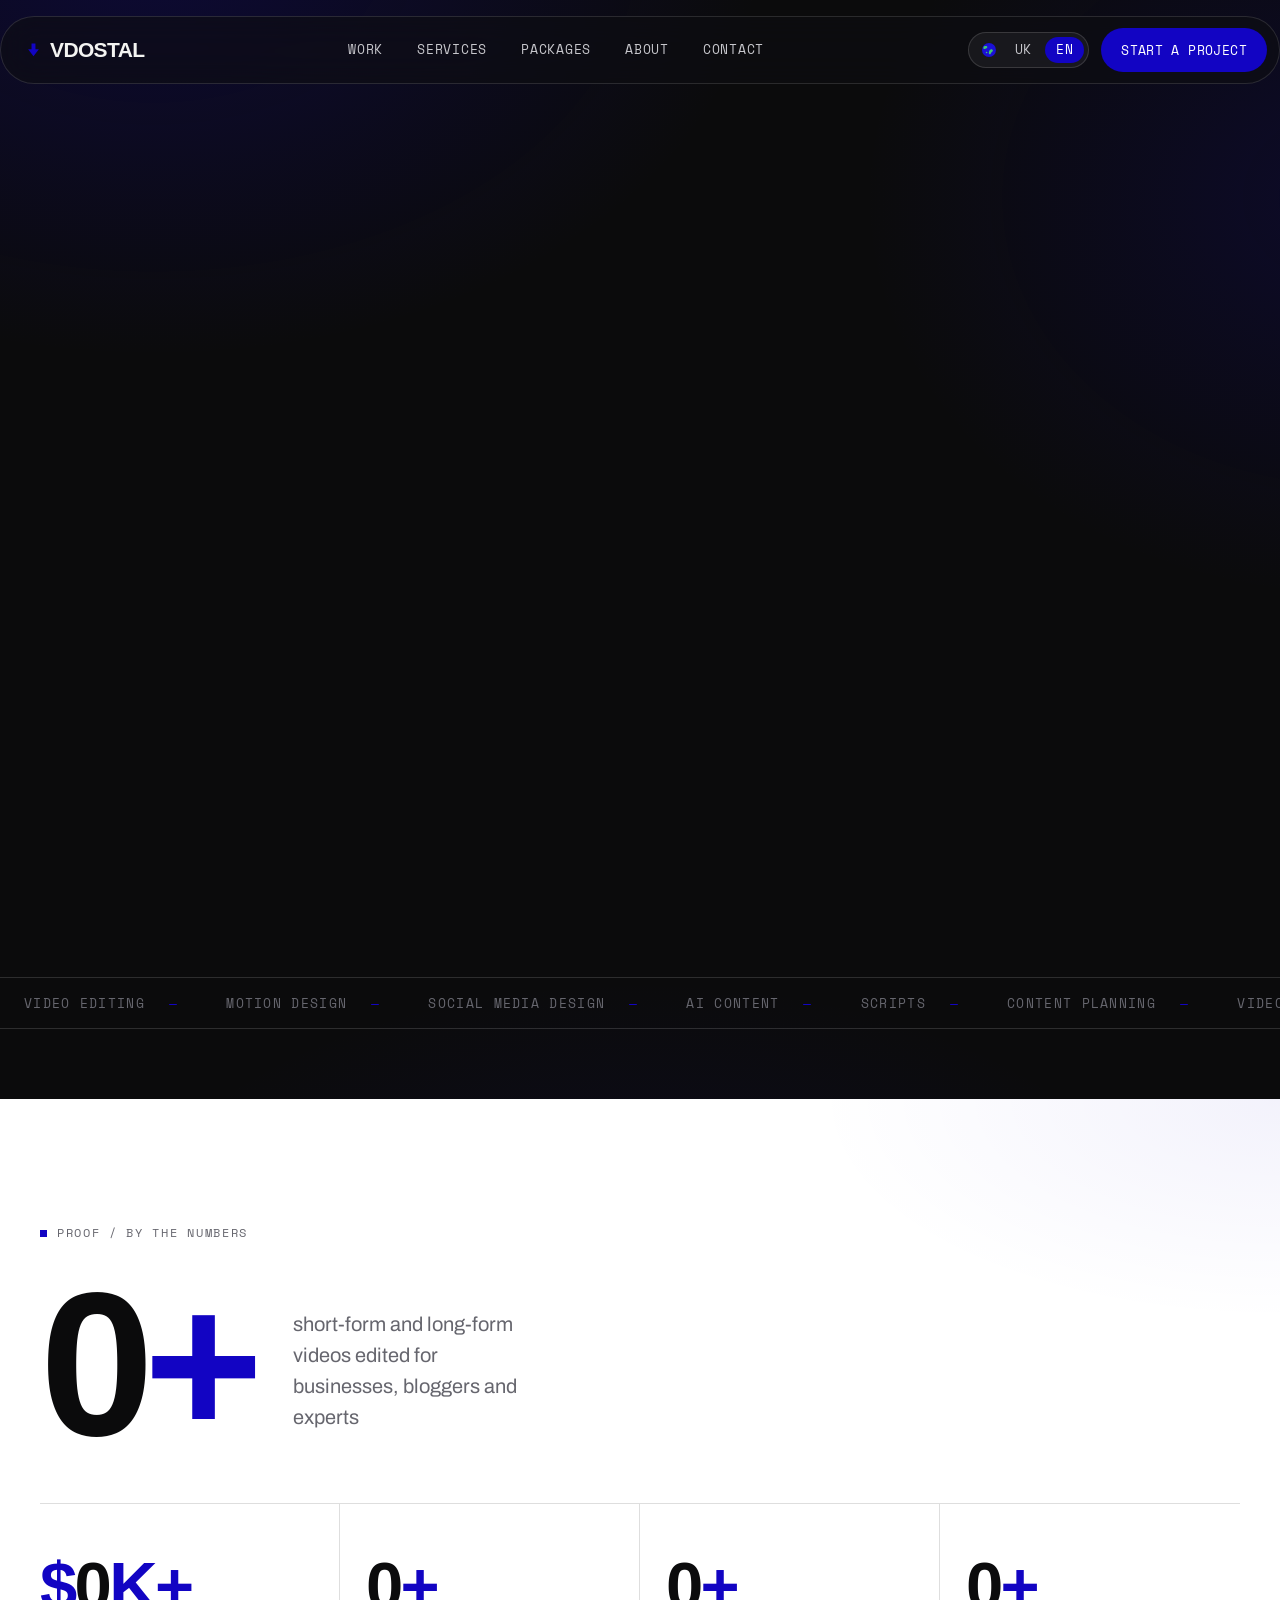
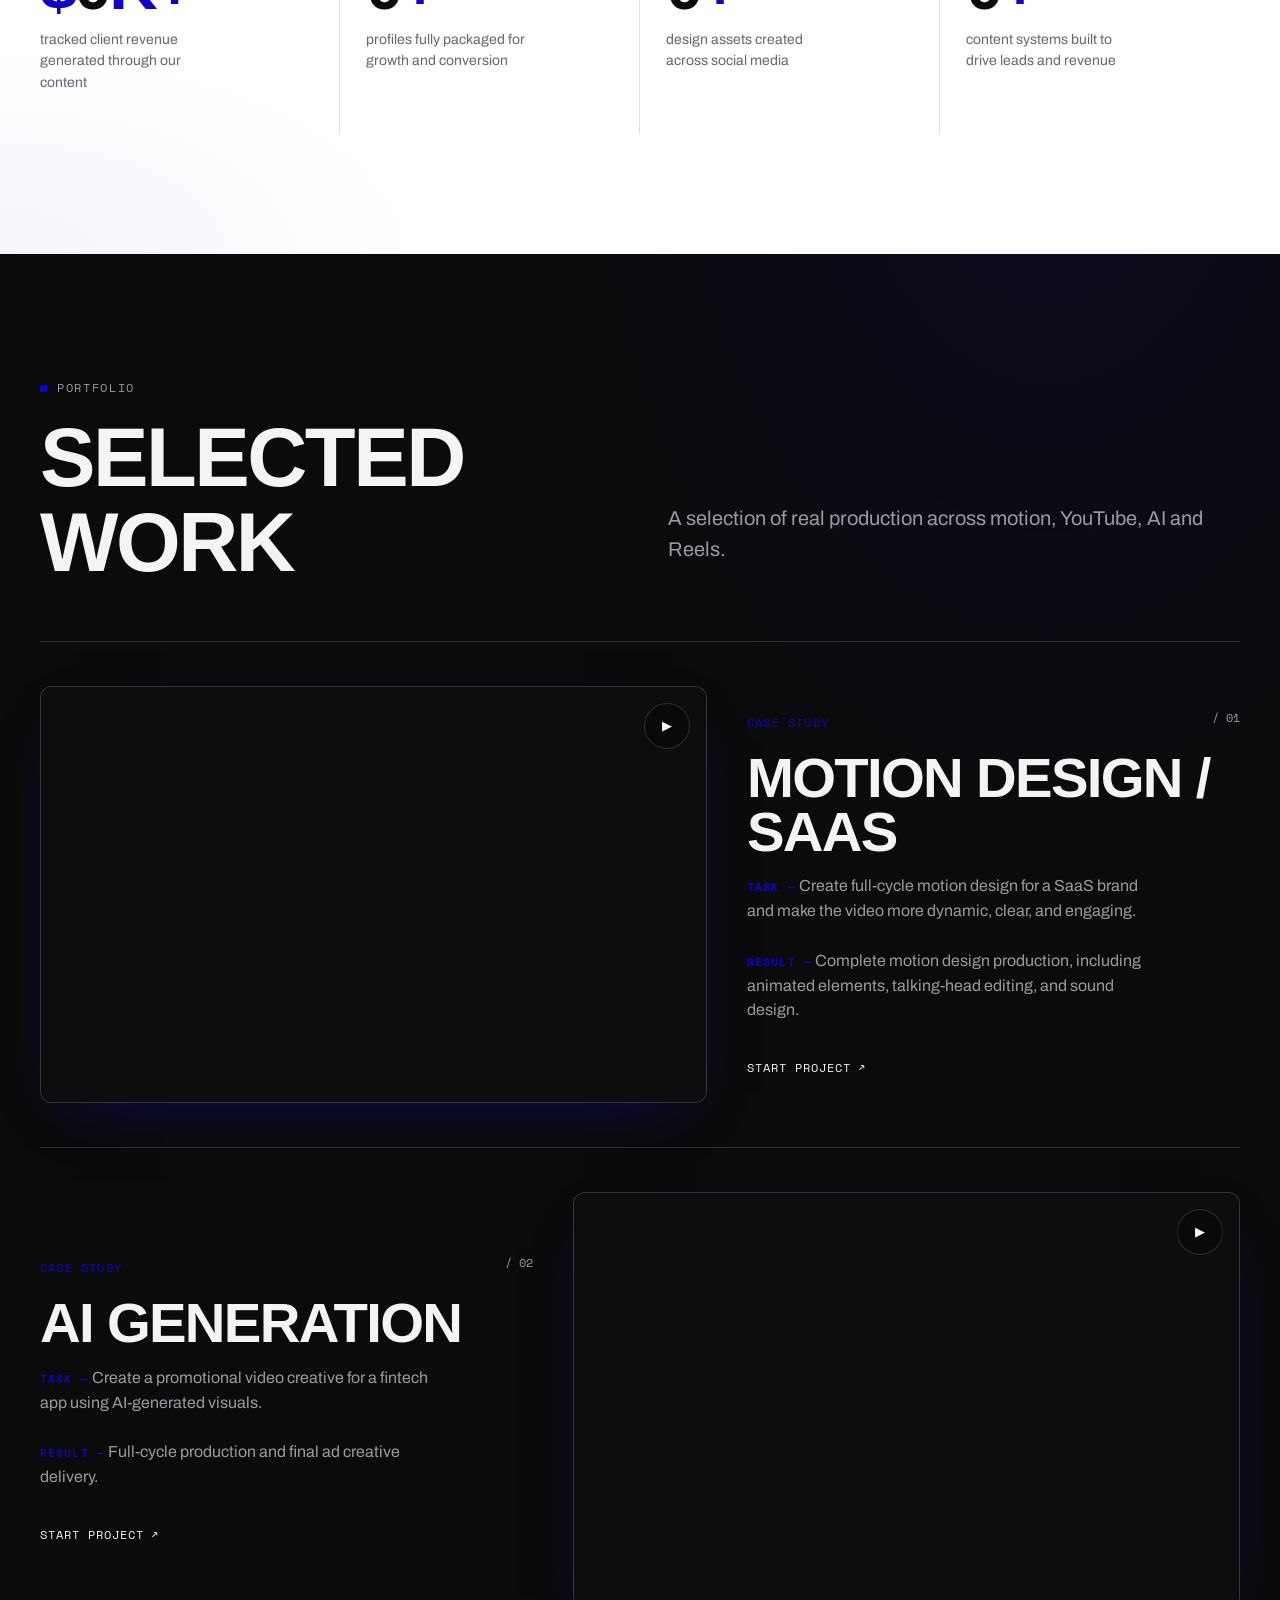
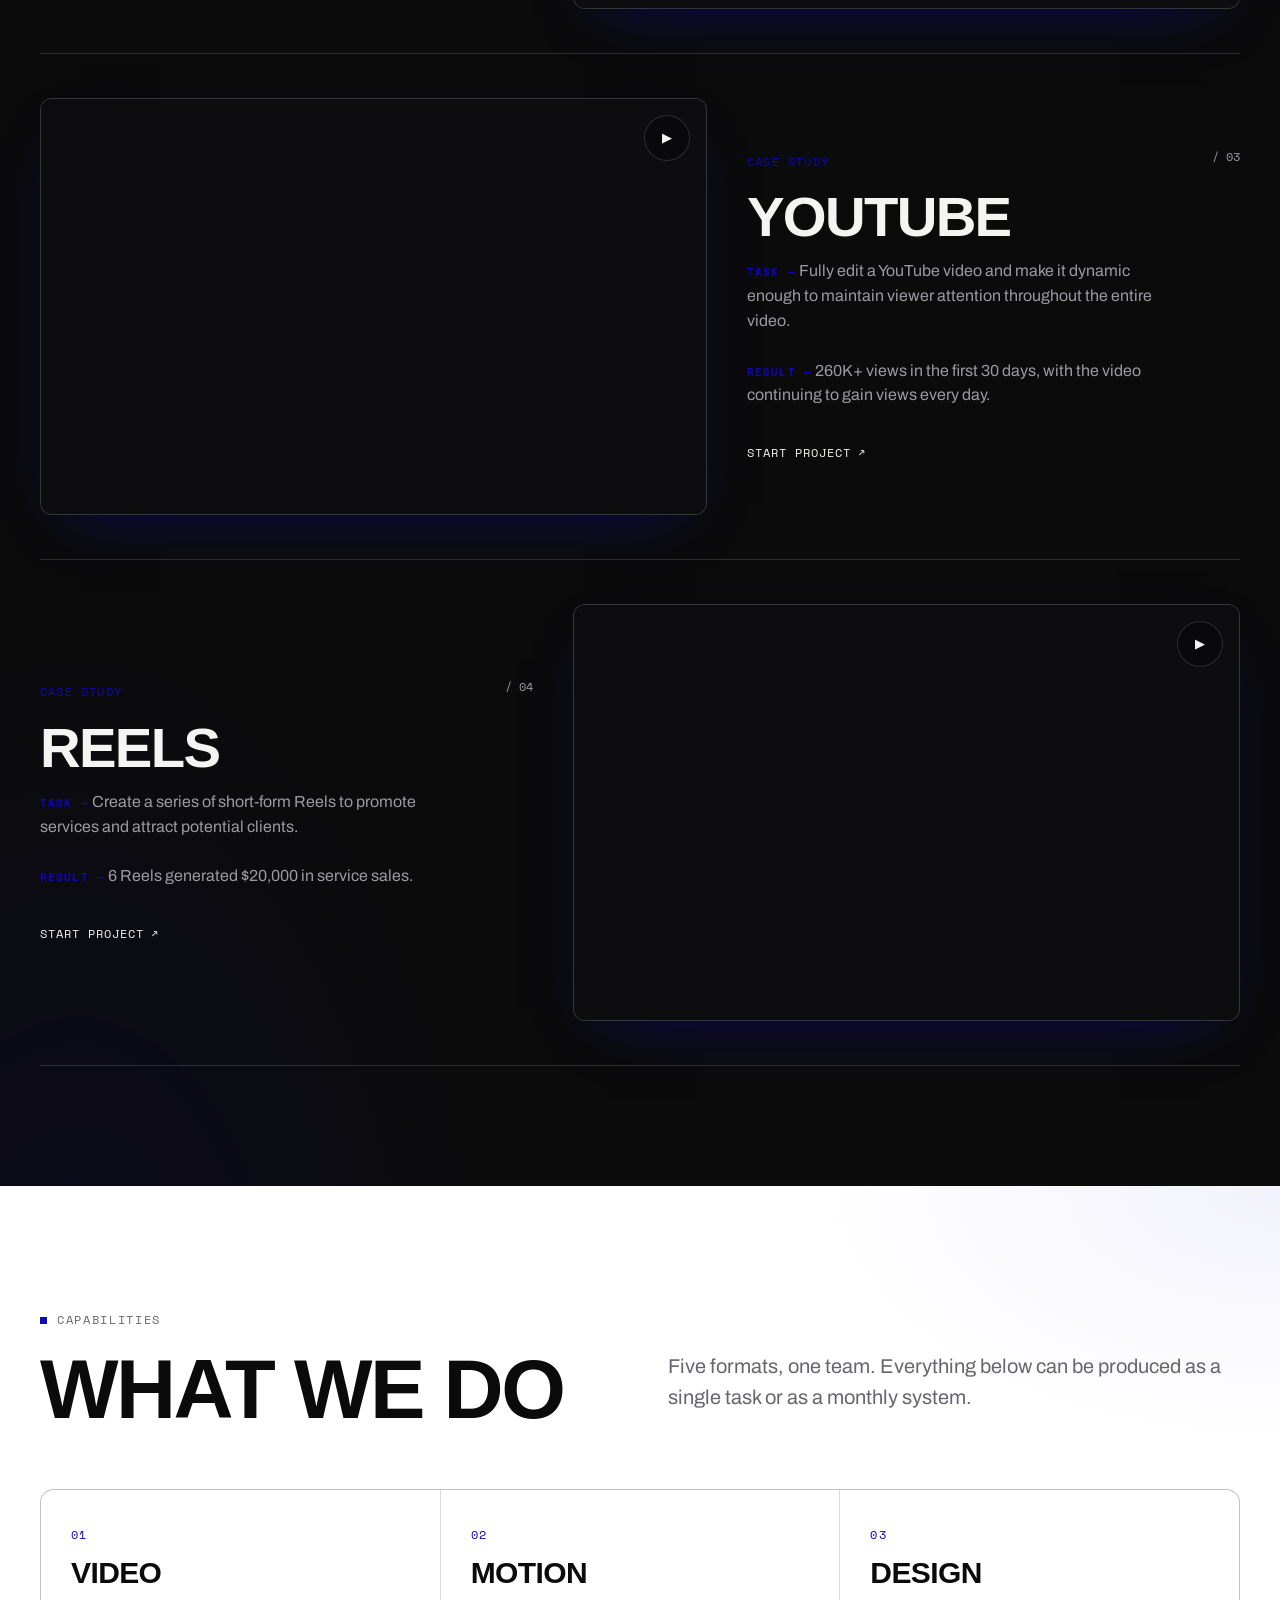
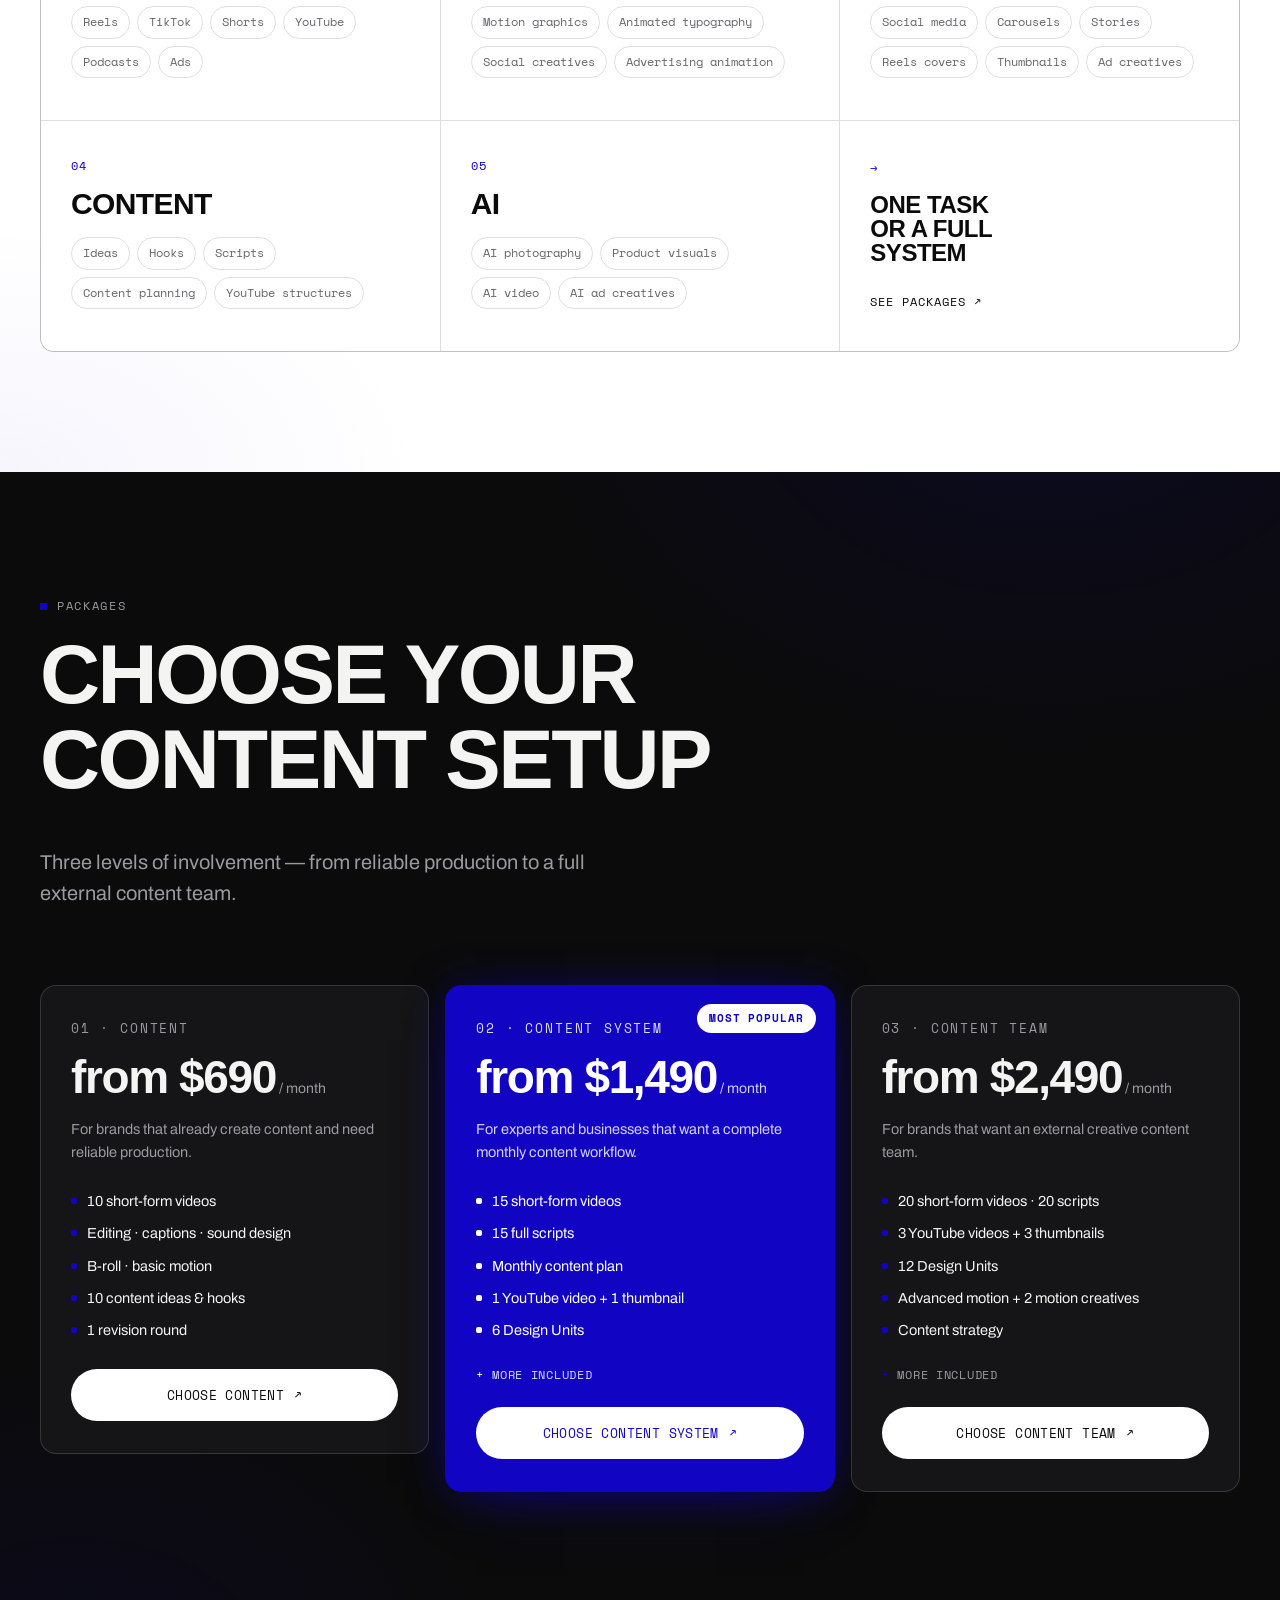
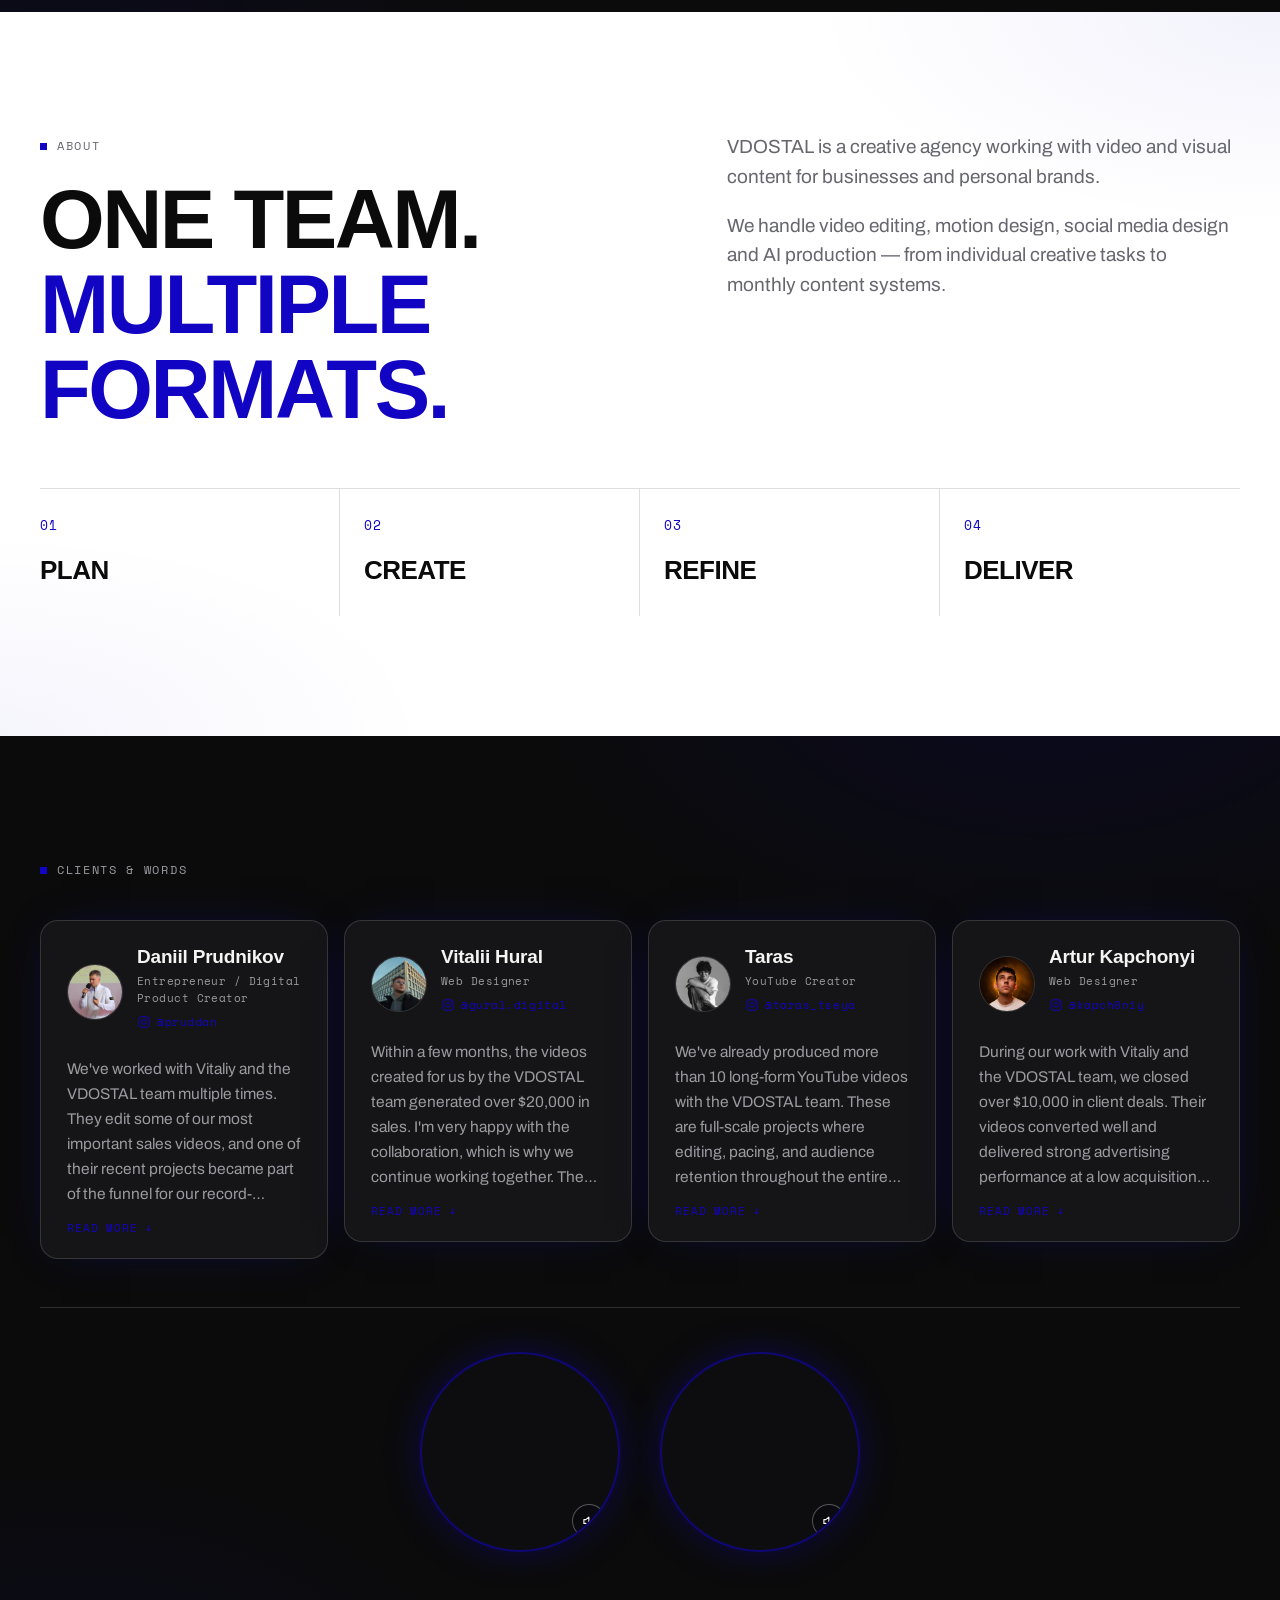
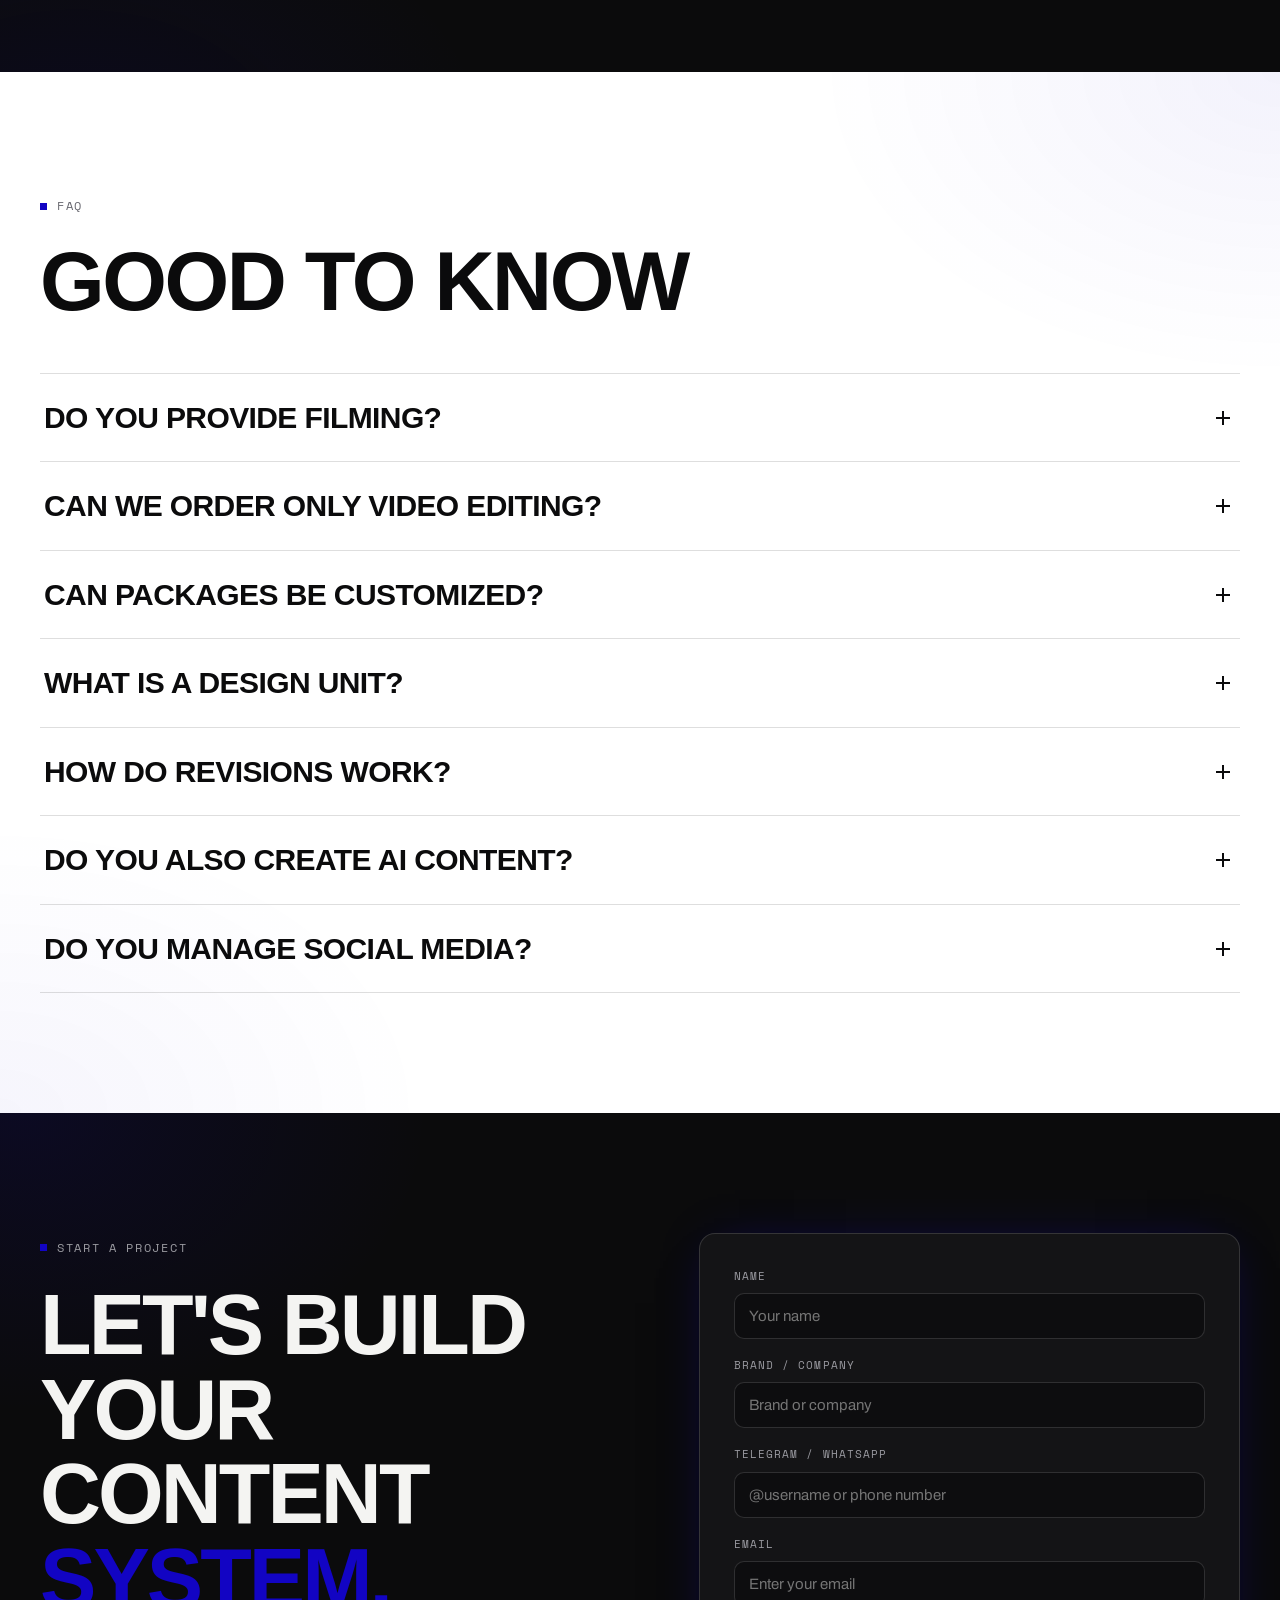
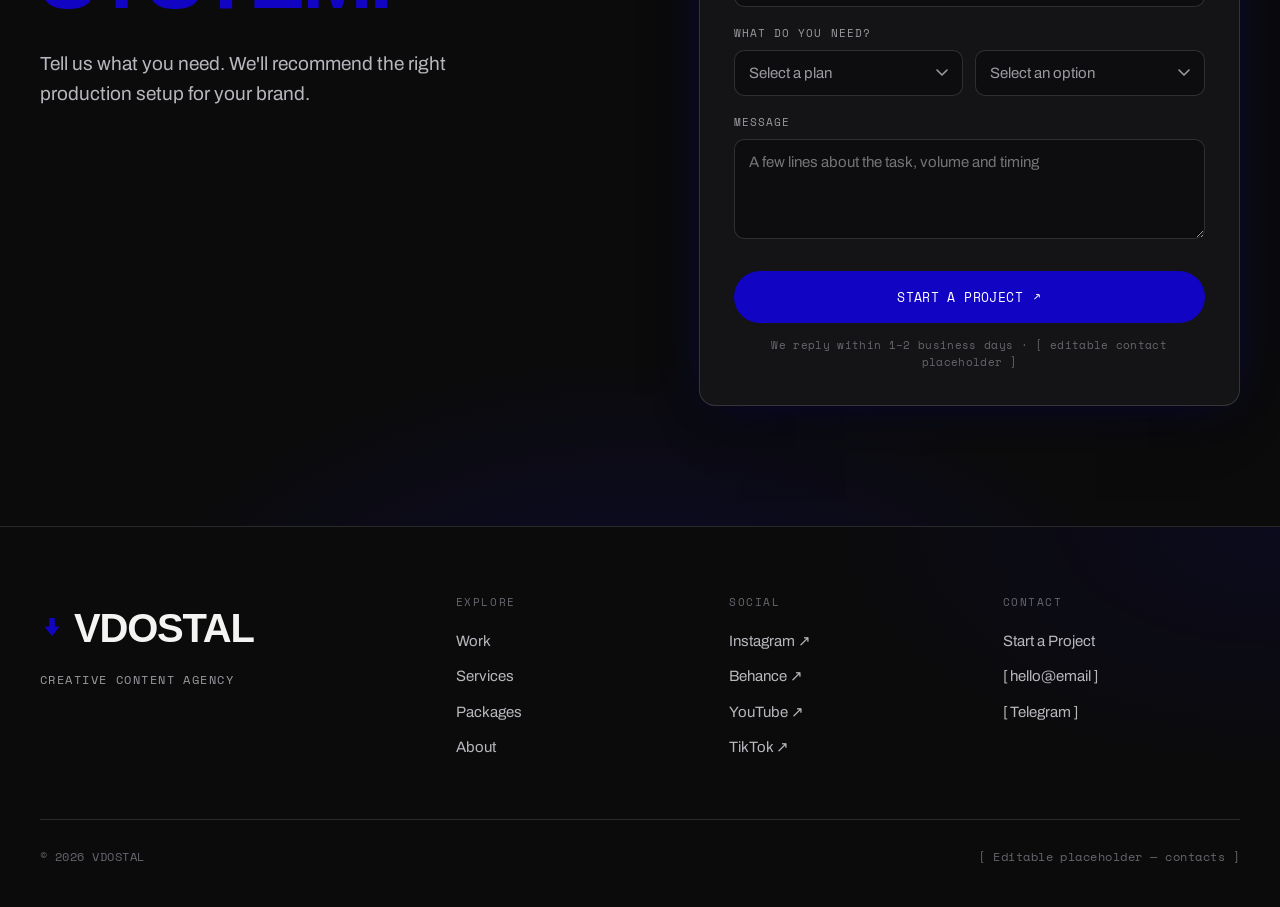
==== index.html @ 9c6abcd3 "VDOSTAL creative content agency — bilingual site (EN/UK) Static one-page site: hero video frames, se" ====
<!DOCTYPE html>
<html lang="en">
<head>
<meta charset="UTF-8">
<meta name="viewport" content="width=device-width, initial-scale=1.0">
<title>Creative Content Agency for Brands &amp; Experts — VDOSTAL</title>
<meta name="description" content="VDOSTAL is a creative content agency producing video editing, motion design, social media visuals and AI content for businesses, experts and personal brands.">
<link rel="canonical" href="https://vdostal.com/">
<link rel="icon" href="assets/img/favicon.svg" type="image/svg+xml">
<link rel="apple-touch-icon" href="assets/img/apple-touch-icon.png">
<link rel="manifest" href="site.webmanifest">
<meta name="robots" content="index,follow">
<meta name="theme-color" content="#0B0B0C">
<!-- Open Graph -->
<meta property="og:type" content="website">
<meta property="og:site_name" content="VDOSTAL">
<meta property="og:title" content="VDOSTAL — Creative Content Agency">
<meta property="og:description" content="Video editing, motion design, social media visuals and AI content for businesses, experts and personal brands.">
<meta property="og:url" content="https://vdostal.com/">
<meta property="og:image" content="https://vdostal.com/assets/img/og-image.jpg"><!-- editable: 1200×630 OG image -->
<!-- Twitter -->
<meta name="twitter:card" content="summary_large_image">
<meta name="twitter:title" content="VDOSTAL — Creative Content Agency">
<meta name="twitter:description" content="Video, motion design, social media visuals and AI content for brands, experts and personal brands.">
<meta name="twitter:image" content="https://vdostal.com/assets/img/og-image.jpg">
<link rel="preconnect" href="https://fonts.googleapis.com">
<link rel="preconnect" href="https://fonts.gstatic.com" crossorigin>
<link href="https://fonts.googleapis.com/css2?family=Archivo+Expanded:wght@600;700;800;900&family=Archivo:wght@400;500;600;700&family=Space+Mono:wght@400;700&display=swap" rel="stylesheet">
<!-- Structured data -->
<script type="application/ld+json">
{
  "@context":"https://schema.org",
  "@type":"Organization",
  "name":"VDOSTAL",
  "description":"Creative content agency producing video editing, motion design, social media visuals and AI content for businesses, experts and personal brands.",
  "url":"https://vdostal.com/",
  "logo":"https://vdostal.com/assets/img/favicon.svg",
  "sameAs":["https://instagram.com/","https://www.behance.net/","https://youtube.com/","https://tiktok.com/"]
}
</script>
<script type="application/ld+json">
{
  "@context":"https://schema.org",
  "@type":"FAQPage",
  "mainEntity":[
    {"@type":"Question","name":"Do you provide filming?","acceptedAnswer":{"@type":"Answer","text":"No. Filming and on-site production are quoted separately. For most packages you send footage; when filming isn't needed, tasks can be produced with AI."}},
    {"@type":"Question","name":"Can we order only video editing?","acceptedAnswer":{"@type":"Answer","text":"Yes. You can work within the Content package or request an individual production scope."}},
    {"@type":"Question","name":"Can packages be customized?","acceptedAnswer":{"@type":"Answer","text":"Yes. If a standard package doesn't fit, we build a custom scope around your task."}},
    {"@type":"Question","name":"What is a Design Unit?","acceptedAnswer":{"@type":"Answer","text":"A flexible design-task credit. Use each unit on a post, carousel, cover, thumbnail, banner or ad creative within the agreed scope."}},
    {"@type":"Question","name":"How do revisions work?","acceptedAnswer":{"@type":"Answer","text":"One revision round is one consolidated list of changes to the delivered material."}},
    {"@type":"Question","name":"Do you also create AI content?","acceptedAnswer":{"@type":"Answer","text":"Yes. We produce AI photo, product visuals, AI video and advertising creatives when you need a strong visual fast or without a production day."}},
    {"@type":"Question","name":"Do you manage social media?","acceptedAnswer":{"@type":"Answer","text":"Our focus is content production. Publishing, community management and paid ads aren't part of standard packages unless agreed separately."}}
  ]
}
</script>
<link rel="stylesheet" href="assets/css/styles.css?v=13">
</head>
<body>
<a class="skip" href="#main" data-en="Skip to content" data-uk="Перейти до вмісту">Skip to content</a>

<!-- ============ HEADER ============ -->
<header class="header" id="header">
  <div class="bar">
    <a href="#top" class="brand" aria-label="VDOSTAL home"><svg class="mk" viewBox="0 0 24 24" fill="currentColor" aria-hidden="true"><path d="M9.2 2h5.6v8.4h4.8L12 20 4.4 10.4h4.8z"/></svg>VDOSTAL</a>
    <nav class="nav" aria-label="Primary">
      <a href="#work" data-en="Work" data-uk="Роботи">Work</a>
      <a href="#services" data-en="Services" data-uk="Послуги">Services</a>
      <a href="#packages" data-en="Packages" data-uk="Пакети">Packages</a>
      <a href="#about" data-en="About" data-uk="Про нас">About</a>
      <a href="#contact" data-en="Contact" data-uk="Контакти">Contact</a>
    </nav>
    <div class="bar-cta">
      <div class="lang" role="group" aria-label="Language / Мова">
        <span class="lang-globe" aria-hidden="true"><svg class="lang-earth" viewBox="0 0 24 24" width="16" height="16"><circle cx="12" cy="12" r="9.3" fill="#1B10D6"/><path fill="#3FC873" d="M6.4 6.8c1.7-.7 3.5.1 3.4 1.4-.1 1.3-1.6 1.4-2.6 2.2-1 .8-2.5.4-2.6-.9-.1-1.4.4-2.2 1.8-2.7z"/><path fill="#3FC873" d="M14.2 11.2c1.7-.4 3.2.6 3 1.9-.2 1.3-1.5 1.4-2.2 2.5-.7 1-.7 2.4-2 2.2-1.3-.2-1.5-1.6-1.1-3 .4-1.5.7-3.2 2.3-3.6z"/><circle cx="8.8" cy="15.4" r="1.05" fill="#3FC873"/></svg></span>
        <button type="button" class="lang-btn" data-lang="uk">UK</button>
        <button type="button" class="lang-btn active" data-lang="en">EN</button>
      </div>
      <a href="#contact" class="btn btn-primary" data-en="Start a Project" data-uk="Почати проєкт">Start a Project</a>
    </div>
    <button class="burger" id="burger" aria-label="Open menu" aria-expanded="false"><span></span><span></span><span></span></button>
  </div>
</header>
<div class="mobile" id="mobile">
  <a href="#work" data-en="Work" data-uk="Роботи">Work</a>
  <a href="#services" data-en="Services" data-uk="Послуги">Services</a>
  <a href="#packages" data-en="Packages" data-uk="Пакети">Packages</a>
  <a href="#about" data-en="About" data-uk="Про нас">About</a>
  <a href="#contact" data-en="Contact" data-uk="Контакти">Contact</a>
  <a href="#contact" class="btn btn-primary" data-en="Start a Project" data-uk="Почати проєкт">Start a Project</a>
  <div class="lang" role="group" aria-label="Language / Мова">
    <span class="lang-globe" aria-hidden="true"><svg class="lang-earth" viewBox="0 0 24 24" width="16" height="16"><circle cx="12" cy="12" r="9.3" fill="#1B10D6"/><path fill="#3FC873" d="M6.4 6.8c1.7-.7 3.5.1 3.4 1.4-.1 1.3-1.6 1.4-2.6 2.2-1 .8-2.5.4-2.6-.9-.1-1.4.4-2.2 1.8-2.7z"/><path fill="#3FC873" d="M14.2 11.2c1.7-.4 3.2.6 3 1.9-.2 1.3-1.5 1.4-2.2 2.5-.7 1-.7 2.4-2 2.2-1.3-.2-1.5-1.6-1.1-3 .4-1.5.7-3.2 2.3-3.6z"/><circle cx="8.8" cy="15.4" r="1.05" fill="#3FC873"/></svg></span>
    <button type="button" class="lang-btn" data-lang="uk">UK</button>
    <button type="button" class="lang-btn active" data-lang="en">EN</button>
  </div>
</div>

<span id="top"></span>
<main id="main">

<!-- ============ HERO ============ -->
<section class="hero" id="hero">
  <div class="wrap">
    <div class="hero-grid">
      <div>
        <p class="eyebrow reveal" data-en="Creative Content Agency" data-uk="Креативна контент-агенція">Creative Content Agency</p>
        <h1 class="reveal d1" style="margin-top:24px;" data-en="Content<br>that makes<br>your brand<br><span class='blue'>visible.</span>" data-uk="Контент,<br>що робить<br>твій бренд<br><span class='blue'>помітним.</span>">Content<br>that makes<br>your brand<br><span class="blue">visible.</span></h1>
        <p class="hero-sub reveal d2" data-en="Video editing, motion design, social media design and AI content for businesses, experts and personal brands." data-uk="Відеомонтаж, моушн-дизайн, дизайн для соцмереж та AI-контент для бізнесів, експертів і персональних брендів.">Video editing, motion design, social media design and AI content for businesses, experts and personal brands.</p>
        <div class="hero-cta reveal d3">
          <a href="#work" class="btn btn-solid"><span data-en="View Our Work" data-uk="Наші роботи">View Our Work</span> <span class="arw">↗</span></a>
          <a href="#contact" class="btn btn-primary" data-en="Start a Project" data-uk="Почати проєкт">Start a Project</a>
        </div>
      </div>
      <div class="hero-frames reveal d2">
        <button type="button" class="hf blue" data-video="assets/video/1-iphone.mp4" aria-label="Play video">
          <video class="hf-vid" src="assets/video/1-iphone.mp4" muted loop autoplay playsinline preload="metadata"></video>
          <span class="rec"><i></i>REC</span><span class="lab" data-en="Reels · 00:14" data-uk="Reels · 00:14">Reels · 00:14</span><span class="hf-play" aria-hidden="true"></span>
        </button>
        <button type="button" class="hf" data-video="assets/video/2.mp4" aria-label="Play video">
          <video class="hf-vid" src="assets/video/2.mp4" muted loop autoplay playsinline preload="metadata"></video>
          <span class="lab" data-en="YouTube · thumbnail" data-uk="YouTube · обкладинка">YouTube · thumbnail</span><span class="hf-play" aria-hidden="true"></span>
        </button>
        <button type="button" class="hf" data-video="assets/video/3.mp4" aria-label="Play video">
          <video class="hf-vid" src="assets/video/3.mp4" muted loop autoplay playsinline preload="metadata"></video>
          <span class="lab" data-en="Motion · loop" data-uk="Motion · луп">Motion · loop</span><span class="hf-play" aria-hidden="true"></span>
        </button>
        <button type="button" class="hf blue" data-video="assets/video/4.mp4" aria-label="Play video">
          <video class="hf-vid" src="assets/video/4.mp4" muted loop autoplay playsinline preload="metadata"></video>
          <span class="rec"><i></i>AI</span><span class="lab" data-en="AI visual" data-uk="AI-візуал">AI visual</span><span class="hf-play" aria-hidden="true"></span>
        </button>
      </div>
    </div>
  </div>
  <div class="hero-marquee reveal" aria-hidden="true">
    <div class="tk">
      <span data-en="Video editing" data-uk="Відеомонтаж">Video editing</span><span data-en="Motion design" data-uk="Моушн-дизайн">Motion design</span><span data-en="Social media design" data-uk="Дизайн соцмереж">Social media design</span><span data-en="AI content" data-uk="AI-контент">AI content</span><span data-en="Scripts" data-uk="Сценарії">Scripts</span><span data-en="Content planning" data-uk="Контент-план">Content planning</span>
      <span data-en="Video editing" data-uk="Відеомонтаж">Video editing</span><span data-en="Motion design" data-uk="Моушн-дизайн">Motion design</span><span data-en="Social media design" data-uk="Дизайн соцмереж">Social media design</span><span data-en="AI content" data-uk="AI-контент">AI content</span><span data-en="Scripts" data-uk="Сценарії">Scripts</span><span data-en="Content planning" data-uk="Контент-план">Content planning</span>
    </div>
  </div>
</section>

<!-- ============ NUMBERS ============ -->
<section class="sec light" id="proof" aria-labelledby="proof-h">
  <div class="wrap">
    <div class="slate reveal" style="margin-bottom:40px;"><span class="dot"></span><span data-en="Proof / by the numbers" data-uk="Докази / у цифрах">Proof / by the numbers</span></div>
    <h2 id="proof-h" class="sr-only" style="position:absolute;left:-9999px;">Results by the numbers</h2>
    <div class="num-lead reveal">
      <div class="big"><span class="counter" data-target="2000" data-sep="1">0</span><span class="accent">+</span></div>
      <div class="lbl" data-en="short-form and long-form videos edited for businesses, bloggers and experts" data-uk="коротких і довгих відео змонтовано для бізнесів, блогерів та експертів">short-form and long-form videos edited for businesses, bloggers and experts</div>
    </div>
    <div class="num-row reveal">
      <div class="num-cell"><div class="n"><span class="accent">$</span><span class="counter" data-target="150">0</span><span class="accent">K</span><span class="accent">+</span></div><div class="c" data-en="tracked client revenue generated through our content" data-uk="відстеженого доходу клієнтів, згенерованого завдяки нашому контенту">tracked client revenue generated through our content</div></div>
      <div class="num-cell"><div class="n"><span class="counter" data-target="50">0</span><span class="accent">+</span></div><div class="c" data-en="profiles fully packaged for growth and conversion" data-uk="профілів повністю оформлено для росту та конверсії">profiles fully packaged for growth and conversion</div></div>
      <div class="num-cell"><div class="n"><span class="counter" data-target="1000" data-sep="1">0</span><span class="accent">+</span></div><div class="c" data-en="design assets created across social media" data-uk="дизайн-матеріалів створено для соцмереж">design assets created across social media</div></div>
      <div class="num-cell"><div class="n"><span class="counter" data-target="10">0</span><span class="accent">+</span></div><div class="c" data-en="content systems built to drive leads and revenue" data-uk="контент-систем побудовано для залучення лідів і доходу">content systems built to drive leads and revenue</div></div>
    </div>
  </div>
</section>

<!-- ============ SELECTED WORK ============ -->
<section class="sec dark" id="work" aria-labelledby="work-h">
  <div class="wrap">
    <div class="work-head reveal">
      <div>
        <div class="slate" style="margin-bottom:18px;"><span class="dot"></span><span data-en="Portfolio" data-uk="Портфоліо">Portfolio</span></div>
        <h2 id="work-h" class="h2" data-en="Selected<br>Work" data-uk="Вибрані<br>роботи">Selected<br>Work</h2>
      </div>
      <p class="lead" data-en="A selection of real production across motion, YouTube, AI and Reels." data-uk="Добірка реальних робіт у моушні, YouTube, AI та Reels.">A selection of real production across motion, YouTube, AI and Reels.</p>
    </div>

    <article class="work-item reveal">
      <a class="work-media" href="#" data-video="assets/video/case-motion.mp4" aria-label="Play project 01 video"><video class="work-vid" src="assets/video/case-motion.mp4" muted loop playsinline preload="metadata"></video><span class="play" aria-hidden="true">▶</span></a>
      <div class="work-meta">
        <span class="idx">/ 01</span><span class="cat" data-en="Case study" data-uk="Кейс">Case study</span>
        <h3 data-en="Motion Design / SaaS" data-uk="Motion Design / SaaS">Motion Design / SaaS</h3>
        <p data-en="<b>Task —</b> Create full-cycle motion design for a SaaS brand and make the video more dynamic, clear, and engaging.<br><br><b>Result —</b> Complete motion design production, including animated elements, talking-head editing, and sound design." data-uk="<b>Задача —</b> Створити повний motion-design для SaaS-бренду та зробити відео динамічнішим і зрозумілішим для аудиторії.<br><br><b>Результат —</b> Повністю розроблений motion-design: анімація елементів, монтаж розмовних частин і sound design."><b>Task —</b> Create full-cycle motion design for a SaaS brand and make the video more dynamic, clear, and engaging.<br><br><b>Result —</b> Complete motion design production, including animated elements, talking-head editing, and sound design.</p>
        <a href="#contact" class="open"><span data-en="Start Project" data-uk="Почати проєкт">Start Project</span> <span class="arw">↗</span></a>
      </div>
    </article>

    <article class="work-item rev reveal">
      <a class="work-media" href="#" data-video="assets/video/case-ai.mp4" aria-label="Play project 02 video"><video class="work-vid" src="assets/video/case-ai.mp4" muted loop playsinline preload="metadata"></video><span class="play" aria-hidden="true">▶</span></a>
      <div class="work-meta">
        <span class="idx">/ 02</span><span class="cat" data-en="Case study" data-uk="Кейс">Case study</span>
        <h3 data-en="AI Generation" data-uk="AI Generation">AI Generation</h3>
        <p data-en="<b>Task —</b> Create a promotional video creative for a fintech app using AI-generated visuals.<br><br><b>Result —</b> Full-cycle production and final ad creative delivery." data-uk="<b>Задача —</b> Створити рекламний відеокреатив для фінансового застосунку з використанням AI-генерації.<br><br><b>Результат —</b> Повний цикл виробництва і підготовка готового креативу для просування продукту."><b>Task —</b> Create a promotional video creative for a fintech app using AI-generated visuals.<br><br><b>Result —</b> Full-cycle production and final ad creative delivery.</p>
        <a href="#contact" class="open"><span data-en="Start Project" data-uk="Почати проєкт">Start Project</span> <span class="arw">↗</span></a>
      </div>
    </article>

    <article class="work-item reveal">
      <a class="work-media" href="#" data-video="assets/video/case-youtube.mp4" aria-label="Play project 03 video"><video class="work-vid" src="assets/video/case-youtube.mp4" muted loop playsinline preload="metadata"></video><span class="play" aria-hidden="true">▶</span></a>
      <div class="work-meta">
        <span class="idx">/ 03</span><span class="cat" data-en="Case study" data-uk="Кейс">Case study</span>
        <h3 data-en="YouTube" data-uk="YouTube">YouTube</h3>
        <p data-en="<b>Task —</b> Fully edit a YouTube video and make it dynamic enough to maintain viewer attention throughout the entire video.<br><br><b>Result —</b> 260K+ views in the first 30 days, with the video continuing to gain views every day." data-uk="<b>Задача —</b> Повністю змонтувати YouTube-відео та зробити його динамічним для утримання уваги протягом усього випуску.<br><br><b>Результат —</b> 260 000+ переглядів за перший місяць, при цьому відео продовжує щодня набирати нові перегляди."><b>Task —</b> Fully edit a YouTube video and make it dynamic enough to maintain viewer attention throughout the entire video.<br><br><b>Result —</b> 260K+ views in the first 30 days, with the video continuing to gain views every day.</p>
        <a href="#contact" class="open"><span data-en="Start Project" data-uk="Почати проєкт">Start Project</span> <span class="arw">↗</span></a>
      </div>
    </article>

    <article class="work-item rev reveal">
      <a class="work-media" href="#" data-video="assets/video/case-reels.mp4" aria-label="Play project 04 video"><video class="work-vid" src="assets/video/case-reels.mp4" muted loop playsinline preload="metadata"></video><span class="play" aria-hidden="true">▶</span></a>
      <div class="work-meta">
        <span class="idx">/ 04</span><span class="cat" data-en="Case study" data-uk="Кейс">Case study</span>
        <h3 data-en="Reels" data-uk="Reels">Reels</h3>
        <p data-en="<b>Task —</b> Create a series of short-form Reels to promote services and attract potential clients.<br><br><b>Result —</b> 6 Reels generated $20,000 in service sales." data-uk="<b>Задача —</b> Створити серію коротких Reels для просування послуг і залучення потенційних клієнтів.<br><br><b>Результат —</b> 6 Reels принесли $20 000 продажів послуг."><b>Task —</b> Create a series of short-form Reels to promote services and attract potential clients.<br><br><b>Result —</b> 6 Reels generated $20,000 in service sales.</p>
        <a href="#contact" class="open"><span data-en="Start Project" data-uk="Почати проєкт">Start Project</span> <span class="arw">↗</span></a>
      </div>
    </article>
  </div>
</section>

<!-- ============ SERVICES ============ -->
<section class="sec light" id="services" aria-labelledby="svc-h">
  <div class="wrap">
    <div class="work-head reveal">
      <div>
        <div class="slate" style="margin-bottom:18px;"><span class="dot"></span><span data-en="Capabilities" data-uk="Можливості">Capabilities</span></div>
        <h2 id="svc-h" class="h2" data-en="What We Do" data-uk="Що ми робимо">What We Do</h2>
      </div>
      <p class="lead" data-en="Five formats, one team. Everything below can be produced as a single task or as a monthly system." data-uk="П'ять форматів, одна команда. Усе нижче можна зробити як окреме завдання або як щомісячну систему.">Five formats, one team. Everything below can be produced as a single task or as a monthly system.</p>
    </div>
    <div class="svc-grid reveal">
      <div class="svc">
        <span class="svc-i">01</span><h3 class="svc-t" data-en="Video" data-uk="Відео">Video</h3>
        <ul class="svc-list"><li data-en="Reels" data-uk="Reels">Reels</li><li data-en="TikTok" data-uk="TikTok">TikTok</li><li data-en="Shorts" data-uk="Shorts">Shorts</li><li data-en="YouTube" data-uk="YouTube">YouTube</li><li data-en="Podcasts" data-uk="Подкасти">Podcasts</li><li data-en="Ads" data-uk="Реклама">Ads</li></ul>
      </div>
      <div class="svc">
        <span class="svc-i">02</span><h3 class="svc-t" data-en="Motion" data-uk="Motion">Motion</h3>
        <ul class="svc-list"><li data-en="Motion graphics" data-uk="Моушн-графіка">Motion graphics</li><li data-en="Animated typography" data-uk="Анімована типографіка">Animated typography</li><li data-en="Social creatives" data-uk="Креативи для соцмереж">Social creatives</li><li data-en="Advertising animation" data-uk="Рекламна анімація">Advertising animation</li></ul>
      </div>
      <div class="svc">
        <span class="svc-i">03</span><h3 class="svc-t" data-en="Design" data-uk="Дизайн">Design</h3>
        <ul class="svc-list"><li data-en="Social media" data-uk="Соцмережі">Social media</li><li data-en="Carousels" data-uk="Каруселі">Carousels</li><li data-en="Stories" data-uk="Сторіз">Stories</li><li data-en="Reels covers" data-uk="Обкладинки Reels">Reels covers</li><li data-en="Thumbnails" data-uk="Обкладинки">Thumbnails</li><li data-en="Ad creatives" data-uk="Рекламні креативи">Ad creatives</li></ul>
      </div>
      <div class="svc">
        <span class="svc-i">04</span><h3 class="svc-t" data-en="Content" data-uk="Контент">Content</h3>
        <ul class="svc-list"><li data-en="Ideas" data-uk="Ідеї">Ideas</li><li data-en="Hooks" data-uk="Хуки">Hooks</li><li data-en="Scripts" data-uk="Сценарії">Scripts</li><li data-en="Content planning" data-uk="Контент-план">Content planning</li><li data-en="YouTube structures" data-uk="Структури для YouTube">YouTube structures</li></ul>
      </div>
      <div class="svc">
        <span class="svc-i">05</span><h3 class="svc-t" data-en="AI" data-uk="AI">AI</h3>
        <ul class="svc-list"><li data-en="AI photography" data-uk="AI-фотографія">AI photography</li><li data-en="Product visuals" data-uk="Візуали товарів">Product visuals</li><li data-en="AI video" data-uk="AI-відео">AI video</li><li data-en="AI ad creatives" data-uk="AI рекламні креативи">AI ad creatives</li></ul>
      </div>
      <div class="svc" style="justify-content:center;">
        <span class="svc-i">→</span>
        <h3 class="svc-t" style="font-size:24px;" data-en="One task<br>or a full<br>system" data-uk="Одне завдання<br>або повна<br>система">One task<br>or a full<br>system</h3>
        <a href="#packages" class="open mono" style="margin-top:10px;display:inline-flex;gap:8px;font-size:12px;letter-spacing:.08em;text-transform:uppercase;"><span data-en="See packages" data-uk="Дивитись пакети">See packages</span> <span aria-hidden="true">↗</span></a>
      </div>
    </div>
  </div>
</section>

<!-- ============ PACKAGES ============ -->
<section class="sec dark" id="packages" aria-labelledby="pkg-h">
  <div class="wrap">
    <div class="work-head reveal">
      <div>
        <div class="slate" style="margin-bottom:18px;"><span class="dot"></span><span data-en="Packages" data-uk="Пакети">Packages</span></div>
        <h2 id="pkg-h" class="h2" data-en="Choose Your<br>Content Setup" data-uk="Обери свій<br>контент-сетап">Choose Your<br>Content Setup</h2>
      </div>
      <p class="lead" data-en="Three levels of involvement — from reliable production to a full external content team." data-uk="Три рівні залучення — від надійного продакшену до повноцінної зовнішньої контент-команди.">Three levels of involvement — from reliable production to a full external content team.</p>
    </div>

    <div class="pkgs reveal">
      <!-- CONTENT -->
      <div class="pkg">
        <div class="pkg-name">01 · Content</div>
        <div class="pkg-price" data-en="from $690<small> / month</small>" data-uk="від $690<small> / міс</small>">from $690<small> / month</small></div>
        <p class="pkg-desc" data-en="For brands that already create content and need reliable production." data-uk="Для брендів, що вже створюють контент і потребують надійного продакшену.">For brands that already create content and need reliable production.</p>
        <ul class="pkg-list">
          <li data-en="10 short-form videos" data-uk="10 коротких відео">10 short-form videos</li>
          <li data-en="Editing · captions · sound design" data-uk="Монтаж · субтитри · звук">Editing · captions · sound design</li>
          <li data-en="B-roll · basic motion" data-uk="B-roll · базовий моушн">B-roll · basic motion</li>
          <li data-en="10 content ideas &amp; hooks" data-uk="10 ідей і хуків">10 content ideas &amp; hooks</li>
          <li data-en="1 revision round" data-uk="1 раунд правок">1 revision round</li>
        </ul>
        <a href="#contact" class="btn btn-solid pkg-cta" data-pkg="Content"><span data-en="Choose Content" data-uk="Обрати Content">Choose Content</span> <span class="arw">↗</span></a>
      </div>

      <!-- CONTENT SYSTEM -->
      <div class="pkg pop">
        <div class="pkg-badge" data-en="Most popular" data-uk="Найпопулярніший">Most popular</div>
        <div class="pkg-name">02 · Content System</div>
        <div class="pkg-price" data-en="from $1,490<small> / month</small>" data-uk="від $1,490<small> / міс</small>">from $1,490<small> / month</small></div>
        <p class="pkg-desc" data-en="For experts and businesses that want a complete monthly content workflow." data-uk="Для експертів і бізнесів, яким потрібен повний щомісячний контент-процес.">For experts and businesses that want a complete monthly content workflow.</p>
        <ul class="pkg-list">
          <li data-en="15 short-form videos" data-uk="15 коротких відео">15 short-form videos</li>
          <li data-en="15 full scripts" data-uk="15 повних сценаріїв">15 full scripts</li>
          <li data-en="Monthly content plan" data-uk="Місячний контент-план">Monthly content plan</li>
          <li data-en="1 YouTube video + 1 thumbnail" data-uk="1 YouTube-відео + 1 обкладинка">1 YouTube video + 1 thumbnail</li>
          <li data-en="6 Design Units" data-uk="6 дизайн-юнітів">6 Design Units</li>
        </ul>
        <details>
          <summary><span class="pl">+</span> <span data-en="More included" data-uk="Більше в пакеті">More included</span></summary>
          <ul class="pkg-list" style="margin-top:14px;margin-bottom:0;">
            <li data-en="Content session" data-uk="Контент-сесія">Content session</li>
            <li data-en="Basic performance review" data-uk="Базовий аналіз результатів">Basic performance review</li>
            <li data-en="2 revision rounds" data-uk="2 раунди правок">2 revision rounds</li>
          </ul>
        </details>
        <a href="#contact" class="btn btn-primary pkg-cta" data-pkg="Content System"><span data-en="Choose Content System" data-uk="Обрати Content System">Choose Content System</span> <span class="arw">↗</span></a>
      </div>

      <!-- CONTENT TEAM -->
      <div class="pkg">
        <div class="pkg-name">03 · Content Team</div>
        <div class="pkg-price" data-en="from $2,490<small> / month</small>" data-uk="від $2,490<small> / міс</small>">from $2,490<small> / month</small></div>
        <p class="pkg-desc" data-en="For brands that want an external creative content team." data-uk="Для брендів, яким потрібна зовнішня креативна контент-команда.">For brands that want an external creative content team.</p>
        <ul class="pkg-list">
          <li data-en="20 short-form videos · 20 scripts" data-uk="20 коротких відео · 20 сценаріїв">20 short-form videos · 20 scripts</li>
          <li data-en="3 YouTube videos + 3 thumbnails" data-uk="3 YouTube-відео + 3 обкладинки">3 YouTube videos + 3 thumbnails</li>
          <li data-en="12 Design Units" data-uk="12 дизайн-юнітів">12 Design Units</li>
          <li data-en="Advanced motion + 2 motion creatives" data-uk="Просунутий моушн + 2 моушн-креативи">Advanced motion + 2 motion creatives</li>
          <li data-en="Content strategy" data-uk="Контент-стратегія">Content strategy</li>
        </ul>
        <details>
          <summary><span class="pl">+</span> <span data-en="More included" data-uk="Більше в пакеті">More included</span></summary>
          <ul class="pkg-list" style="margin-top:14px;margin-bottom:0;">
            <li data-en="Performance review" data-uk="Аналіз результатів">Performance review</li>
            <li data-en="Dedicated project manager" data-uk="Окремий проєкт-менеджер">Dedicated project manager</li>
            <li data-en="Priority production" data-uk="Пріоритетний продакшн">Priority production</li>
            <li data-en="Social Media Visual Setup — first month" data-uk="Візуальне оформлення соцмереж — перший місяць">Social Media Visual Setup — first month</li>
            <li data-en="2 revision rounds" data-uk="2 раунди правок">2 revision rounds</li>
          </ul>
        </details>
        <a href="#contact" class="btn btn-solid pkg-cta" data-pkg="Content Team"><span data-en="Choose Content Team" data-uk="Обрати Content Team">Choose Content Team</span> <span class="arw">↗</span></a>
      </div>
    </div>
  </div>
</section>

<!-- ============ ABOUT ============ -->
<section class="sec light about" id="about" aria-labelledby="about-h">
  <div class="wrap">
    <div class="about-grid">
      <div class="reveal">
        <div class="slate" style="margin-bottom:22px;"><span class="dot"></span><span data-en="About" data-uk="Про нас">About</span></div>
        <h2 id="about-h" class="h2" data-en="One team.<br><span class='blue'>Multiple formats.</span>" data-uk="Одна команда.<br><span class='blue'>Багато форматів.</span>">One team.<br><span class="blue">Multiple formats.</span></h2>
      </div>
      <div class="reveal d1">
        <p data-en="VDOSTAL is a creative agency working with video and visual content for businesses and personal brands." data-uk="VDOSTAL — креативна агенція, що працює з відео та візуальним контентом для бізнесів і персональних брендів.">VDOSTAL is a creative agency working with video and visual content for businesses and personal brands.</p>
        <p data-en="We handle video editing, motion design, social media design and AI production — from individual creative tasks to monthly content systems." data-uk="Ми робимо відеомонтаж, моушн-дизайн, дизайн для соцмереж та AI-продакшн — від окремих креативних завдань до щомісячних контент-систем.">We handle video editing, motion design, social media design and AI production — from individual creative tasks to monthly content systems.</p>
      </div>
    </div>
    <div class="steps reveal">
      <div class="step"><div class="sn">01</div><div class="st" data-en="Plan" data-uk="План">Plan</div></div>
      <div class="step"><div class="sn">02</div><div class="st" data-en="Create" data-uk="Створення">Create</div></div>
      <div class="step"><div class="sn">03</div><div class="st" data-en="Refine" data-uk="Доопрацювання">Refine</div></div>
      <div class="step"><div class="sn">04</div><div class="st" data-en="Deliver" data-uk="Здача">Deliver</div></div>
    </div>
  </div>
</section>

<!-- ============ TESTIMONIALS / CLIENTS ============ -->
<section class="sec dark" id="clients" aria-labelledby="cl-h">
  <div class="wrap">
    <div class="slate reveal" style="margin-bottom:40px;"><span class="dot"></span><span data-en="Clients &amp; words" data-uk="Клієнти та відгуки">Clients &amp; words</span></div>
    <h2 id="cl-h" class="sr-only" style="position:absolute;left:-9999px;">Testimonials and clients</h2>
    <div class="tst-grid reveal">
      <article class="tst">
        <div class="tst-head">
          <img class="tst-av" src="assets/img/testimonials/1.jpg" alt="Daniil Prudnikov" width="56" height="56" loading="lazy">
          <div class="tst-id">
            <div class="tst-nm" data-en="Daniil Prudnikov" data-uk="Даніїл Прудніков">Daniil Prudnikov</div>
            <div class="tst-rl" data-en="Entrepreneur / Digital Product Creator" data-uk="Підприємець / творець цифрових продуктів">Entrepreneur / Digital Product Creator</div>
            <a class="tst-ig" href="https://www.instagram.com/pruddan/" target="_blank" rel="noopener noreferrer" aria-label="Instagram @pruddan"><svg viewBox="0 0 24 24" width="14" height="14" fill="none" stroke="currentColor" stroke-width="1.6" aria-hidden="true"><rect x="3" y="3" width="18" height="18" rx="5"/><circle cx="12" cy="12" r="4"/><circle cx="17.3" cy="6.7" r="1.1" fill="currentColor" stroke="none"/></svg><span>@pruddan</span></a>
          </div>
        </div>
        <div class="tst-q">
          <p data-en="We've worked with Vitaliy and the VDOSTAL team multiple times. They edit some of our most important sales videos, and one of their recent projects became part of the funnel for our record-breaking launch, which generated over $80,000 in sales. These are not the kind of projects I would trust to just anyone, so I can confidently recommend Vitaliy and his team." data-uk="Ми вже не вперше працюємо з Віталієм та командою VDOSTAL. Вони монтують для нас важливі продаючі відео, а одне з останніх стало частиною воронки нашого рекордного запуску, який приніс понад $80 000 продажів. Такі проєкти я не готовий довіряти будь-кому, тому можу впевнено рекомендувати Віталія та його команду.">We've worked with Vitaliy and the VDOSTAL team multiple times. They edit some of our most important sales videos, and one of their recent projects became part of the funnel for our record-breaking launch, which generated over $80,000 in sales. These are not the kind of projects I would trust to just anyone, so I can confidently recommend Vitaliy and his team.</p>
        </div>
        <button class="tst-more" type="button" aria-expanded="false"><span class="tm-more" data-en="Read more" data-uk="Читати більше">Read more</span><span class="tm-less" data-en="Show less" data-uk="Згорнути">Show less</span><span class="tm-arw" aria-hidden="true">↓</span></button>
      </article>

      <article class="tst" style="order:4">
        <div class="tst-head">
          <img class="tst-av" src="assets/img/testimonials/2.jpg" alt="Artur Kapchonyi" width="56" height="56" loading="lazy">
          <div class="tst-id">
            <div class="tst-nm" data-en="Artur Kapchonyi" data-uk="Артур Капчоний">Artur Kapchonyi</div>
            <div class="tst-rl" data-en="Web Designer" data-uk="Вебдизайнер">Web Designer</div>
            <a class="tst-ig" href="https://www.instagram.com/kapch0niy/" target="_blank" rel="noopener noreferrer" aria-label="Instagram @kapch0niy"><svg viewBox="0 0 24 24" width="14" height="14" fill="none" stroke="currentColor" stroke-width="1.6" aria-hidden="true"><rect x="3" y="3" width="18" height="18" rx="5"/><circle cx="12" cy="12" r="4"/><circle cx="17.3" cy="6.7" r="1.1" fill="currentColor" stroke="none"/></svg><span>@kapch0niy</span></a>
          </div>
        </div>
        <div class="tst-q">
          <p data-en="During our work with Vitaliy and the VDOSTAL team, we closed over $10,000 in client deals. Their videos converted well and delivered strong advertising performance at a low acquisition cost. I can confidently recommend the team for content production." data-uk="За час роботи з Віталієм та командою VDOSTAL ми закрили клієнтів на понад $10 000. Відео добре конвертували та давали сильні результати в рекламі при низькій вартості залучення. Можу впевнено рекомендувати команду для роботи з контентом.">During our work with Vitaliy and the VDOSTAL team, we closed over $10,000 in client deals. Their videos converted well and delivered strong advertising performance at a low acquisition cost. I can confidently recommend the team for content production.</p>
        </div>
        <button class="tst-more" type="button" aria-expanded="false"><span class="tm-more" data-en="Read more" data-uk="Читати більше">Read more</span><span class="tm-less" data-en="Show less" data-uk="Згорнути">Show less</span><span class="tm-arw" aria-hidden="true">↓</span></button>
      </article>

      <article class="tst" style="order:2">
        <div class="tst-head">
          <img class="tst-av" src="assets/img/testimonials/3.jpg" alt="Vitalii Hural" width="56" height="56" loading="lazy">
          <div class="tst-id">
            <div class="tst-nm" data-en="Vitalii Hural" data-uk="Віталій Гурал">Vitalii Hural</div>
            <div class="tst-rl" data-en="Web Designer" data-uk="Вебдизайнер">Web Designer</div>
            <a class="tst-ig" href="https://www.instagram.com/gural.digital/" target="_blank" rel="noopener noreferrer" aria-label="Instagram @gural.digital"><svg viewBox="0 0 24 24" width="14" height="14" fill="none" stroke="currentColor" stroke-width="1.6" aria-hidden="true"><rect x="3" y="3" width="18" height="18" rx="5"/><circle cx="12" cy="12" r="4"/><circle cx="17.3" cy="6.7" r="1.1" fill="currentColor" stroke="none"/></svg><span>@gural.digital</span></a>
          </div>
        </div>
        <div class="tst-q">
          <p data-en="Within a few months, the videos created for us by the VDOSTAL team generated over $20,000 in sales. I'm very happy with the collaboration, which is why we continue working together. The team is fully involved in every project, maintains a high production standard, and genuinely focuses on content performance." data-uk="За кілька місяців відео, які для нас робила команда VDOSTAL, принесли понад $20 000 продажів. Я задоволений співпрацею, тому ми продовжуємо працювати разом. Команда максимально включена в кожен проєкт, тримає високий рівень якості й реально думає про результат контенту.">Within a few months, the videos created for us by the VDOSTAL team generated over $20,000 in sales. I'm very happy with the collaboration, which is why we continue working together. The team is fully involved in every project, maintains a high production standard, and genuinely focuses on content performance.</p>
        </div>
        <button class="tst-more" type="button" aria-expanded="false"><span class="tm-more" data-en="Read more" data-uk="Читати більше">Read more</span><span class="tm-less" data-en="Show less" data-uk="Згорнути">Show less</span><span class="tm-arw" aria-hidden="true">↓</span></button>
      </article>

      <article class="tst" style="order:3">
        <div class="tst-head">
          <img class="tst-av" src="assets/img/testimonials/4.jpg" alt="Taras" width="56" height="56" loading="lazy">
          <div class="tst-id">
            <div class="tst-nm" data-en="Taras" data-uk="Тарас">Taras</div>
            <div class="tst-rl" data-en="YouTube Creator" data-uk="YouTube-креатор">YouTube Creator</div>
            <a class="tst-ig" href="https://www.instagram.com/taras_tseya/" target="_blank" rel="noopener noreferrer" aria-label="Instagram @taras_tseya"><svg viewBox="0 0 24 24" width="14" height="14" fill="none" stroke="currentColor" stroke-width="1.6" aria-hidden="true"><rect x="3" y="3" width="18" height="18" rx="5"/><circle cx="12" cy="12" r="4"/><circle cx="17.3" cy="6.7" r="1.1" fill="currentColor" stroke="none"/></svg><span>@taras_tseya</span></a>
          </div>
        </div>
        <div class="tst-q">
          <p data-en="We've already produced more than 10 long-form YouTube videos with the VDOSTAL team. These are full-scale projects where editing, pacing, and audience retention throughout the entire video really matter. I've been consistently satisfied with the quality, deadlines, and how involved the team is in every project. Our latest video reached over 260,000 views in the first 30 days and continues to gain around 5–10K views per day. We're continuing to work together, and I can confidently recommend VDOSTAL." data-uk="Ми вже зробили з командою VDOSTAL більше 10 великих YouTube-відео. Це повноцінні long-form проєкти, де важливі і монтаж, і темп, і утримання уваги протягом усього випуску. За весь час співпраці я задоволений якістю, дотриманням термінів і тим, наскільки команда включена в кожен проєкт. Останнє відео набрало понад 260 000 переглядів за перші 30 днів і продовжує щодня набирати ще приблизно 5–10 тисяч переглядів. Тому продовжуємо працювати разом і можу впевнено рекомендувати VDOSTAL.">We've already produced more than 10 long-form YouTube videos with the VDOSTAL team. These are full-scale projects where editing, pacing, and audience retention throughout the entire video really matter. I've been consistently satisfied with the quality, deadlines, and how involved the team is in every project. Our latest video reached over 260,000 views in the first 30 days and continues to gain around 5–10K views per day. We're continuing to work together, and I can confidently recommend VDOSTAL.</p>
        </div>
        <button class="tst-more" type="button" aria-expanded="false"><span class="tm-more" data-en="Read more" data-uk="Читати більше">Read more</span><span class="tm-less" data-en="Show less" data-uk="Згорнути">Show less</span><span class="tm-arw" aria-hidden="true">↓</span></button>
      </article>
    </div>
    <div class="tg-notes reveal">
      <button type="button" class="tg-note" aria-label="Play video review">
        <video class="tg-vid" src="assets/video/tg-1.mp4" muted loop playsinline preload="metadata"></video>
        <span class="tg-badge" aria-hidden="true">
          <svg class="ic-mute" viewBox="0 0 24 24" width="15" height="15" fill="none" stroke="currentColor" stroke-width="1.7" stroke-linecap="round" stroke-linejoin="round"><path d="M11 5 6 9H3v6h3l5 4V5z"/><path d="M17 9l4 6M21 9l-4 6"/></svg>
          <svg class="ic-sound" viewBox="0 0 24 24" width="15" height="15" fill="none" stroke="currentColor" stroke-width="1.7" stroke-linecap="round" stroke-linejoin="round"><path d="M11 5 6 9H3v6h3l5 4V5z"/><path d="M16 9a4 4 0 0 1 0 6"/><path d="M19 7a7 7 0 0 1 0 10"/></svg>
        </span>
      </button>
      <button type="button" class="tg-note" aria-label="Play video review">
        <video class="tg-vid" src="assets/video/tg-2.mp4" muted loop playsinline preload="metadata"></video>
        <span class="tg-badge" aria-hidden="true">
          <svg class="ic-mute" viewBox="0 0 24 24" width="15" height="15" fill="none" stroke="currentColor" stroke-width="1.7" stroke-linecap="round" stroke-linejoin="round"><path d="M11 5 6 9H3v6h3l5 4V5z"/><path d="M17 9l4 6M21 9l-4 6"/></svg>
          <svg class="ic-sound" viewBox="0 0 24 24" width="15" height="15" fill="none" stroke="currentColor" stroke-width="1.7" stroke-linecap="round" stroke-linejoin="round"><path d="M11 5 6 9H3v6h3l5 4V5z"/><path d="M16 9a4 4 0 0 1 0 6"/><path d="M19 7a7 7 0 0 1 0 10"/></svg>
        </span>
      </button>
    </div>
  </div>
</section>

<!-- ============ FAQ ============ -->
<section class="sec light" id="faq" aria-labelledby="faq-h">
  <div class="wrap">
    <div class="slate reveal" style="margin-bottom:24px;"><span class="dot"></span><span data-en="FAQ" data-uk="Часті питання">FAQ</span></div>
    <h2 id="faq-h" class="h2 reveal" style="margin-bottom:48px;" data-en="Good to know" data-uk="Варто знати">Good to know</h2>
    <div class="faq-list reveal">
      <div class="faq-item"><button class="faq-q" aria-expanded="false"><span data-en="Do you provide filming?" data-uk="Чи робите ви зйомку?">Do you provide filming?</span><span class="faq-ic"></span></button><div class="faq-a"><p data-en="No. Filming and on-site production are quoted separately. For most packages you send footage; when filming isn't needed, tasks can be produced with AI." data-uk="Ні. Зйомка й продакшн на локації прораховуються окремо. Для більшості пакетів ти надсилаєш відзнятий матеріал; коли зйомка не потрібна — завдання можна зробити за допомогою AI.">No. Filming and on-site production are quoted separately. For most packages you send footage; when filming isn't needed, tasks can be produced with AI.</p></div></div>
      <div class="faq-item"><button class="faq-q" aria-expanded="false"><span data-en="Can we order only video editing?" data-uk="Чи можна замовити лише відеомонтаж?">Can we order only video editing?</span><span class="faq-ic"></span></button><div class="faq-a"><p data-en="Yes. You can work within the Content package or request an individual production scope." data-uk="Так. Можна працювати в межах пакета Content або замовити окремий обсяг продакшену.">Yes. You can work within the Content package or request an individual production scope.</p></div></div>
      <div class="faq-item"><button class="faq-q" aria-expanded="false"><span data-en="Can packages be customized?" data-uk="Чи можна кастомізувати пакети?">Can packages be customized?</span><span class="faq-ic"></span></button><div class="faq-a"><p data-en="Yes. If a standard package doesn't fit, we build a custom scope around your task." data-uk="Так. Якщо стандартний пакет не підходить, ми зберемо індивідуальний обсяг під твоє завдання.">Yes. If a standard package doesn't fit, we build a custom scope around your task.</p></div></div>
      <div class="faq-item"><button class="faq-q" aria-expanded="false"><span data-en="What is a Design Unit?" data-uk="Що таке дизайн-юніт?">What is a Design Unit?</span><span class="faq-ic"></span></button><div class="faq-a"><p data-en="A flexible design-task credit. Use each unit on a post, carousel, cover, thumbnail, banner or ad creative within the agreed scope." data-uk="Це гнучкий кредит на дизайн-завдання. Кожен юніт можна використати на пост, карусель, обкладинку, банер чи рекламний креатив у межах узгодженого обсягу.">A flexible design-task credit. Use each unit on a post, carousel, cover, thumbnail, banner or ad creative within the agreed scope.</p></div></div>
      <div class="faq-item"><button class="faq-q" aria-expanded="false"><span data-en="How do revisions work?" data-uk="Як працюють правки?">How do revisions work?</span><span class="faq-ic"></span></button><div class="faq-a"><p data-en="One revision round is one consolidated list of changes to the delivered material." data-uk="Один раунд правок — це один зведений список змін до зданого матеріалу.">One revision round is one consolidated list of changes to the delivered material.</p></div></div>
      <div class="faq-item"><button class="faq-q" aria-expanded="false"><span data-en="Do you also create AI content?" data-uk="Чи створюєте ви AI-контент?">Do you also create AI content?</span><span class="faq-ic"></span></button><div class="faq-a"><p data-en="Yes. We produce AI photo, product visuals, AI video and advertising creatives when you need a strong visual fast or without a production day." data-uk="Так. Ми робимо AI-фото, візуали товарів, AI-відео та рекламні креативи, коли потрібен сильний візуал швидко або без знімального дня.">Yes. We produce AI photo, product visuals, AI video and advertising creatives when you need a strong visual fast or without a production day.</p></div></div>
      <div class="faq-item"><button class="faq-q" aria-expanded="false"><span data-en="Do you manage social media?" data-uk="Чи ведете ви соцмережі?">Do you manage social media?</span><span class="faq-ic"></span></button><div class="faq-a"><p data-en="Our focus is content production. Publishing, community management and paid ads aren't part of standard packages unless agreed separately." data-uk="Наш фокус — продакшн контенту. Публікації, ведення спільноти та платна реклама не входять у стандартні пакети, якщо не домовитись окремо.">Our focus is content production. Publishing, community management and paid ads aren't part of standard packages unless agreed separately.</p></div></div>
    </div>
  </div>
</section>

<!-- ============ FINAL CTA ============ -->
<section class="sec final" id="contact" aria-labelledby="cta-h">
  <div class="wrap final-grid">
    <div class="reveal">
      <div class="slate" style="margin-bottom:26px;"><span class="dot"></span><span data-en="Start a project" data-uk="Почати проєкт">Start a project</span></div>
      <h2 id="cta-h" data-en="Let's build<br>your content<br><span class='blue'>system.</span>" data-uk="Побудуймо<br>твою контент-<br><span class='blue'>систему.</span>">Let's build<br>your content<br><span class="blue">system.</span></h2>
      <p class="final-sub" data-en="Tell us what you need. We'll recommend the right production setup for your brand." data-uk="Розкажи, що потрібно. Ми порадимо правильний формат продакшену для твого бренду.">Tell us what you need. We'll recommend the right production setup for your brand.</p>
    </div>
    <div class="reveal d1">
      <!-- Connected to Google Form (VDOSTAL Forms / ліди). Submissions POST into the
           hidden iframe below, so the page shows the thank-you screen without reloading. -->
      <form class="form" id="leadForm" method="POST"
            action="https://docs.google.com/forms/d/e/1FAIpQLSfURm3kpeAMX9seFrHPw04Do2N-7MXNsCKJ71yicJwXW4hruQ/formResponse"
            target="gform_sink" novalidate>
        <div class="field"><label for="f-name" data-en="Name" data-uk="Ім'я">Name</label><input id="f-name" name="entry.330870919" type="text" autocomplete="name" placeholder="Your name" data-en-ph="Your name" data-uk-ph="Твоє ім'я"></div>
        <div class="field"><label for="f-brand" data-en="Brand / Company" data-uk="Бренд / Компанія">Brand / Company</label><input id="f-brand" name="entry.196503151" type="text" autocomplete="organization" placeholder="Brand or company" data-en-ph="Brand or company" data-uk-ph="Бренд або компанія"></div>
        <div class="field"><label for="f-link" data-en="Telegram / WhatsApp" data-uk="Telegram / WhatsApp">Telegram / WhatsApp</label><input id="f-link" name="entry.744176505" type="text" placeholder="@username or phone number" data-en-ph="@username or phone number" data-uk-ph="@юзернейм або номер телефону"></div>
        <div class="field"><label for="f-email" data-en="Email" data-uk="Email">Email</label><input id="f-email" name="entry.9742261" type="email" autocomplete="email" placeholder="Enter your email" data-en-ph="Enter your email" data-uk-ph="Введи свій email"></div>
        <div class="field"><label for="f-plan-btn" data-en="What do you need?" data-uk="Що тобі потрібно?">What do you need?</label>
          <div class="cselect-row">
            <div class="cselect" id="planSelect">
              <button type="button" class="cselect-trigger is-placeholder" id="f-plan-btn" aria-haspopup="listbox" aria-expanded="false">
                <span class="cselect-value" data-en="Select a plan" data-uk="Обери план">Select a plan</span>
                <span class="cselect-arrow" aria-hidden="true"><svg width="12" height="8" viewBox="0 0 12 8" fill="none"><path d="M1 1l5 5 5-5" stroke="currentColor" stroke-width="1.6" stroke-linecap="round" stroke-linejoin="round"/></svg></span>
              </button>
              <ul class="cselect-menu" role="listbox" aria-label="Plan">
                <li class="cselect-option" role="option" aria-selected="false" data-value="Content">Content</li>
                <li class="cselect-option" role="option" aria-selected="false" data-value="Content System">Content System</li>
                <li class="cselect-option" role="option" aria-selected="false" data-value="Content Team">Content Team</li>
              </ul>
              <input type="hidden" id="f-plan" name="entry.1074155053">
            </div>
            <div class="cselect" id="needSelect">
              <button type="button" class="cselect-trigger is-placeholder" id="f-need-btn" aria-haspopup="listbox" aria-expanded="false">
                <span class="cselect-value" data-en="Select an option" data-uk="Обери варіант">Select an option</span>
                <span class="cselect-arrow" aria-hidden="true"><svg width="12" height="8" viewBox="0 0 12 8" fill="none"><path d="M1 1l5 5 5-5" stroke="currentColor" stroke-width="1.6" stroke-linecap="round" stroke-linejoin="round"/></svg></span>
              </button>
              <ul class="cselect-menu" role="listbox" aria-label="What do you need?">
                <li class="cselect-option" role="option" aria-selected="false" data-value="Video editing" data-en="Video editing" data-uk="Відеомонтаж">Video editing</li>
                <li class="cselect-option" role="option" aria-selected="false" data-value="Design" data-en="Design" data-uk="Дизайн">Design</li>
                <li class="cselect-option" role="option" aria-selected="false" data-value="AI generation" data-en="AI generation" data-uk="AI-генерація">AI generation</li>
              </ul>
              <input type="hidden" id="f-need" name="entry.454909791">
            </div>
          </div>
        </div>
        <div class="field"><label for="f-msg" data-en="Message" data-uk="Повідомлення">Message</label><textarea id="f-msg" name="entry.1258630033" placeholder="A few lines about the task, volume and timing" data-en-ph="A few lines about the task, volume and timing" data-uk-ph="Кілька рядків про завдання, обсяг і терміни"></textarea></div>
        <button class="btn btn-primary" id="submitBtn" type="submit"><span data-en="Start a Project" data-uk="Почати проєкт">Start a Project</span> <span class="arw">↗</span></button>
        <div class="form-note" data-en="We reply within 1–2 business days · [ editable contact placeholder ]" data-uk="Відповідаємо протягом 1–2 робочих днів · [ редаговане поле контактів ]">We reply within 1–2 business days · [ editable contact placeholder ]</div>
      </form>
      <iframe name="gform_sink" title="Form submission target" style="display:none" aria-hidden="true"></iframe>
      <div class="form-success" id="formSuccess" role="status">
        <div class="fs" aria-hidden="true">✓</div>
        <h3 data-en="Thank you — request received." data-uk="Дякуємо — заявку отримано.">Thank you — request received.</h3>
        <p data-en="We'll come back with the right production setup for your brand." data-uk="Повернемось із правильним форматом продакшену для твого бренду.">We'll come back with the right production setup for your brand.</p>
      </div>
    </div>
  </div>
</section>

</main>

<!-- ============ FOOTER ============ -->
<footer>
  <div class="wrap">
    <div class="foot-top">
      <div>
        <div class="foot-brand"><svg class="mk" viewBox="0 0 24 24" fill="currentColor" aria-hidden="true"><path d="M9.2 2h5.6v8.4h4.8L12 20 4.4 10.4h4.8z"/></svg>VDOSTAL</div>
        <div class="foot-pos" data-en="Creative Content Agency" data-uk="Креативна контент-агенція">Creative Content Agency</div>
      </div>
      <div class="foot-col">
        <h4 data-en="Explore" data-uk="Розділи">Explore</h4>
        <a href="#work" data-en="Work" data-uk="Роботи">Work</a><a href="#services" data-en="Services" data-uk="Послуги">Services</a><a href="#packages" data-en="Packages" data-uk="Пакети">Packages</a><a href="#about" data-en="About" data-uk="Про нас">About</a>
      </div>
      <div class="foot-col">
        <h4 data-en="Social" data-uk="Соцмережі">Social</h4>
        <a href="#">Instagram ↗</a><a href="#">Behance ↗</a><a href="#">YouTube ↗</a><a href="#">TikTok ↗</a>
      </div>
      <div class="foot-col">
        <h4 data-en="Contact" data-uk="Контакти">Contact</h4>
        <a href="#contact" data-en="Start a Project" data-uk="Почати проєкт">Start a Project</a>
        <a href="mailto:hello@vdostal.com">[ hello@email ]</a>
        <a href="#">[ Telegram ]</a>
      </div>
    </div>
    <div class="foot-bottom">
      <span>© <span id="year">2026</span> VDOSTAL</span>
      <span data-en="[ Editable placeholder — contacts ]" data-uk="[ Редаговане поле — контакти ]">[ Editable placeholder — contacts ]</span>
    </div>
  </div>
</footer>

<!-- ============ VIDEO LIGHTBOX ============ -->
<div class="vbox" id="vbox" role="dialog" aria-modal="true" aria-hidden="true" aria-label="Video">
  <button type="button" class="vbox-close" id="vboxClose" aria-label="Close video">✕</button>
  <div class="vbox-stage">
    <video id="vboxVideo" class="vbox-video" controls playsinline preload="auto"></video>
  </div>
</div>

<script src="assets/js/main.js?v=11" defer></script>
</body>
</html>
---- assets/css/styles.css ----
/* VDOSTAL — Creative Content Agency | styles.css */
:root{
  --black:#0B0B0C;
  --white:#FFFFFF;
  --blue:#1204C3;          /* brand blue — fill/buttons */
  --blue-2:#0A0099;        /* deeper — hover */
  --blue-text:#1204C3;     /* accent text */
  --radius:14px;
  --maxw:1300px;
  --pad:40px;
  --ease:cubic-bezier(.22,.61,.36,1);
  --display:'Archivo Expanded',sans-serif;
  --sans:'Archivo',sans-serif;
  --mono:'Space Mono',monospace;
}
*{box-sizing:border-box;}
html{scroll-behavior:smooth;}
body{margin:0;background:var(--black);color:var(--white);font-family:var(--sans);font-size:17px;line-height:1.55;-webkit-font-smoothing:antialiased;text-rendering:optimizeLegibility;overflow-x:hidden;}
@media(max-width:720px){:root{--pad:20px;}}
a{color:inherit;text-decoration:none;}
button{font-family:inherit;cursor:pointer;border:none;background:none;color:inherit;}
img{max-width:100%;display:block;}
h1,h2,h3,h4{margin:0;font-weight:800;line-height:1;letter-spacing:-.02em;}
::selection{background:var(--blue);color:#fff;}
.wrap{max-width:var(--maxw);margin:0 auto;padding:0 var(--pad);}

/* skip link */
.skip{position:absolute;left:-999px;top:0;z-index:999;background:var(--blue);color:#fff;padding:12px 18px;font-family:var(--mono);font-size:13px;}
.skip:focus{left:12px;top:12px;}

/* theming per section */
.sec{padding:120px 0;--muted:#9A9AA0;--line:rgba(255,255,255,.14);--card:#151517;--acc:var(--blue-text);position:relative;}
.sec.light{background:radial-gradient(52% 42% at 100% 0%,rgba(18,4,195,.05),transparent 70%),radial-gradient(48% 40% at 0% 100%,rgba(18,4,195,.04),transparent 70%),var(--white);color:var(--black);--muted:#66666E;--line:rgba(0,0,0,.13);--card:#F4F4F2;--acc:var(--blue);}
.sec.dark{background:radial-gradient(58% 46% at 82% -8%,rgba(18,4,195,.11),transparent 70%),radial-gradient(46% 42% at 6% 108%,rgba(18,4,195,.09),transparent 70%),var(--black);color:#F4F4F2;--muted:#9A9AA0;--line:rgba(255,255,255,.14);--card:#151517;--acc:var(--blue-text);}
@media(max-width:720px){.sec{padding:78px 0;}}

/* type */
.mono{font-family:var(--mono);}
.slate{font-family:var(--mono);font-size:12px;letter-spacing:.14em;text-transform:uppercase;color:var(--muted);display:inline-flex;align-items:center;gap:10px;}
.slate .dot{width:7px;height:7px;background:var(--acc);flex:none;}
.eyebrow{font-family:var(--mono);font-size:12px;letter-spacing:.18em;text-transform:uppercase;color:var(--muted);}
.h2{font-family:var(--display);font-weight:800;text-transform:uppercase;letter-spacing:-.03em;line-height:.92;font-size:clamp(38px,6.5vw,92px);}
.lead{color:var(--muted);font-size:clamp(16px,1.9vw,20px);max-width:52ch;}

/* buttons */
.btn{display:inline-flex;align-items:center;justify-content:center;gap:10px;font-family:var(--mono);font-size:13px;letter-spacing:.03em;text-transform:uppercase;padding:16px 26px;min-height:52px;border-radius:100px;transition:transform .25s var(--ease),background .25s var(--ease),color .25s var(--ease),border-color .25s var(--ease);}
.btn .arw{transition:transform .25s var(--ease);}
.btn:hover .arw{transform:translate(3px,-3px);}
.btn:focus-visible{outline:2px solid var(--blue);outline-offset:3px;}
.btn-primary{background:var(--blue);color:#fff;}
.btn-primary:hover{background:var(--blue-2);transform:translateY(-2px);}
.btn-solid{background:currentColor;}
.btn-solid span{color:var(--black);}
.sec.dark .btn-solid{background:#fff;color:var(--black);}
.sec.light .btn-solid{background:var(--black);color:#fff;}

/* reveal */
.reveal{opacity:0;transform:translateY(28px);transition:opacity .8s var(--ease),transform .8s var(--ease);}
.reveal.in{opacity:1;transform:none;}
.d1{transition-delay:.08s;}.d2{transition-delay:.16s;}.d3{transition-delay:.24s;}

/* ============ HEADER ============ */
.header{position:fixed;top:16px;left:0;right:0;z-index:100;transition:top .35s var(--ease);}
.header .bar{
  max-width:var(--maxw);margin:0 auto;
  display:flex;align-items:center;justify-content:space-between;gap:20px;
  background:rgba(15,15,17,.66);backdrop-filter:blur(16px) saturate(1.3);
  border:1px solid rgba(255,255,255,.12);border-radius:100px;
  padding:11px 12px 11px 24px;color:#F4F4F2;
  transition:padding .3s var(--ease),background .3s var(--ease);
}
.header.scrolled{top:8px;}
.header.scrolled .bar{background:rgba(12,12,14,.86);}
.brand{font-family:var(--display);font-weight:900;font-size:21px;letter-spacing:-.03em;text-transform:uppercase;display:flex;align-items:center;gap:8px;}
.brand .mk{width:17px;height:17px;flex:none;color:var(--blue-text);}
.nav{display:flex;gap:6px;align-items:center;}
.nav a{font-family:var(--mono);font-size:12.5px;letter-spacing:.06em;text-transform:uppercase;color:#C7C7CC;padding:10px 14px;border-radius:100px;transition:.2s var(--ease);}
.nav a:hover{color:#fff;background:rgba(255,255,255,.08);}
.header .btn{min-height:44px;padding:12px 20px;}
.bar-cta{display:flex;align-items:center;gap:12px;}
/* language switch */
.lang{display:inline-flex;align-items:center;gap:2px;border:1px solid rgba(255,255,255,.14);border-radius:100px;padding:4px;background:rgba(255,255,255,.05);}
.lang-globe{display:flex;align-items:center;color:var(--blue-text);padding:0 4px 0 7px;}
.lang-globe svg{display:block;}
.lang-earth{width:18px;height:18px;}
.lang-btn{font-family:var(--mono);font-size:12.5px;letter-spacing:.05em;text-transform:uppercase;color:#C7C7CC;padding:7px 11px;border-radius:100px;line-height:1;transition:.2s var(--ease);}
.lang-btn:hover:not(.active){color:#fff;background:rgba(255,255,255,.08);}
.lang-btn.active{background:var(--blue);color:#fff;}
.lang-btn:focus-visible{outline:2px solid var(--blue);outline-offset:2px;}
.mobile .lang{margin-top:34px;align-self:flex-start;}
.burger{display:none;width:46px;height:46px;border-radius:100px;border:1px solid rgba(255,255,255,.16);align-items:center;justify-content:center;flex-direction:column;gap:5px;background:transparent;}
.burger span{width:18px;height:1.6px;background:#fff;transition:.3s var(--ease);}
.burger.open span:nth-child(1){transform:translateY(6.6px) rotate(45deg);}
.burger.open span:nth-child(2){opacity:0;}
.burger.open span:nth-child(3){transform:translateY(-6.6px) rotate(-45deg);}
@media(max-width:980px){.nav,.header .bar>.btn{display:none;}.burger{display:flex;}}

.mobile{position:fixed;inset:0;z-index:99;background:var(--black);transform:translateY(-100%);visibility:hidden;transition:transform .5s var(--ease),visibility 0s .5s;display:flex;flex-direction:column;justify-content:center;padding:0 var(--pad);min-height:100vh;overflow-y:auto;}
.mobile.open{transform:none;visibility:visible;transition:transform .5s var(--ease),visibility 0s 0s;}
.mobile a{font-family:var(--display);text-transform:uppercase;font-weight:800;font-size:clamp(34px,10vw,58px);letter-spacing:-.03em;padding:12px 0;border-bottom:1px solid rgba(255,255,255,.12);color:#F4F4F2;}
.mobile a:hover{color:var(--blue);}
.mobile .btn{margin-top:30px;}

/* ============ HERO ============ */
.hero{background:radial-gradient(70% 55% at 12% -5%,rgba(18,4,195,.22),transparent 68%),radial-gradient(55% 52% at 106% 18%,rgba(18,4,195,.16),transparent 70%),radial-gradient(60% 40% at 50% 118%,rgba(18,4,195,.10),transparent 72%),var(--black);color:#F4F4F2;padding:160px 0 70px;position:relative;overflow:hidden;--acc:var(--blue-text);}
.hero .wrap{position:relative;z-index:1;}
.hero-grid{display:grid;grid-template-columns:minmax(0,1.25fr) minmax(0,.75fr);gap:48px;align-items:center;}
@media(max-width:980px){.hero-grid{grid-template-columns:1fr;gap:40px;}}
.hero h1{font-family:var(--display);font-weight:800;text-transform:uppercase;letter-spacing:-.035em;line-height:.86;font-size:clamp(52px,10.5vw,150px);}
.hero h1 .blue{color:var(--acc);}
.hero-sub{margin-top:30px;max-width:44ch;color:#B7B7BD;font-size:clamp(16px,1.9vw,20px);}
.hero-cta{display:flex;gap:14px;margin-top:38px;flex-wrap:wrap;}
.hero-frames{display:grid;grid-template-columns:1fr 1fr;gap:14px;}
.hf{position:relative;overflow:hidden;border-radius:10px;background:#141416;border:1px solid rgba(255,255,255,.1);aspect-ratio:9/16;display:flex;align-items:flex-end;will-change:transform;box-shadow:0 14px 40px -22px rgba(0,0,0,.8);}
.hf:nth-child(1){transform:translateY(-14px);}
.hf:nth-child(4){transform:translateY(-14px);}
.hf::before{content:"";position:absolute;inset:0;opacity:.55;background:repeating-linear-gradient(122deg,#1c1c1f 0 1px,transparent 1px 15px),linear-gradient(160deg,#1c1c20,#131315);}
.hf .lab{position:relative;z-index:2;font-family:var(--mono);font-size:10px;letter-spacing:.08em;text-transform:uppercase;color:#9A9AA0;padding:10px;}
.hf .rec{position:absolute;top:9px;left:10px;z-index:2;font-family:var(--mono);font-size:9px;color:#B7B7BD;display:flex;align-items:center;gap:5px;}
.hf .rec i{width:6px;height:6px;border-radius:50%;background:var(--acc);display:inline-block;animation:blink 2s steps(1) infinite;}
@keyframes blink{50%{opacity:.25;}}
.hf.blue{border-color:var(--blue);box-shadow:0 0 34px rgba(18,4,195,.30),0 0 72px rgba(18,4,195,.20),0 14px 40px -22px rgba(0,0,0,.8);animation:hfGlow 4.5s ease-in-out infinite;}
.hf.blue:nth-child(4){animation-delay:2.25s;}
.hf.blue::before{background:linear-gradient(160deg,rgba(18,4,195,.30),#131315);opacity:1;}
@keyframes hfGlow{
  0%,100%{box-shadow:0 0 28px rgba(18,4,195,.24),0 0 60px rgba(18,4,195,.15),0 14px 40px -22px rgba(0,0,0,.8);}
  50%{box-shadow:0 0 50px rgba(18,4,195,.46),0 0 96px rgba(18,4,195,.30),0 14px 40px -22px rgba(0,0,0,.8);}
}
.hero-marquee{margin-top:60px;border-top:1px solid rgba(255,255,255,.14);border-bottom:1px solid rgba(255,255,255,.14);overflow:hidden;white-space:nowrap;}
.hero-marquee .tk{display:inline-flex;animation:marq 30s linear infinite;}
.hero-marquee .tk span{font-family:var(--mono);font-size:13px;letter-spacing:.1em;text-transform:uppercase;color:#66666E;padding:15px 24px;display:inline-flex;gap:24px;align-items:center;}
.hero-marquee .tk span::after{content:"—";color:var(--acc);}
@keyframes marq{to{transform:translateX(-50%);}}

/* ===== hero frame videos ===== */
.hf{padding:0;cursor:pointer;}
.hf-vid{position:absolute;inset:0;width:100%;height:100%;object-fit:cover;z-index:1;background:#0d0d0f;border:0;}
.hf::after{content:"";position:absolute;inset:0;z-index:2;pointer-events:none;background:linear-gradient(to top,rgba(0,0,0,.5),transparent 30%),linear-gradient(to bottom,rgba(0,0,0,.35),transparent 20%);}
.hf .rec,.hf .lab{z-index:3;}
.hf-play{position:absolute;top:50%;left:50%;transform:translate(-50%,-50%) scale(.9);z-index:4;width:52px;height:52px;border-radius:100px;background:rgba(10,10,14,.5);backdrop-filter:blur(4px);border:1px solid rgba(255,255,255,.55);display:flex;align-items:center;justify-content:center;opacity:0;transition:opacity .25s var(--ease),transform .25s var(--ease);}
.hf-play::before{content:"";width:0;height:0;border-left:14px solid #fff;border-top:8px solid transparent;border-bottom:8px solid transparent;margin-left:3px;}
.hf:hover .hf-play,.hf:focus-visible .hf-play{opacity:1;transform:translate(-50%,-50%) scale(1);}
.hf:focus-visible{outline:2px solid var(--blue-text);outline-offset:3px;}

/* ===== video lightbox ===== */
.vbox{position:fixed;inset:0;z-index:200;display:none;align-items:center;justify-content:center;background:rgba(6,6,8,.88);backdrop-filter:blur(8px);padding:24px;}
.vbox.open{display:flex;}
.vbox-stage{position:relative;border-radius:16px;overflow:hidden;box-shadow:0 30px 90px -20px rgba(0,0,0,.85),0 0 70px -12px rgba(18,4,195,.5);}
.vbox-video{display:block;max-width:92vw;max-height:86vh;background:#000;}
.vbox-close{position:fixed;top:20px;right:24px;z-index:2;width:48px;height:48px;border-radius:100px;border:1px solid rgba(255,255,255,.25);background:rgba(255,255,255,.08);color:#fff;font-size:16px;font-family:var(--mono);display:flex;align-items:center;justify-content:center;transition:.2s var(--ease);}
.vbox-close:hover{background:rgba(255,255,255,.16);}

/* ============ NUMBERS ============ */
.num-lead{display:grid;grid-template-columns:auto 1fr;gap:40px;align-items:end;padding-bottom:56px;border-bottom:1px solid var(--line);}
@media(max-width:760px){.num-lead{grid-template-columns:1fr;gap:16px;}}
.num-lead .big{font-family:var(--display);font-weight:900;letter-spacing:-.05em;line-height:.8;font-size:clamp(77px,16vw,208px);}
.num-lead .big .accent{color:var(--acc);}
.num-lead .lbl{font-size:20px;color:var(--muted);max-width:22ch;padding-bottom:14px;}
.num-row{display:grid;grid-template-columns:repeat(4,1fr);}
@media(max-width:760px){.num-row{grid-template-columns:1fr 1fr;}}
.num-cell{padding:54px 26px 40px;border-right:1px solid var(--line);}
.num-cell:first-child{padding-left:0;}
.num-cell:last-child{border-right:none;}
@media(max-width:760px){.num-cell{border-right:none;border-bottom:1px solid var(--line);padding:34px 0 28px;}}
.num-cell .n{font-family:var(--display);font-weight:800;letter-spacing:-.04em;line-height:.85;font-size:clamp(38px,5.6vw,67px);}
/* rolling-digit odometer for counters */
.counter.odo{display:inline-flex;vertical-align:bottom;}
.counter.odo .odo-d{display:inline-block;height:1em;line-height:1;overflow:hidden;}
.counter.odo .odo-reel{display:flex;flex-direction:column;transition:transform 1.7s cubic-bezier(.2,.62,.28,1);}
.counter.odo .odo-reel>span{display:block;height:1em;line-height:1;}
.counter.odo .odo-sep{display:inline-block;}
.num-cell .n .accent{color:var(--acc);}
.num-cell .c{margin-top:14px;font-size:14px;color:var(--muted);max-width:22ch;}

/* ============ WORK ============ */
.work-head{display:flex;justify-content:space-between;align-items:flex-end;gap:24px;flex-wrap:wrap;margin-bottom:56px;}
.work-item{display:grid;grid-template-columns:1.15fr .85fr;gap:40px;align-items:center;padding:44px 0;border-top:1px solid var(--line);}
.work-item:last-child{border-bottom:1px solid var(--line);}
.work-item.rev{grid-template-columns:.85fr 1.15fr;}
.work-item.rev .work-media{order:2;}
@media(max-width:860px){.work-item,.work-item.rev{grid-template-columns:1fr;gap:22px;}.work-item.rev .work-media{order:0;}}
.work-media{position:relative;overflow:hidden;border-radius:12px;aspect-ratio:16/10;background:var(--card);border:1px solid var(--line);box-shadow:0 22px 60px -34px rgba(18,4,195,.55);transition:box-shadow .5s var(--ease),border-color .4s var(--ease);}
.work-media::before{content:"";position:absolute;inset:0;opacity:.5;background:repeating-linear-gradient(125deg,rgba(128,128,140,.16) 0 1px,transparent 1px 20px);transition:opacity .4s var(--ease);}
.work-media .ph{position:absolute;inset:0;display:flex;align-items:center;justify-content:center;font-family:var(--mono);font-size:12px;letter-spacing:.1em;color:var(--muted);transition:transform .5s var(--ease);}
.work-item:hover .work-media .ph{transform:scale(1.06);}
.work-item:hover .work-media::before{opacity:.8;}
.work-item:hover .work-media{box-shadow:0 0 34px -12px rgba(18,4,195,.22),0 26px 72px -34px rgba(18,4,195,.36);border-color:rgba(18,4,195,.28);}
.work-media .play{position:absolute;top:16px;right:16px;width:46px;height:46px;border-radius:100px;border:1px solid var(--line);display:flex;align-items:center;justify-content:center;background:rgba(0,0,0,.25);color:currentColor;font-size:13px;z-index:2;}
.work-vid{position:absolute;inset:0;width:100%;height:100%;object-fit:cover;z-index:1;background:#0d0d0f;transition:transform .5s var(--ease);}
.work-item:hover .work-vid{transform:scale(1.04);}
.work-meta .cat{font-family:var(--mono);font-size:12px;letter-spacing:.1em;text-transform:uppercase;color:var(--acc);}
.work-meta .idx{font-family:var(--mono);font-size:12px;color:var(--muted);float:right;}
.work-meta h3{font-family:var(--display);font-weight:800;text-transform:uppercase;letter-spacing:-.03em;font-size:clamp(30px,4.4vw,58px);margin:16px 0 14px;line-height:.95;}
.work-item:hover .work-meta h3{color:var(--acc);}
.work-meta p{color:var(--muted);font-size:16px;max-width:46ch;}
.work-meta p b{font-family:var(--mono);font-size:11px;font-weight:700;letter-spacing:.1em;text-transform:uppercase;color:var(--acc);}
.work-meta .open{display:inline-flex;align-items:center;gap:8px;margin-top:20px;font-family:var(--mono);font-size:12px;letter-spacing:.08em;text-transform:uppercase;}
.work-meta .open .arw{transition:transform .25s var(--ease);}
.work-item:hover .work-meta .open .arw{transform:translate(3px,-3px);}

/* ============ SERVICES ============ */
.svc-grid{display:grid;grid-template-columns:repeat(3,1fr);gap:1px;background:var(--line);border:1px solid var(--line);border-radius:14px;overflow:hidden;}
@media(max-width:860px){.svc-grid{grid-template-columns:1fr 1fr;}}
@media(max-width:560px){.svc-grid{grid-template-columns:1fr;}}
.svc{background:var(--white);padding:36px 30px;min-height:230px;display:flex;flex-direction:column;transition:background .3s var(--ease);}
.sec.dark .svc{background:var(--black);}
.svc:hover{background:var(--blue);color:#fff;}
.svc:hover .svc-i,.svc:hover .svc-t{color:#fff;}
.svc:hover .svc-list li{color:rgba(255,255,255,.85);}
.svc-i{font-family:var(--mono);font-size:12px;color:var(--acc);letter-spacing:.1em;}
.svc-t{font-family:var(--display);font-weight:800;text-transform:uppercase;letter-spacing:-.02em;font-size:30px;margin:14px 0 18px;}
.svc-list{list-style:none;margin:0;padding:0;display:flex;flex-wrap:wrap;gap:7px;}
.svc-list li{font-family:var(--mono);font-size:12px;color:var(--muted);border:1px solid var(--line);padding:6px 11px;border-radius:100px;}
.svc:hover .svc-list li{border-color:rgba(255,255,255,.35);}

/* ============ PACKAGES ============ */
.pkgs{display:grid;grid-template-columns:repeat(3,1fr);gap:16px;align-items:start;}
@media(max-width:1000px){.pkgs{grid-template-columns:1fr;max-width:520px;margin:0 auto;}}
.pkg{border:1px solid var(--line);border-radius:16px;background:var(--card);padding:32px 30px;display:flex;flex-direction:column;position:relative;transition:transform .3s var(--ease),border-color .3s var(--ease);}
.pkg:hover{transform:translateY(-5px);}
.pkg.pop{background:var(--blue);color:#fff;border-color:var(--blue);box-shadow:0 0 46px -10px rgba(18,4,195,.6),0 24px 60px -30px rgba(18,4,195,.5);}
.pkg.pop:hover{box-shadow:0 0 60px -8px rgba(18,4,195,.6),0 30px 70px -28px rgba(18,4,195,.7);}
.pkg.pop .pkg-desc,.pkg.pop .pkg-price small{color:rgba(255,255,255,.82);}
.pkg-badge{position:absolute;top:18px;right:18px;background:#fff;color:var(--blue);font-family:var(--mono);font-size:11px;font-weight:700;letter-spacing:.08em;padding:6px 12px;border-radius:100px;text-transform:uppercase;}
.pkg-name{font-family:var(--mono);font-size:13px;letter-spacing:.14em;text-transform:uppercase;color:var(--muted);}
.pkg.pop .pkg-name{color:rgba(255,255,255,.85);}
.pkg-price{font-family:var(--display);font-weight:800;letter-spacing:-.03em;font-size:clamp(34px,4vw,46px);margin:16px 0 4px;line-height:1;}
.pkg-price small{font-family:var(--sans);font-size:14px;font-weight:400;color:var(--muted);letter-spacing:0;}
.pkg-desc{color:var(--muted);font-size:14.5px;margin:14px 0 22px;}
.pkg-list{list-style:none;margin:0 0 22px;padding:0;}
.pkg-list li{display:flex;gap:10px;font-size:14.5px;padding:6px 0;line-height:1.4;}
.pkg-list li::before{content:"";width:6px;height:6px;background:var(--acc);border-radius:2px;margin-top:7px;flex:none;}
.pkg.pop .pkg-list li::before{background:#fff;}
.pkg details{margin:-8px 0 20px;}
.pkg details summary{list-style:none;cursor:pointer;font-family:var(--mono);font-size:12px;letter-spacing:.06em;text-transform:uppercase;color:var(--muted);display:inline-flex;gap:8px;align-items:center;}
.pkg.pop details summary{color:rgba(255,255,255,.85);}
.pkg details summary::-webkit-details-marker{display:none;}
.pkg details summary .pl{color:var(--acc);}
.pkg.pop details summary .pl{color:#fff;}
.pkg details[open] summary .pl{transform:rotate(45deg);display:inline-block;}
.pkg .btn{width:100%;margin-top:auto;}
.pkg.pop .btn-primary{background:#fff;color:var(--blue);}
.pkg.pop .btn-primary:hover{background:#eaeaea;}

/* ============ ABOUT ============ */
.about-grid{display:grid;grid-template-columns:1.1fr .9fr;gap:60px;align-items:start;}
@media(max-width:900px){.about-grid{grid-template-columns:1fr;gap:34px;}}
.about h2 .blue{color:var(--acc);}
.about p{color:var(--muted);font-size:19px;margin:0 0 20px;max-width:46ch;}
.steps{margin-top:56px;display:grid;grid-template-columns:repeat(4,1fr);border-top:1px solid var(--line);}
@media(max-width:720px){.steps{grid-template-columns:1fr 1fr;}}
.step{padding:26px 24px;border-right:1px solid var(--line);}
.step:first-child{padding-left:0;}
.step:last-child{border-right:none;}
@media(max-width:720px){.step{border-right:none;border-bottom:1px solid var(--line);padding:22px 0;}}
.step .sn{font-family:var(--mono);font-size:13px;color:var(--acc);letter-spacing:.1em;}
.step .st{font-family:var(--display);font-weight:800;text-transform:uppercase;letter-spacing:-.02em;font-size:26px;margin-top:14px;}

/* ============ TESTIMONIALS ============ */
.tst-grid{display:grid;grid-template-columns:repeat(4,1fr);gap:16px;align-items:start;}
@media(max-width:1100px){.tst-grid{grid-template-columns:repeat(2,1fr);}}
@media(max-width:600px){.tst-grid{grid-template-columns:1fr;}}
.tst{border:1px solid var(--line);border-radius:18px;padding:26px 26px 22px;background:var(--card);display:flex;flex-direction:column;box-shadow:0 0 44px -22px rgba(18,4,195,.5);transition:border-color .3s var(--ease),box-shadow .3s var(--ease);}
.tst:hover{border-color:rgba(18,4,195,.4);box-shadow:0 0 54px -16px rgba(18,4,195,.6);}
.tst-head{display:flex;align-items:center;gap:14px;margin-bottom:18px;}
.tst-av{width:56px;height:56px;border-radius:100px;object-fit:cover;flex:none;border:1px solid var(--line);}
.tst-id{min-width:0;}
.tst-nm{font-family:var(--display);font-weight:800;font-size:19px;letter-spacing:-.01em;line-height:1.1;}
.tst-rl{font-family:var(--mono);font-size:11px;letter-spacing:.04em;color:var(--muted);margin-top:5px;}
.tst-ig{display:inline-flex;align-items:center;gap:6px;margin-top:7px;font-family:var(--mono);font-size:11px;letter-spacing:.05em;color:var(--acc);transition:opacity .2s;}
.tst-ig:hover{opacity:.7;}
.tst-ig svg{flex:none;}
.tst-q p{margin:0;color:var(--muted);font-size:15.5px;line-height:1.62;display:-webkit-box;-webkit-box-orient:vertical;-webkit-line-clamp:6;line-clamp:6;overflow:hidden;}
.tst.expanded .tst-q p{-webkit-line-clamp:unset;line-clamp:unset;overflow:visible;}
.tst-more{align-self:flex-start;margin-top:14px;display:none;align-items:center;gap:7px;font-family:var(--mono);font-size:11px;letter-spacing:.08em;text-transform:uppercase;color:var(--acc);padding:0;}
.tst.has-more .tst-more{display:inline-flex;}
.tst-more:hover{opacity:.75;}
.tst-more .tm-less{display:none;}
.tst.expanded .tst-more .tm-more{display:none;}
.tst.expanded .tst-more .tm-less{display:inline;}
.tst-more .tm-arw{transition:transform .25s var(--ease);}
.tst.expanded .tst-more .tm-arw{transform:rotate(180deg);}
/* Telegram round video reviews */
.tg-notes{margin-top:48px;padding-top:44px;border-top:1px solid var(--line);display:flex;flex-wrap:wrap;gap:40px;justify-content:center;}
.tg-note{position:relative;width:200px;height:200px;border-radius:50%;overflow:hidden;cursor:pointer;padding:0;background:#0d0d0f;border:2px solid rgba(18,4,195,.55);box-shadow:0 0 40px -10px rgba(18,4,195,.55);transition:box-shadow .3s var(--ease),transform .3s var(--ease),border-color .3s var(--ease);}
.tg-note:hover{transform:translateY(-4px);box-shadow:0 0 56px -8px rgba(18,4,195,.78);}
.tg-note:focus-visible{outline:2px solid var(--blue-text);outline-offset:3px;}
.tg-note.sound{border-color:var(--blue);box-shadow:0 0 62px -6px rgba(18,4,195,.9);transform:scale(1.28);z-index:2;}
.tg-vid{position:absolute;inset:0;width:100%;height:100%;object-fit:cover;transform:scale(1.06);}
.tg-badge{position:absolute;bottom:12px;right:12px;z-index:2;width:34px;height:34px;border-radius:100px;background:rgba(10,10,14,.72);backdrop-filter:blur(4px);border:1px solid rgba(255,255,255,.3);display:flex;align-items:center;justify-content:center;color:#fff;transition:background .25s var(--ease),border-color .25s var(--ease);}
.tg-note.sound .tg-badge{background:var(--blue);border-color:var(--blue);}
.tg-badge .ic-sound{display:none;}
.tg-note.sound .tg-badge .ic-mute{display:none;}
.tg-note.sound .tg-badge .ic-sound{display:block;}
@media(max-width:600px){.tg-note{width:158px;height:158px;}}

/* ============ FAQ ============ */
.faq-item{border-top:1px solid var(--line);}
.faq-item:last-child{border-bottom:1px solid var(--line);}
.faq-q{width:100%;text-align:left;display:flex;justify-content:space-between;gap:24px;align-items:center;padding:28px 4px;font-family:var(--display);font-weight:700;text-transform:uppercase;letter-spacing:-.02em;font-size:clamp(19px,2.6vw,30px);transition:color .2s;}
.faq-item.open .faq-q,.faq-q:hover{color:var(--acc);}
.faq-ic{width:26px;height:26px;position:relative;flex:none;}
.faq-ic::before,.faq-ic::after{content:"";position:absolute;top:50%;left:50%;background:currentColor;transition:.3s var(--ease);}
.faq-ic::before{width:14px;height:2px;transform:translate(-50%,-50%);}
.faq-ic::after{width:2px;height:14px;transform:translate(-50%,-50%);}
.faq-item.open .faq-ic::after{transform:translate(-50%,-50%) rotate(90deg);opacity:0;}
.faq-a{overflow:hidden;max-height:0;transition:max-height .45s var(--ease);}
.faq-a p{color:var(--muted);font-size:17px;padding:0 4px 28px;max-width:80ch;margin:0;}

/* ============ FINAL CTA ============ */
.final{background:radial-gradient(62% 55% at 50% 122%,rgba(18,4,195,.22),transparent 70%),radial-gradient(45% 42% at 2% 0%,rgba(18,4,195,.12),transparent 70%),var(--black);color:#F4F4F2;position:relative;overflow:hidden;}
.final-grid{display:grid;grid-template-columns:1.05fr .95fr;gap:60px;align-items:start;position:relative;z-index:1;}
@media(max-width:900px){.final-grid{grid-template-columns:1fr;gap:40px;}}
.final h2{font-family:var(--display);font-weight:800;text-transform:uppercase;letter-spacing:-.035em;line-height:.86;font-size:clamp(48px,8vw,120px);}
.final h2 .blue{color:var(--acc);}
.final-sub{color:#B7B7BD;font-size:19px;margin:28px 0 34px;max-width:38ch;}
.form{border:1px solid rgba(255,255,255,.14);border-radius:16px;background:#141416;padding:34px;box-shadow:0 0 50px -18px rgba(18,4,195,.45),0 30px 70px -40px rgba(0,0,0,.8);position:relative;z-index:1;}
.field{margin-bottom:18px;}
.field label{display:block;font-family:var(--mono);font-size:11px;letter-spacing:.1em;text-transform:uppercase;color:#9A9AA0;margin-bottom:8px;}
.field input,.field textarea{width:100%;background:#0d0d0f;border:1px solid rgba(255,255,255,.14);border-radius:10px;color:#F4F4F2;font-family:var(--sans);font-size:15px;padding:14px;transition:border-color .2s;}
.field input:focus,.field textarea:focus{outline:none;border-color:var(--blue);}
.field textarea{resize:vertical;min-height:100px;}
.field input.invalid,.field textarea.invalid,.cselect.invalid .cselect-trigger{border-color:#ff6b6b;}
/* custom on-brand dropdown — trigger matches the text inputs, menu is fully themed */
.cselect-row{display:grid;grid-template-columns:1fr 1fr;gap:12px;}
@media(max-width:520px){.cselect-row{grid-template-columns:1fr;}}
.cselect{position:relative;}
.cselect-trigger{width:100%;display:flex;align-items:center;justify-content:space-between;gap:12px;background:#0d0d0f;border:1px solid rgba(255,255,255,.14);border-radius:10px;color:#F4F4F2;font-family:var(--sans);font-size:15px;text-align:left;padding:14px;transition:border-color .2s var(--ease);cursor:pointer;}
.cselect-trigger.is-placeholder .cselect-value{color:#9A9AA0;}
.cselect-trigger:focus-visible{outline:none;border-color:var(--blue);}
.cselect.open .cselect-trigger{border-color:var(--blue);}
.cselect-arrow{display:flex;color:#9A9AA0;flex:none;transition:transform .3s var(--ease),color .3s var(--ease);}
.cselect.open .cselect-arrow{transform:rotate(180deg);color:var(--blue-text);}
.cselect-menu{position:absolute;top:calc(100% + 8px);left:0;right:0;z-index:20;margin:0;padding:6px;list-style:none;background:#141416;border:1px solid rgba(255,255,255,.14);border-radius:12px;box-shadow:0 22px 55px -22px rgba(0,0,0,.85),0 0 32px -12px rgba(18,4,195,.45);opacity:0;transform:translateY(-8px);pointer-events:none;transition:opacity .22s var(--ease),transform .22s var(--ease);}
.cselect.open .cselect-menu{opacity:1;transform:none;pointer-events:auto;}
.cselect-option{display:flex;align-items:center;justify-content:space-between;gap:10px;padding:12px 14px;border-radius:8px;font-family:var(--sans);font-size:15px;color:#F4F4F2;cursor:pointer;transition:background .15s var(--ease),color .15s var(--ease);}
.cselect-option:hover,.cselect-option.active{background:rgba(18,4,195,.16);}
.cselect-option[aria-selected="true"]{color:var(--blue-text);}
.cselect-option[aria-selected="true"]::after{content:"✓";font-size:13px;color:var(--blue-text);}
.form .btn{width:100%;margin-top:6px;}
.form-note{font-family:var(--mono);font-size:11px;color:#66666E;margin-top:14px;text-align:center;letter-spacing:.03em;}
.form-success{display:none;text-align:center;padding:36px 8px;}
.form-success.show{display:block;}
.form-success .fs{width:56px;height:56px;border-radius:100px;border:1px solid var(--acc);color:var(--acc);display:flex;align-items:center;justify-content:center;font-size:24px;margin:0 auto 20px;}
.form-success h3{font-family:var(--display);font-weight:800;text-transform:uppercase;font-size:24px;margin-bottom:10px;}
.form-success p{color:#9A9AA0;}

/* ============ FOOTER ============ */
footer{background:radial-gradient(50% 90% at 100% 0%,rgba(18,4,195,.09),transparent 70%),var(--black);color:#F4F4F2;border-top:1px solid rgba(255,255,255,.12);padding:70px 0 40px;--acc:var(--blue-text);}
.foot-top{display:grid;grid-template-columns:1.6fr 1fr 1fr 1fr;gap:36px;margin-bottom:54px;}
@media(max-width:820px){.foot-top{grid-template-columns:1fr 1fr;gap:32px;}}
.foot-brand{font-family:var(--display);font-weight:900;text-transform:uppercase;font-size:40px;letter-spacing:-.03em;display:flex;align-items:center;gap:10px;}
.foot-brand .mk{width:24px;height:24px;color:var(--blue-text);}
.foot-pos{font-family:var(--mono);font-size:12px;letter-spacing:.12em;text-transform:uppercase;color:#9A9AA0;margin-top:12px;}
.foot-col h4{font-family:var(--mono);font-size:11px;letter-spacing:.14em;text-transform:uppercase;color:#66666E;margin:0 0 16px;font-weight:400;}
.foot-col a{display:block;color:#B7B7BD;padding:6px 0;font-size:15px;transition:color .2s;}
.foot-col a:hover{color:var(--acc);}
.foot-bottom{display:flex;justify-content:space-between;gap:20px;flex-wrap:wrap;padding-top:28px;border-top:1px solid rgba(255,255,255,.12);font-family:var(--mono);font-size:12px;color:#66666E;letter-spacing:.04em;}

/* Unified heading sizing for BOTH languages so switching EN/UK shows no size/font jump
   (values chosen so taller Cyrillic caps never overlap or push the layout) */
.hero h1{font-size:clamp(40px,8vw,118px);line-height:1;}
.final h2{font-size:clamp(40px,6.6vw,100px);line-height:1;}
.h2{line-height:1.02;}
.faq-q{line-height:1.05;}

@media(prefers-reduced-motion:reduce){
  *{animation:none!important;transition:none!important;scroll-behavior:auto!important;}
  .reveal{opacity:1;transform:none;}
  .hf{transform:none!important;}
}
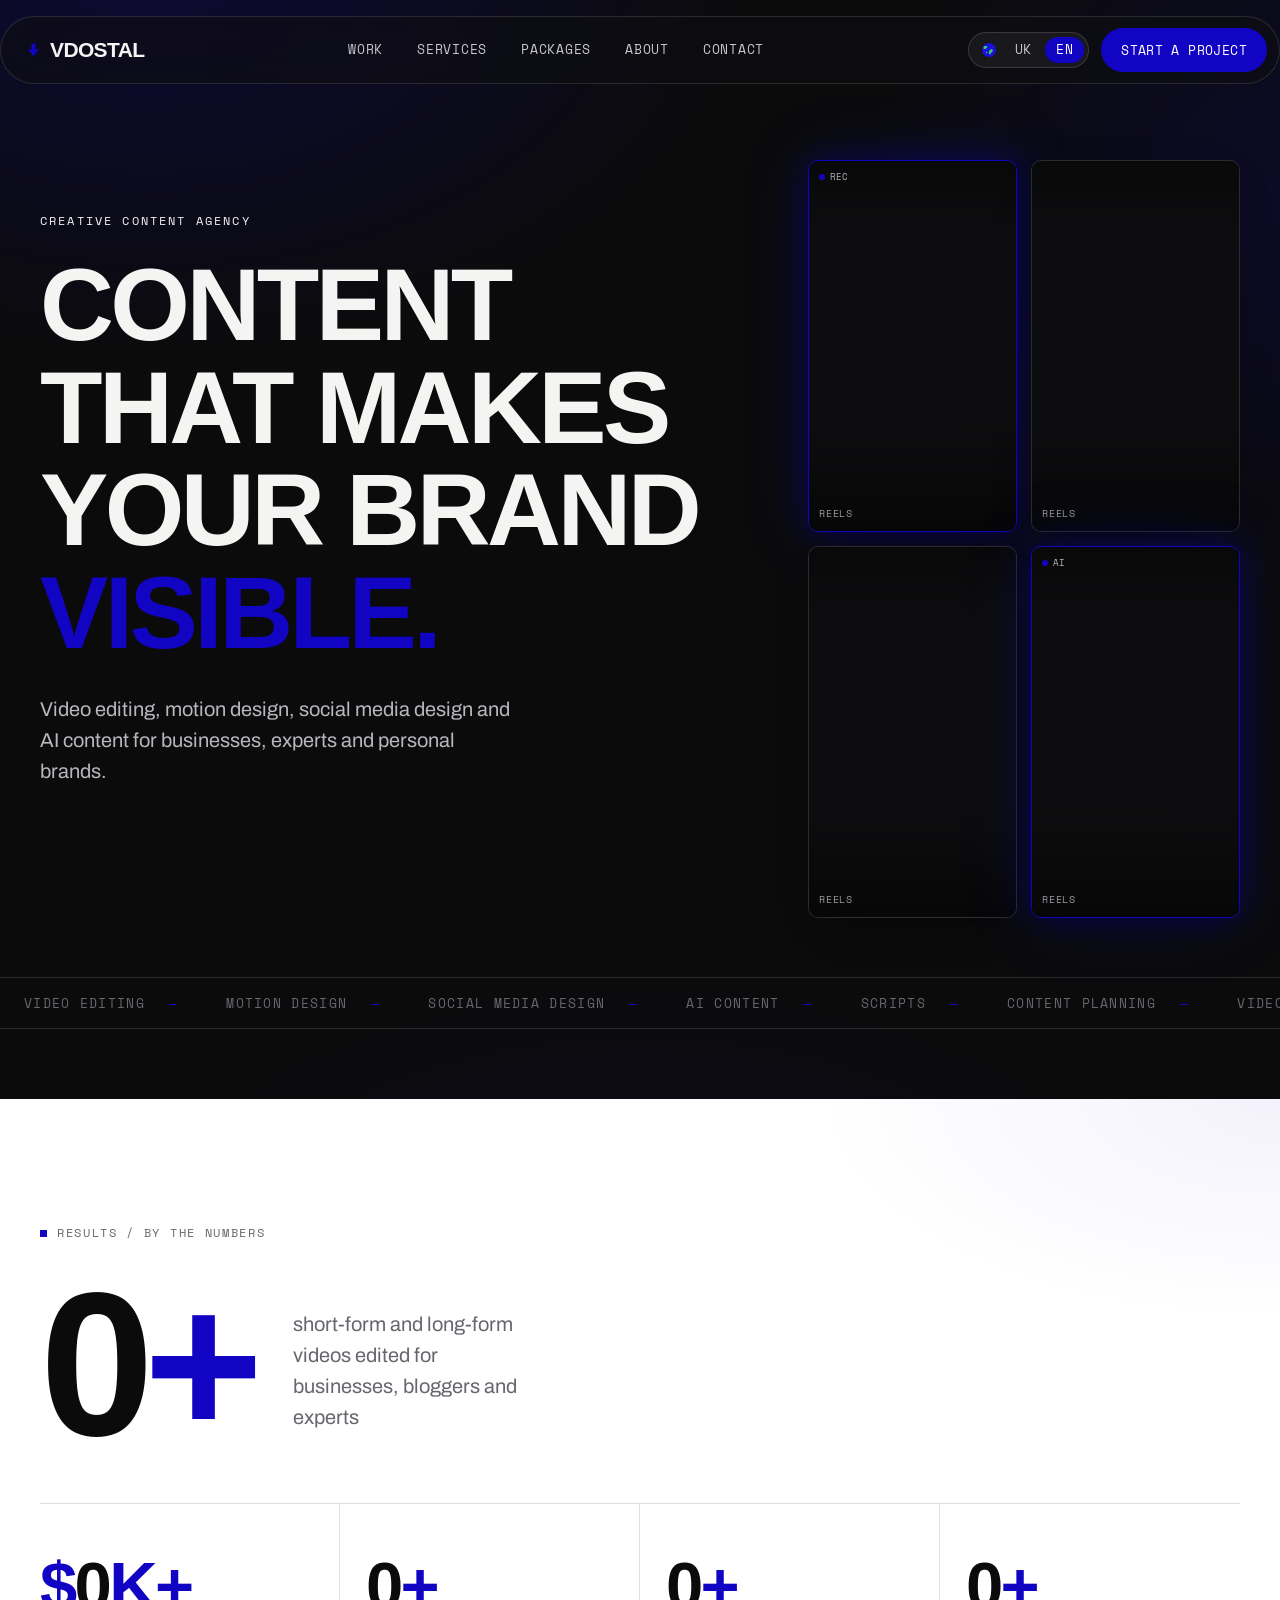
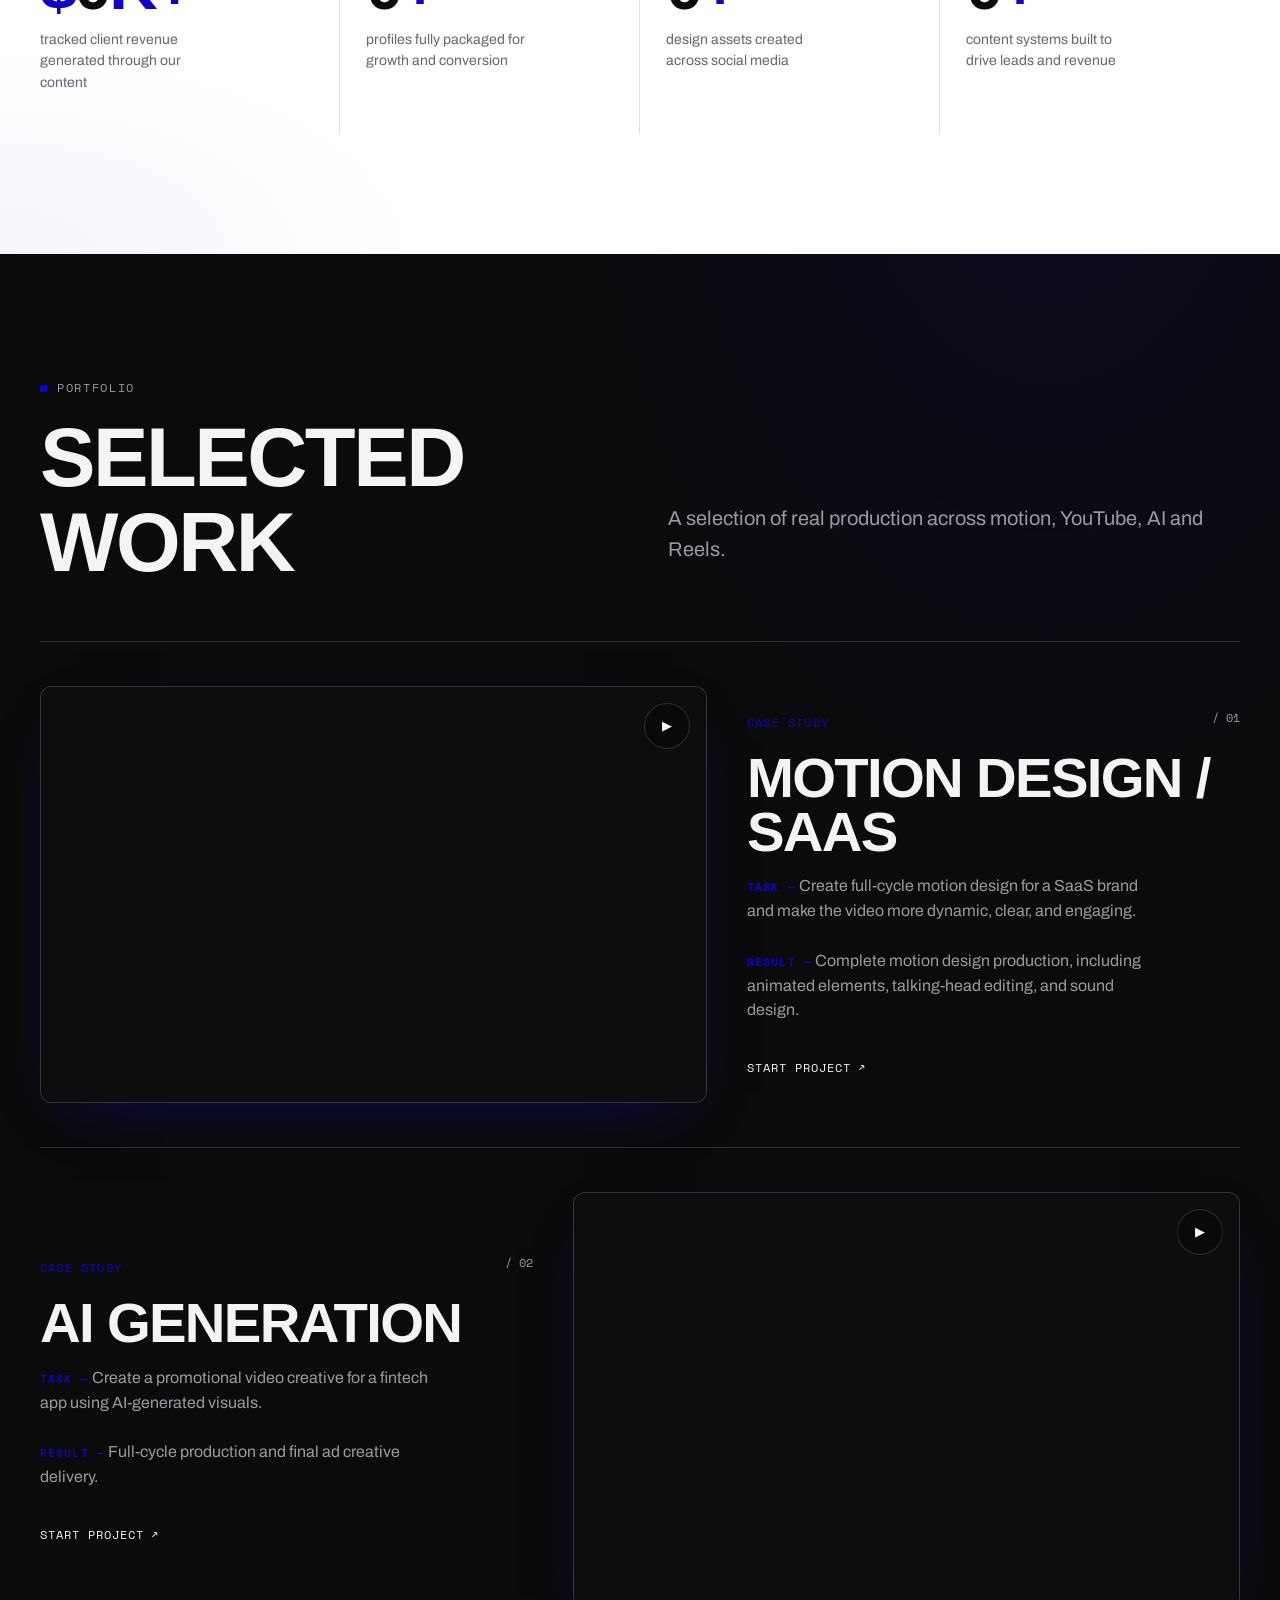
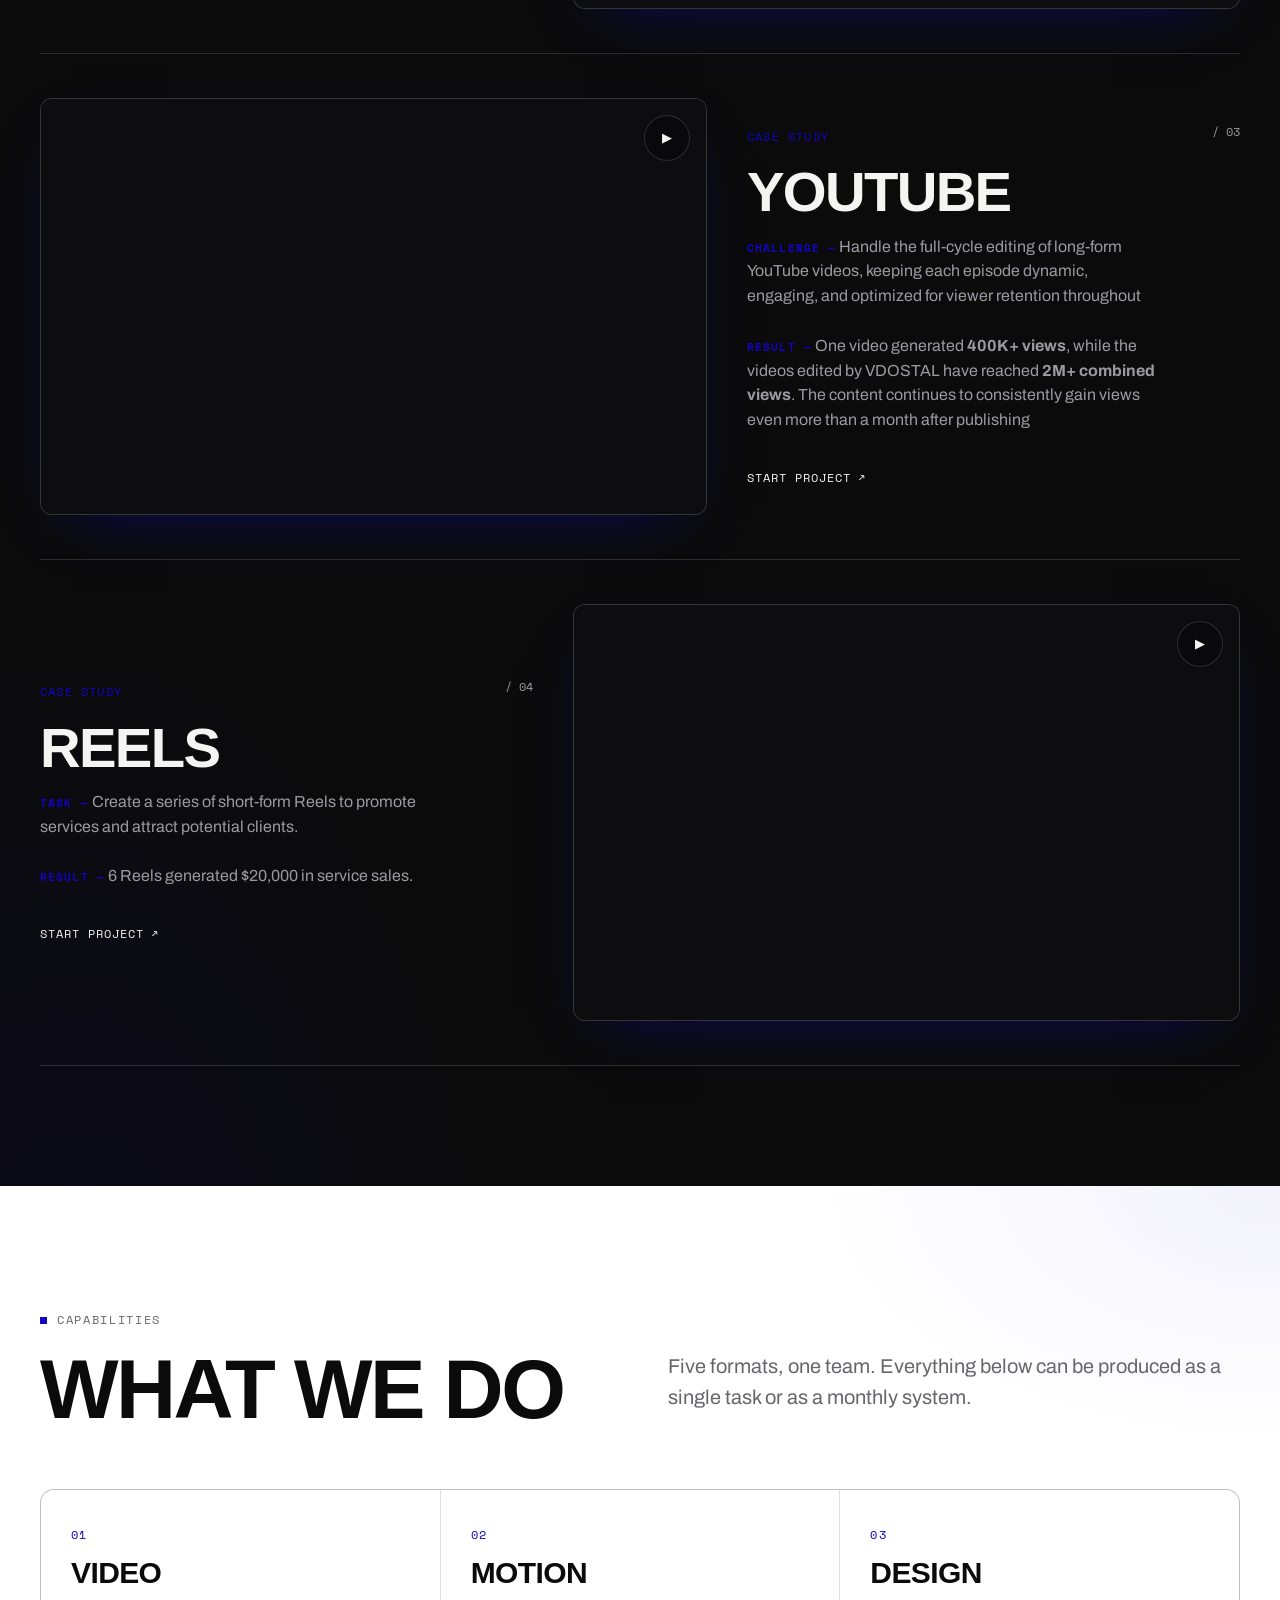
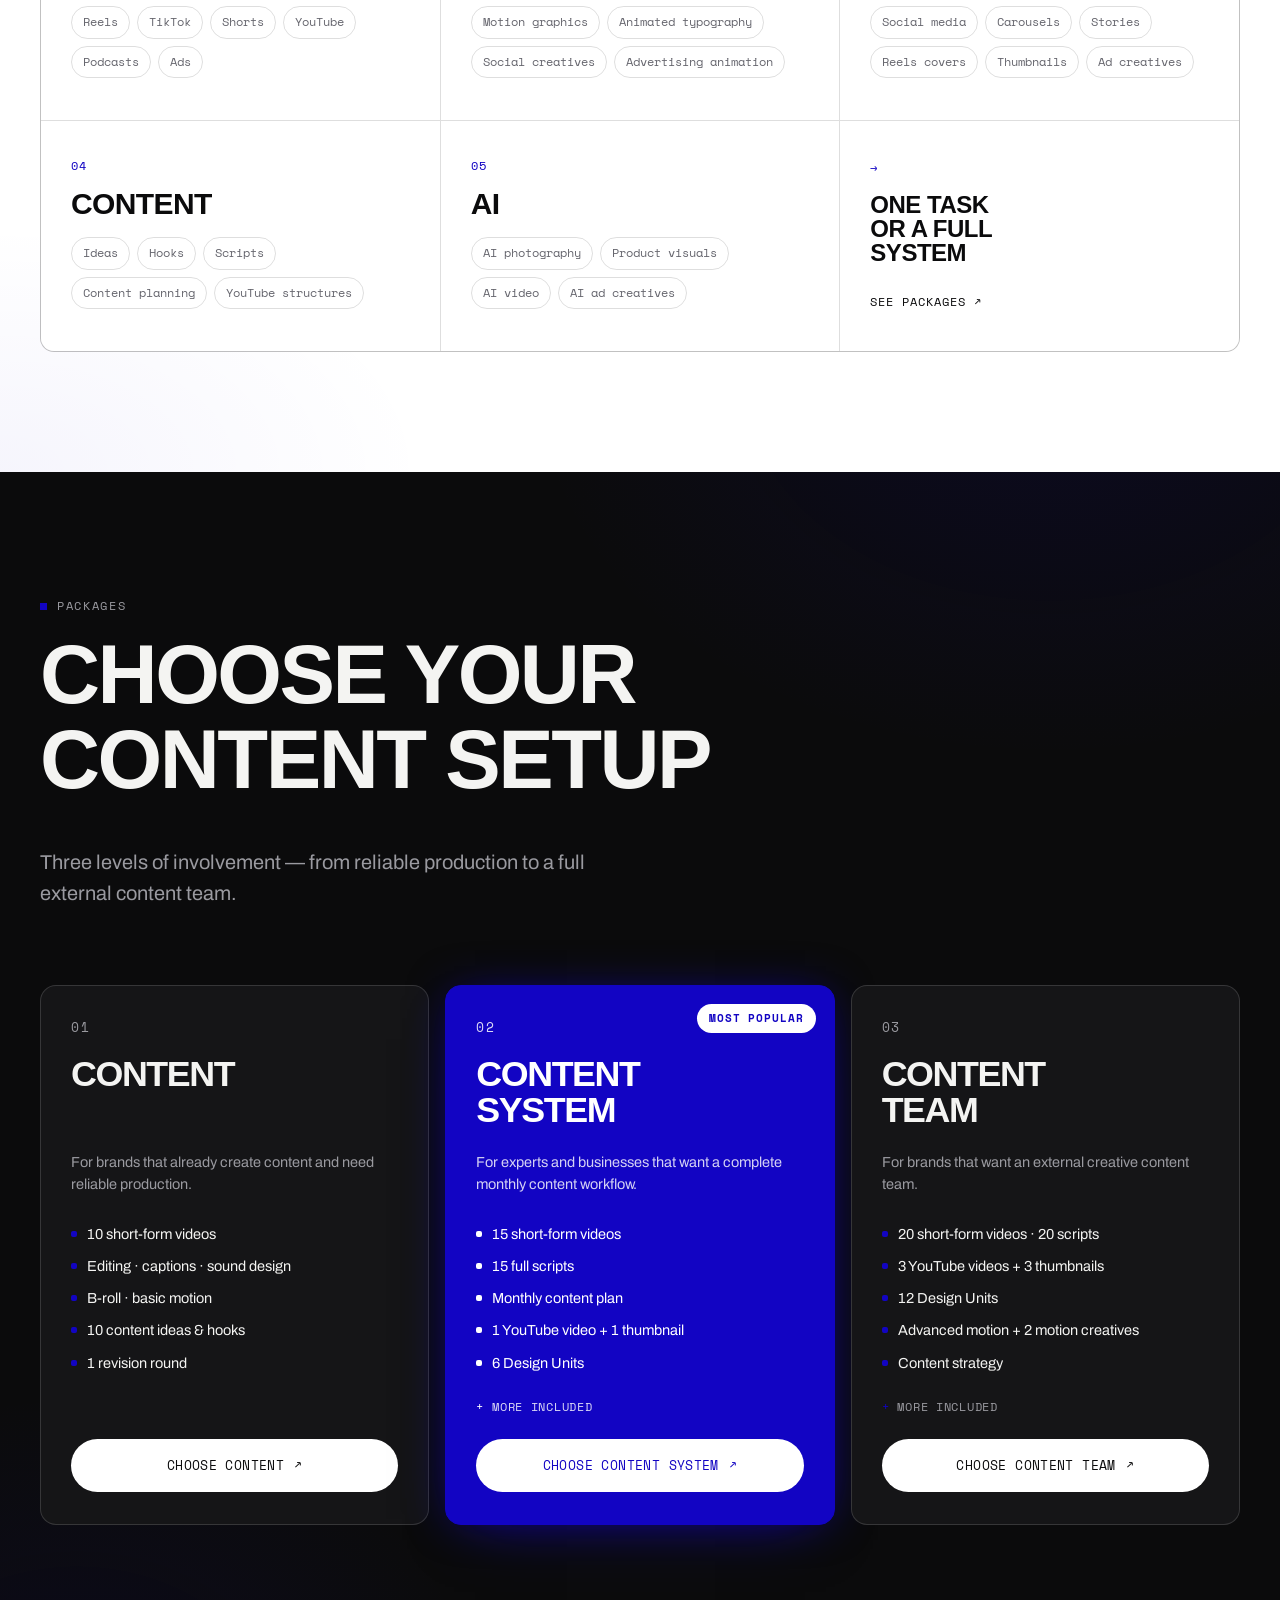
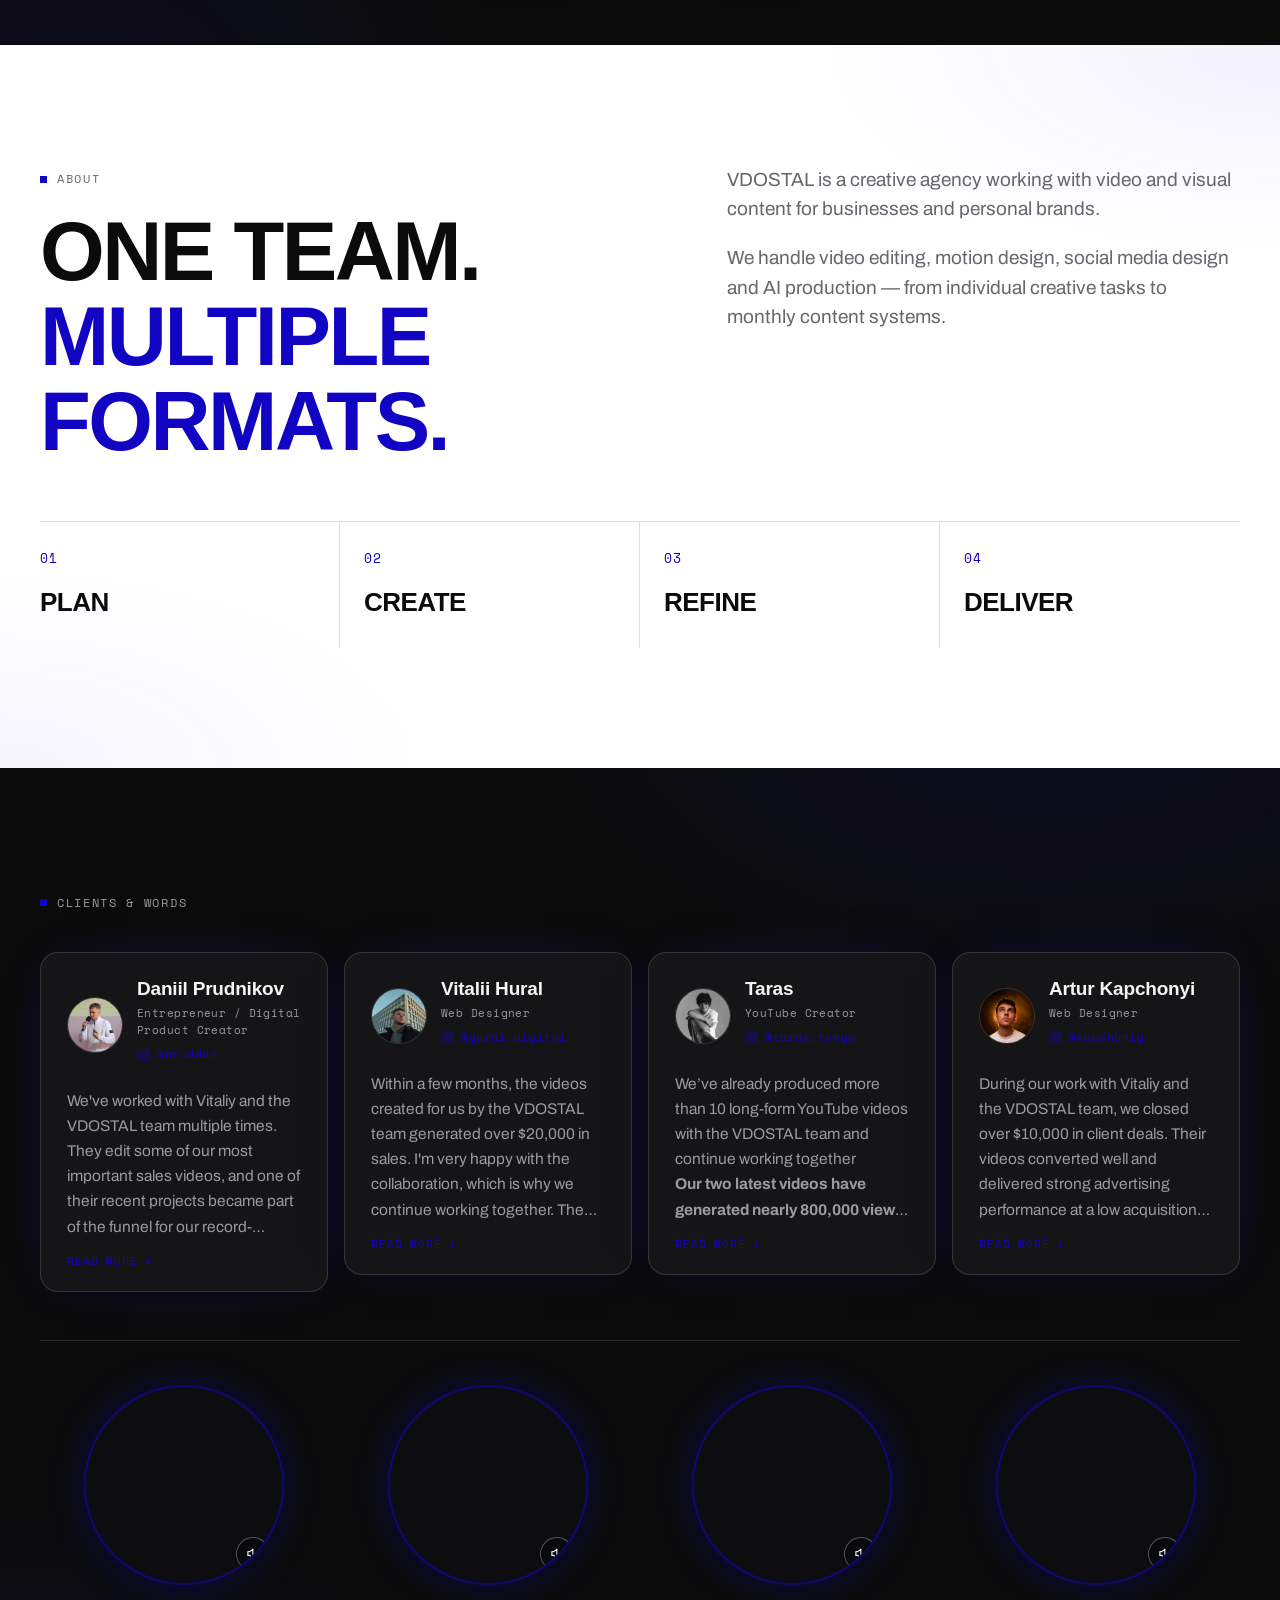
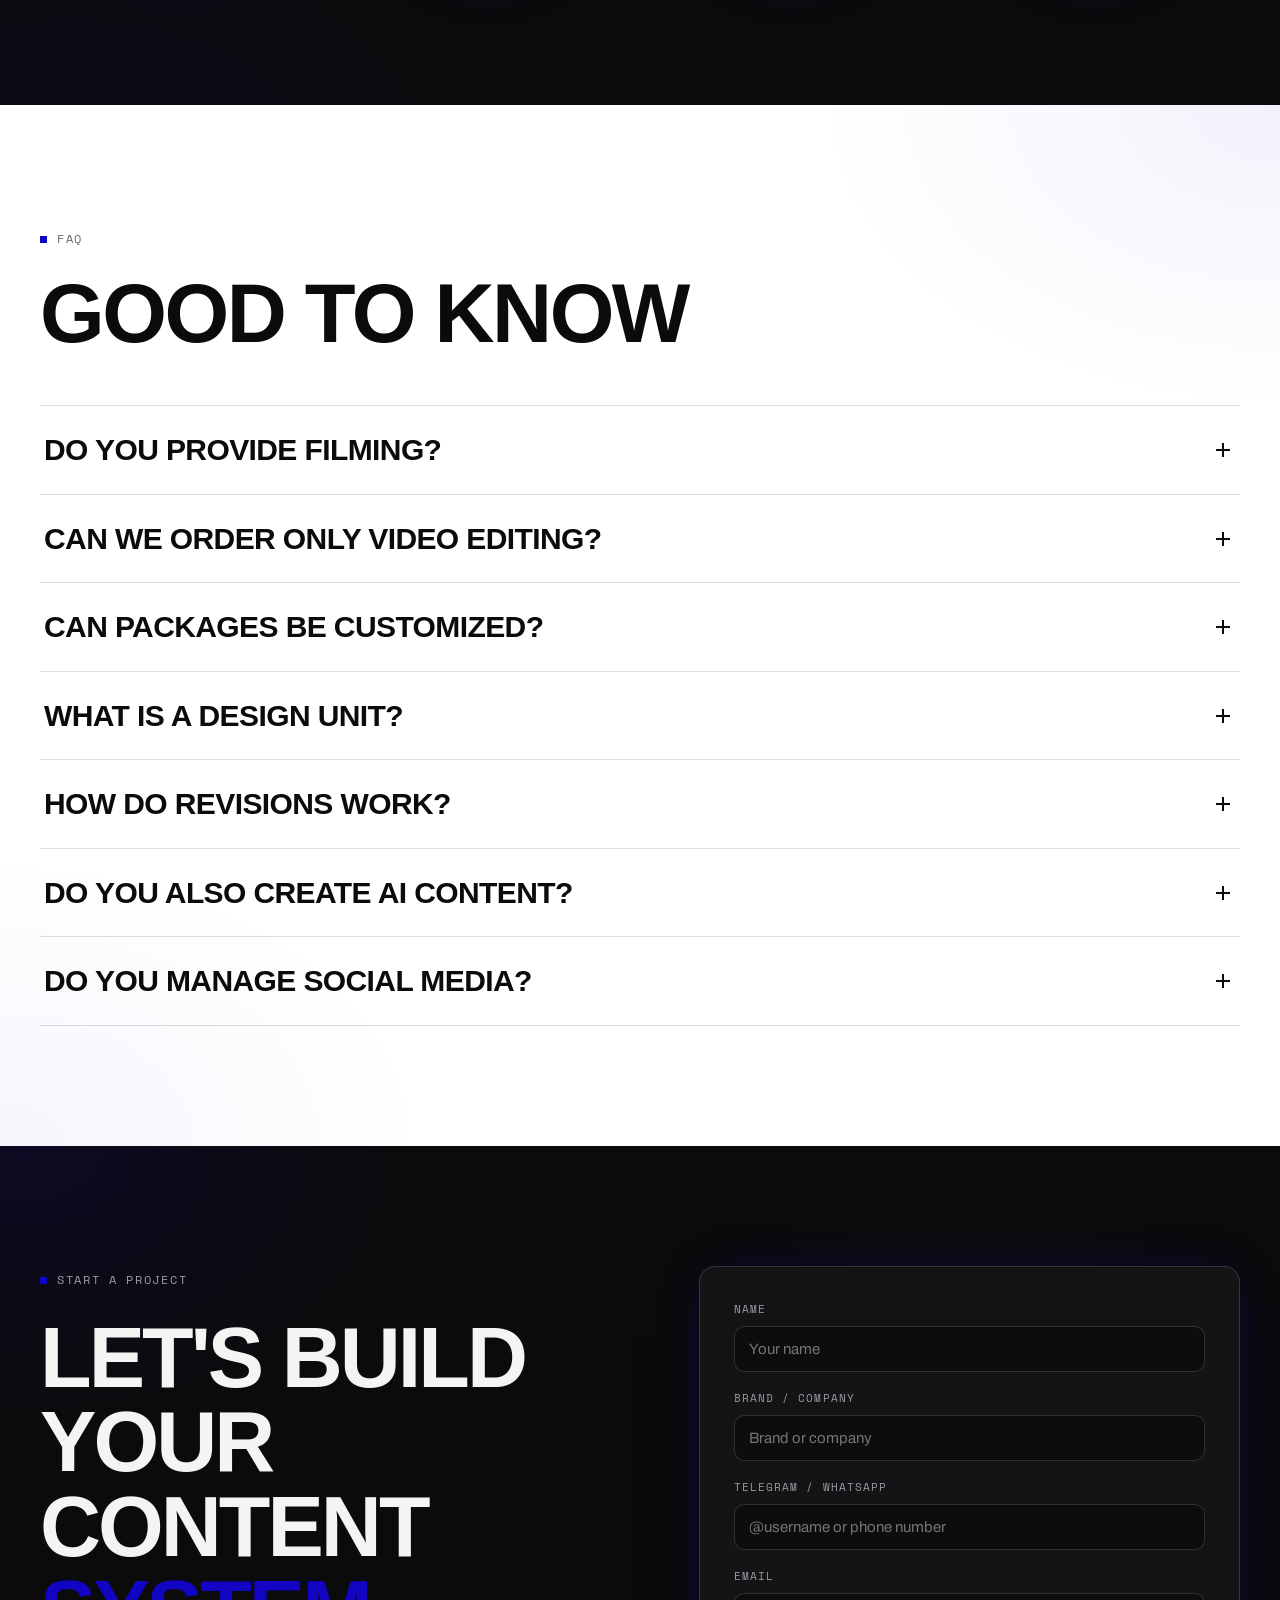
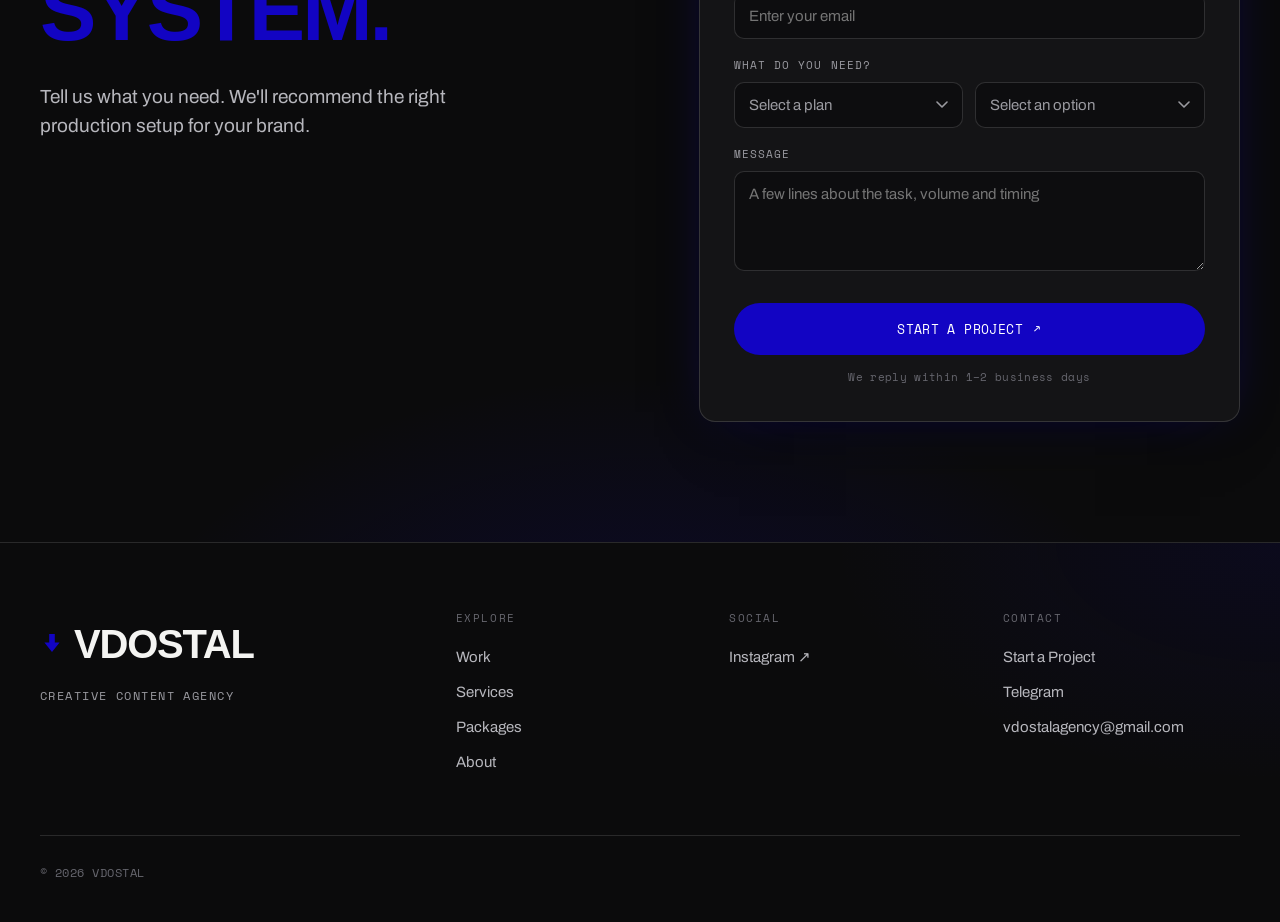
==== commit addaea28: "Update site content, contact links, packages, and video testimonials" ====
--- a/index.html
+++ b/index.html
@@ -53,7 +53,7 @@
   ]
 }
 </script>
-<link rel="stylesheet" href="assets/css/styles.css?v=13">
+<link rel="stylesheet" href="assets/css/styles.css?v=15">
 </head>
 <body>
 <a class="skip" href="#main" data-en="Skip to content" data-uk="Перейти до вмісту">Skip to content</a>
@@ -113,19 +113,19 @@
       <div class="hero-frames reveal d2">
         <button type="button" class="hf blue" data-video="assets/video/1-iphone.mp4" aria-label="Play video">
           <video class="hf-vid" src="assets/video/1-iphone.mp4" muted loop autoplay playsinline preload="metadata"></video>
-          <span class="rec"><i></i>REC</span><span class="lab" data-en="Reels · 00:14" data-uk="Reels · 00:14">Reels · 00:14</span><span class="hf-play" aria-hidden="true"></span>
+          <span class="rec"><i></i>REC</span><span class="lab" data-en="REELS" data-uk="REELS">REELS</span><span class="hf-play" aria-hidden="true"></span>
         </button>
         <button type="button" class="hf" data-video="assets/video/2.mp4" aria-label="Play video">
           <video class="hf-vid" src="assets/video/2.mp4" muted loop autoplay playsinline preload="metadata"></video>
-          <span class="lab" data-en="YouTube · thumbnail" data-uk="YouTube · обкладинка">YouTube · thumbnail</span><span class="hf-play" aria-hidden="true"></span>
+          <span class="lab" data-en="REELS" data-uk="REELS">REELS</span><span class="hf-play" aria-hidden="true"></span>
         </button>
         <button type="button" class="hf" data-video="assets/video/3.mp4" aria-label="Play video">
           <video class="hf-vid" src="assets/video/3.mp4" muted loop autoplay playsinline preload="metadata"></video>
-          <span class="lab" data-en="Motion · loop" data-uk="Motion · луп">Motion · loop</span><span class="hf-play" aria-hidden="true"></span>
+          <span class="lab" data-en="REELS" data-uk="REELS">REELS</span><span class="hf-play" aria-hidden="true"></span>
         </button>
         <button type="button" class="hf blue" data-video="assets/video/4.mp4" aria-label="Play video">
           <video class="hf-vid" src="assets/video/4.mp4" muted loop autoplay playsinline preload="metadata"></video>
-          <span class="rec"><i></i>AI</span><span class="lab" data-en="AI visual" data-uk="AI-візуал">AI visual</span><span class="hf-play" aria-hidden="true"></span>
+          <span class="rec"><i></i>AI</span><span class="lab" data-en="REELS" data-uk="REELS">REELS</span><span class="hf-play" aria-hidden="true"></span>
         </button>
       </div>
     </div>
@@ -141,7 +141,7 @@
 <!-- ============ NUMBERS ============ -->
 <section class="sec light" id="proof" aria-labelledby="proof-h">
   <div class="wrap">
-    <div class="slate reveal" style="margin-bottom:40px;"><span class="dot"></span><span data-en="Proof / by the numbers" data-uk="Докази / у цифрах">Proof / by the numbers</span></div>
+    <div class="slate reveal" style="margin-bottom:40px;"><span class="dot"></span><span data-en="Results / by the numbers" data-uk="Результати / у цифрах">Results / by the numbers</span></div>
     <h2 id="proof-h" class="sr-only" style="position:absolute;left:-9999px;">Results by the numbers</h2>
     <div class="num-lead reveal">
       <div class="big"><span class="counter" data-target="2000" data-sep="1">0</span><span class="accent">+</span></div>
@@ -188,11 +188,11 @@
     </article>
 
     <article class="work-item reveal">
-      <a class="work-media" href="#" data-video="assets/video/case-youtube.mp4" aria-label="Play project 03 video"><video class="work-vid" src="assets/video/case-youtube.mp4" muted loop playsinline preload="metadata"></video><span class="play" aria-hidden="true">▶</span></a>
+      <a class="work-media" href="#" data-video="assets/video/кейс ютуб (1).mp4" aria-label="Play project 03 video"><video class="work-vid" src="assets/video/кейс ютуб (1).mp4" muted loop playsinline preload="metadata"></video><span class="play" aria-hidden="true">▶</span></a>
       <div class="work-meta">
         <span class="idx">/ 03</span><span class="cat" data-en="Case study" data-uk="Кейс">Case study</span>
         <h3 data-en="YouTube" data-uk="YouTube">YouTube</h3>
-        <p data-en="<b>Task —</b> Fully edit a YouTube video and make it dynamic enough to maintain viewer attention throughout the entire video.<br><br><b>Result —</b> 260K+ views in the first 30 days, with the video continuing to gain views every day." data-uk="<b>Задача —</b> Повністю змонтувати YouTube-відео та зробити його динамічним для утримання уваги протягом усього випуску.<br><br><b>Результат —</b> 260 000+ переглядів за перший місяць, при цьому відео продовжує щодня набирати нові перегляди."><b>Task —</b> Fully edit a YouTube video and make it dynamic enough to maintain viewer attention throughout the entire video.<br><br><b>Result —</b> 260K+ views in the first 30 days, with the video continuing to gain views every day.</p>
+        <p data-en="<b>CHALLENGE —</b> Handle the full-cycle editing of long-form YouTube videos, keeping each episode dynamic, engaging, and optimized for viewer retention throughout<br><br><b>RESULT —</b> One video generated <strong>400K+ views</strong>, while the videos edited by VDOSTAL have reached <strong>2M+ combined views</strong>. The content continues to consistently gain views even more than a month after publishing" data-uk="<b>ЗАДАЧА —</b> Повністю закривати монтаж long-form YouTube-відео: зробити випуски динамічними, утримувати увагу глядача та підтримувати високий темп протягом усього відео<br><br><b>РЕЗУЛЬТАТ —</b> Одне з відео набрало <strong>400 000+ переглядів</strong>, а сумарно відео, змонтовані командою VDOSTAL, зібрали вже <strong>2 000 000+ переглядів</strong>. При цьому випуски продовжують стабільно набирати перегляди навіть через місяць після публікації"><b>CHALLENGE —</b> Handle the full-cycle editing of long-form YouTube videos, keeping each episode dynamic, engaging, and optimized for viewer retention throughout<br><br><b>RESULT —</b> One video generated <strong>400K+ views</strong>, while the videos edited by VDOSTAL have reached <strong>2M+ combined views</strong>. The content continues to consistently gain views even more than a month after publishing</p>
         <a href="#contact" class="open"><span data-en="Start Project" data-uk="Почати проєкт">Start Project</span> <span class="arw">↗</span></a>
       </div>
     </article>
@@ -263,8 +263,7 @@
     <div class="pkgs reveal">
       <!-- CONTENT -->
       <div class="pkg">
-        <div class="pkg-name">01 · Content</div>
-        <div class="pkg-price" data-en="from $690<small> / month</small>" data-uk="від $690<small> / міс</small>">from $690<small> / month</small></div>
+        <h3 class="pkg-name"><span class="pkg-number">01</span><span class="pkg-title">Content</span></h3>
         <p class="pkg-desc" data-en="For brands that already create content and need reliable production." data-uk="Для брендів, що вже створюють контент і потребують надійного продакшену.">For brands that already create content and need reliable production.</p>
         <ul class="pkg-list">
           <li data-en="10 short-form videos" data-uk="10 коротких відео">10 short-form videos</li>
@@ -279,8 +278,7 @@
       <!-- CONTENT SYSTEM -->
       <div class="pkg pop">
         <div class="pkg-badge" data-en="Most popular" data-uk="Найпопулярніший">Most popular</div>
-        <div class="pkg-name">02 · Content System</div>
-        <div class="pkg-price" data-en="from $1,490<small> / month</small>" data-uk="від $1,490<small> / міс</small>">from $1,490<small> / month</small></div>
+        <h3 class="pkg-name"><span class="pkg-number">02</span><span class="pkg-title">Content<br>System</span></h3>
         <p class="pkg-desc" data-en="For experts and businesses that want a complete monthly content workflow." data-uk="Для експертів і бізнесів, яким потрібен повний щомісячний контент-процес.">For experts and businesses that want a complete monthly content workflow.</p>
         <ul class="pkg-list">
           <li data-en="15 short-form videos" data-uk="15 коротких відео">15 short-form videos</li>
@@ -302,8 +300,7 @@
 
       <!-- CONTENT TEAM -->
       <div class="pkg">
-        <div class="pkg-name">03 · Content Team</div>
-        <div class="pkg-price" data-en="from $2,490<small> / month</small>" data-uk="від $2,490<small> / міс</small>">from $2,490<small> / month</small></div>
+        <h3 class="pkg-name"><span class="pkg-number">03</span><span class="pkg-title">Content<br>Team</span></h3>
         <p class="pkg-desc" data-en="For brands that want an external creative content team." data-uk="Для брендів, яким потрібна зовнішня креативна контент-команда.">For brands that want an external creative content team.</p>
         <ul class="pkg-list">
           <li data-en="20 short-form videos · 20 scripts" data-uk="20 коротких відео · 20 сценаріїв">20 short-form videos · 20 scripts</li>
@@ -411,7 +408,7 @@
           </div>
         </div>
         <div class="tst-q">
-          <p data-en="We've already produced more than 10 long-form YouTube videos with the VDOSTAL team. These are full-scale projects where editing, pacing, and audience retention throughout the entire video really matter. I've been consistently satisfied with the quality, deadlines, and how involved the team is in every project. Our latest video reached over 260,000 views in the first 30 days and continues to gain around 5–10K views per day. We're continuing to work together, and I can confidently recommend VDOSTAL." data-uk="Ми вже зробили з командою VDOSTAL більше 10 великих YouTube-відео. Це повноцінні long-form проєкти, де важливі і монтаж, і темп, і утримання уваги протягом усього випуску. За весь час співпраці я задоволений якістю, дотриманням термінів і тим, наскільки команда включена в кожен проєкт. Останнє відео набрало понад 260 000 переглядів за перші 30 днів і продовжує щодня набирати ще приблизно 5–10 тисяч переглядів. Тому продовжуємо працювати разом і можу впевнено рекомендувати VDOSTAL.">We've already produced more than 10 long-form YouTube videos with the VDOSTAL team. These are full-scale projects where editing, pacing, and audience retention throughout the entire video really matter. I've been consistently satisfied with the quality, deadlines, and how involved the team is in every project. Our latest video reached over 260,000 views in the first 30 days and continues to gain around 5–10K views per day. We're continuing to work together, and I can confidently recommend VDOSTAL.</p>
+          <p data-en="We’ve already produced more than 10 long-form YouTube videos with the VDOSTAL team and continue working together<br><strong>Our two latest videos have generated nearly 800,000 views combined</strong>, making them some of the strongest-performing videos on my channel<br>Even a month after publishing, the videos continue to consistently gain views, and overall, the content we produce together performs really well<br>I really like the team’s approach to editing — the videos are dynamic, high-quality, and designed to keep viewers engaged throughout the entire episode<br>Throughout our collaboration, I’ve been very satisfied with the quality, deadlines, and how involved the team is in every project. That’s why we continue working together and I can confidently recommend VDOSTAL" data-uk="Ми вже зробили з командою VDOSTAL більше 10 великих YouTube-відео і продовжуємо працювати разом<br><strong>Два останніх відео сумарно набрали вже близько 800 000 переглядів</strong>, і це один із найсильніших результатів на моєму каналі<br>При цьому навіть через місяць після публікації відео продовжують стабільно набирати перегляди, а загалом ролики, які ми робимо разом, показують дуже хороші результати<br>Мені подобається підхід команди до монтажу: відео виходять динамічними, якісними та добре утримують увагу протягом усього випуску<br>За весь час співпраці я задоволений якістю, дотриманням термінів і тим, наскільки команда включена в кожен проєкт. Тому продовжуємо працювати разом і можу впевнено рекомендувати VDOSTAL">We’ve already produced more than 10 long-form YouTube videos with the VDOSTAL team and continue working together<br><strong>Our two latest videos have generated nearly 800,000 views combined</strong>, making them some of the strongest-performing videos on my channel<br>Even a month after publishing, the videos continue to consistently gain views, and overall, the content we produce together performs really well<br>I really like the team’s approach to editing — the videos are dynamic, high-quality, and designed to keep viewers engaged throughout the entire episode<br>Throughout our collaboration, I’ve been very satisfied with the quality, deadlines, and how involved the team is in every project. That’s why we continue working together and I can confidently recommend VDOSTAL</p>
         </div>
         <button class="tst-more" type="button" aria-expanded="false"><span class="tm-more" data-en="Read more" data-uk="Читати більше">Read more</span><span class="tm-less" data-en="Show less" data-uk="Згорнути">Show less</span><span class="tm-arw" aria-hidden="true">↓</span></button>
       </article>
@@ -419,6 +416,20 @@
     <div class="tg-notes reveal">
       <button type="button" class="tg-note" aria-label="Play video review">
         <video class="tg-vid" src="assets/video/tg-1.mp4" muted loop playsinline preload="metadata"></video>
+        <span class="tg-badge" aria-hidden="true">
+          <svg class="ic-mute" viewBox="0 0 24 24" width="15" height="15" fill="none" stroke="currentColor" stroke-width="1.7" stroke-linecap="round" stroke-linejoin="round"><path d="M11 5 6 9H3v6h3l5 4V5z"/><path d="M17 9l4 6M21 9l-4 6"/></svg>
+          <svg class="ic-sound" viewBox="0 0 24 24" width="15" height="15" fill="none" stroke="currentColor" stroke-width="1.7" stroke-linecap="round" stroke-linejoin="round"><path d="M11 5 6 9H3v6h3l5 4V5z"/><path d="M16 9a4 4 0 0 1 0 6"/><path d="M19 7a7 7 0 0 1 0 10"/></svg>
+        </span>
+      </button>
+      <button type="button" class="tg-note" aria-label="Play video review">
+        <video class="tg-vid" src="assets/video/відгук віталія (1).mp4" muted loop playsinline preload="metadata"></video>
+        <span class="tg-badge" aria-hidden="true">
+          <svg class="ic-mute" viewBox="0 0 24 24" width="15" height="15" fill="none" stroke="currentColor" stroke-width="1.7" stroke-linecap="round" stroke-linejoin="round"><path d="M11 5 6 9H3v6h3l5 4V5z"/><path d="M17 9l4 6M21 9l-4 6"/></svg>
+          <svg class="ic-sound" viewBox="0 0 24 24" width="15" height="15" fill="none" stroke="currentColor" stroke-width="1.7" stroke-linecap="round" stroke-linejoin="round"><path d="M11 5 6 9H3v6h3l5 4V5z"/><path d="M16 9a4 4 0 0 1 0 6"/><path d="M19 7a7 7 0 0 1 0 10"/></svg>
+        </span>
+      </button>
+      <button type="button" class="tg-note" aria-label="Play video review">
+        <video class="tg-vid" src="assets/video/round_18-10-2026_17-35-28.mp4" muted loop playsinline preload="metadata"></video>
         <span class="tg-badge" aria-hidden="true">
           <svg class="ic-mute" viewBox="0 0 24 24" width="15" height="15" fill="none" stroke="currentColor" stroke-width="1.7" stroke-linecap="round" stroke-linejoin="round"><path d="M11 5 6 9H3v6h3l5 4V5z"/><path d="M17 9l4 6M21 9l-4 6"/></svg>
           <svg class="ic-sound" viewBox="0 0 24 24" width="15" height="15" fill="none" stroke="currentColor" stroke-width="1.7" stroke-linecap="round" stroke-linejoin="round"><path d="M11 5 6 9H3v6h3l5 4V5z"/><path d="M16 9a4 4 0 0 1 0 6"/><path d="M19 7a7 7 0 0 1 0 10"/></svg>
@@ -500,7 +511,7 @@
         </div>
         <div class="field"><label for="f-msg" data-en="Message" data-uk="Повідомлення">Message</label><textarea id="f-msg" name="entry.1258630033" placeholder="A few lines about the task, volume and timing" data-en-ph="A few lines about the task, volume and timing" data-uk-ph="Кілька рядків про завдання, обсяг і терміни"></textarea></div>
         <button class="btn btn-primary" id="submitBtn" type="submit"><span data-en="Start a Project" data-uk="Почати проєкт">Start a Project</span> <span class="arw">↗</span></button>
-        <div class="form-note" data-en="We reply within 1–2 business days · [ editable contact placeholder ]" data-uk="Відповідаємо протягом 1–2 робочих днів · [ редаговане поле контактів ]">We reply within 1–2 business days · [ editable contact placeholder ]</div>
+        <div class="form-note" data-en="We reply within 1–2 business days" data-uk="Відповідаємо протягом 1–2 робочих днів">We reply within 1–2 business days</div>
       </form>
       <iframe name="gform_sink" title="Form submission target" style="display:none" aria-hidden="true"></iframe>
       <div class="form-success" id="formSuccess" role="status">
@@ -528,18 +539,17 @@
       </div>
       <div class="foot-col">
         <h4 data-en="Social" data-uk="Соцмережі">Social</h4>
-        <a href="#">Instagram ↗</a><a href="#">Behance ↗</a><a href="#">YouTube ↗</a><a href="#">TikTok ↗</a>
+        <a href="https://www.instagram.com/vdostal.agency/" target="_blank" rel="noopener noreferrer">Instagram ↗</a>
       </div>
       <div class="foot-col">
         <h4 data-en="Contact" data-uk="Контакти">Contact</h4>
         <a href="#contact" data-en="Start a Project" data-uk="Почати проєкт">Start a Project</a>
-        <a href="mailto:hello@vdostal.com">[ hello@email ]</a>
-        <a href="#">[ Telegram ]</a>
+        <a href="https://t.me/vdostal_manager" target="_blank" rel="noopener noreferrer">Telegram</a>
+        <a href="mailto:vdostalagency@gmail.com">vdostalagency@gmail.com</a>
       </div>
     </div>
     <div class="foot-bottom">
       <span>© <span id="year">2026</span> VDOSTAL</span>
-      <span data-en="[ Editable placeholder — contacts ]" data-uk="[ Редаговане поле — контакти ]">[ Editable placeholder — contacts ]</span>
     </div>
   </div>
 </footer>
--- a/assets/css/styles.css
+++ b/assets/css/styles.css
@@ -214,18 +214,19 @@
 .svc:hover .svc-list li{border-color:rgba(255,255,255,.35);}
 
 /* ============ PACKAGES ============ */
-.pkgs{display:grid;grid-template-columns:repeat(3,1fr);gap:16px;align-items:start;}
+.pkgs{display:grid;grid-template-columns:repeat(3,1fr);gap:16px;align-items:stretch;}
 @media(max-width:1000px){.pkgs{grid-template-columns:1fr;max-width:520px;margin:0 auto;}}
 .pkg{border:1px solid var(--line);border-radius:16px;background:var(--card);padding:32px 30px;display:flex;flex-direction:column;position:relative;transition:transform .3s var(--ease),border-color .3s var(--ease);}
 .pkg:hover{transform:translateY(-5px);}
 .pkg.pop{background:var(--blue);color:#fff;border-color:var(--blue);box-shadow:0 0 46px -10px rgba(18,4,195,.6),0 24px 60px -30px rgba(18,4,195,.5);}
 .pkg.pop:hover{box-shadow:0 0 60px -8px rgba(18,4,195,.6),0 30px 70px -28px rgba(18,4,195,.7);}
-.pkg.pop .pkg-desc,.pkg.pop .pkg-price small{color:rgba(255,255,255,.82);}
+.pkg.pop .pkg-desc{color:rgba(255,255,255,.82);}
 .pkg-badge{position:absolute;top:18px;right:18px;background:#fff;color:var(--blue);font-family:var(--mono);font-size:11px;font-weight:700;letter-spacing:.08em;padding:6px 12px;border-radius:100px;text-transform:uppercase;}
-.pkg-name{font-family:var(--mono);font-size:13px;letter-spacing:.14em;text-transform:uppercase;color:var(--muted);}
-.pkg.pop .pkg-name{color:rgba(255,255,255,.85);}
-.pkg-price{font-family:var(--display);font-weight:800;letter-spacing:-.03em;font-size:clamp(34px,4vw,46px);margin:16px 0 4px;line-height:1;}
-.pkg-price small{font-family:var(--sans);font-size:14px;font-weight:400;color:var(--muted);letter-spacing:0;}
+.pkg-name{margin:0 0 8px;text-transform:uppercase;color:inherit;}
+.pkg-number{display:block;font-family:var(--mono);font-size:13px;font-weight:400;line-height:1.5;letter-spacing:.14em;color:var(--muted);}
+.pkg.pop .pkg-number{color:rgba(255,255,255,.85);}
+.pkg-title{display:block;font-family:var(--display);font-size:clamp(28px,2.8vw,40px);font-weight:800;line-height:1.02;letter-spacing:-.04em;min-height:2.04em;margin-top:18px;}
+@media(max-width:1000px){.pkg-title{font-size:clamp(28px,6vw,40px);min-height:0;}}
 .pkg-desc{color:var(--muted);font-size:14.5px;margin:14px 0 22px;}
 .pkg-list{list-style:none;margin:0 0 22px;padding:0;}
 .pkg-list li{display:flex;gap:10px;font-size:14.5px;padding:6px 0;line-height:1.4;}
@@ -281,7 +282,9 @@
 .tst-more .tm-arw{transition:transform .25s var(--ease);}
 .tst.expanded .tst-more .tm-arw{transform:rotate(180deg);}
 /* Telegram round video reviews */
-.tg-notes{margin-top:48px;padding-top:44px;border-top:1px solid var(--line);display:flex;flex-wrap:wrap;gap:40px;justify-content:center;}
+.tg-notes{margin-top:48px;padding-top:44px;border-top:1px solid var(--line);display:grid;grid-template-columns:repeat(4,1fr);gap:40px 16px;justify-items:center;}
+@media(max-width:1100px){.tg-notes{grid-template-columns:repeat(2,1fr);}}
+@media(max-width:600px){.tg-notes{grid-template-columns:1fr;}}
 .tg-note{position:relative;width:200px;height:200px;border-radius:50%;overflow:hidden;cursor:pointer;padding:0;background:#0d0d0f;border:2px solid rgba(18,4,195,.55);box-shadow:0 0 40px -10px rgba(18,4,195,.55);transition:box-shadow .3s var(--ease),transform .3s var(--ease),border-color .3s var(--ease);}
 .tg-note:hover{transform:translateY(-4px);box-shadow:0 0 56px -8px rgba(18,4,195,.78);}
 .tg-note:focus-visible{outline:2px solid var(--blue-text);outline-offset:3px;}
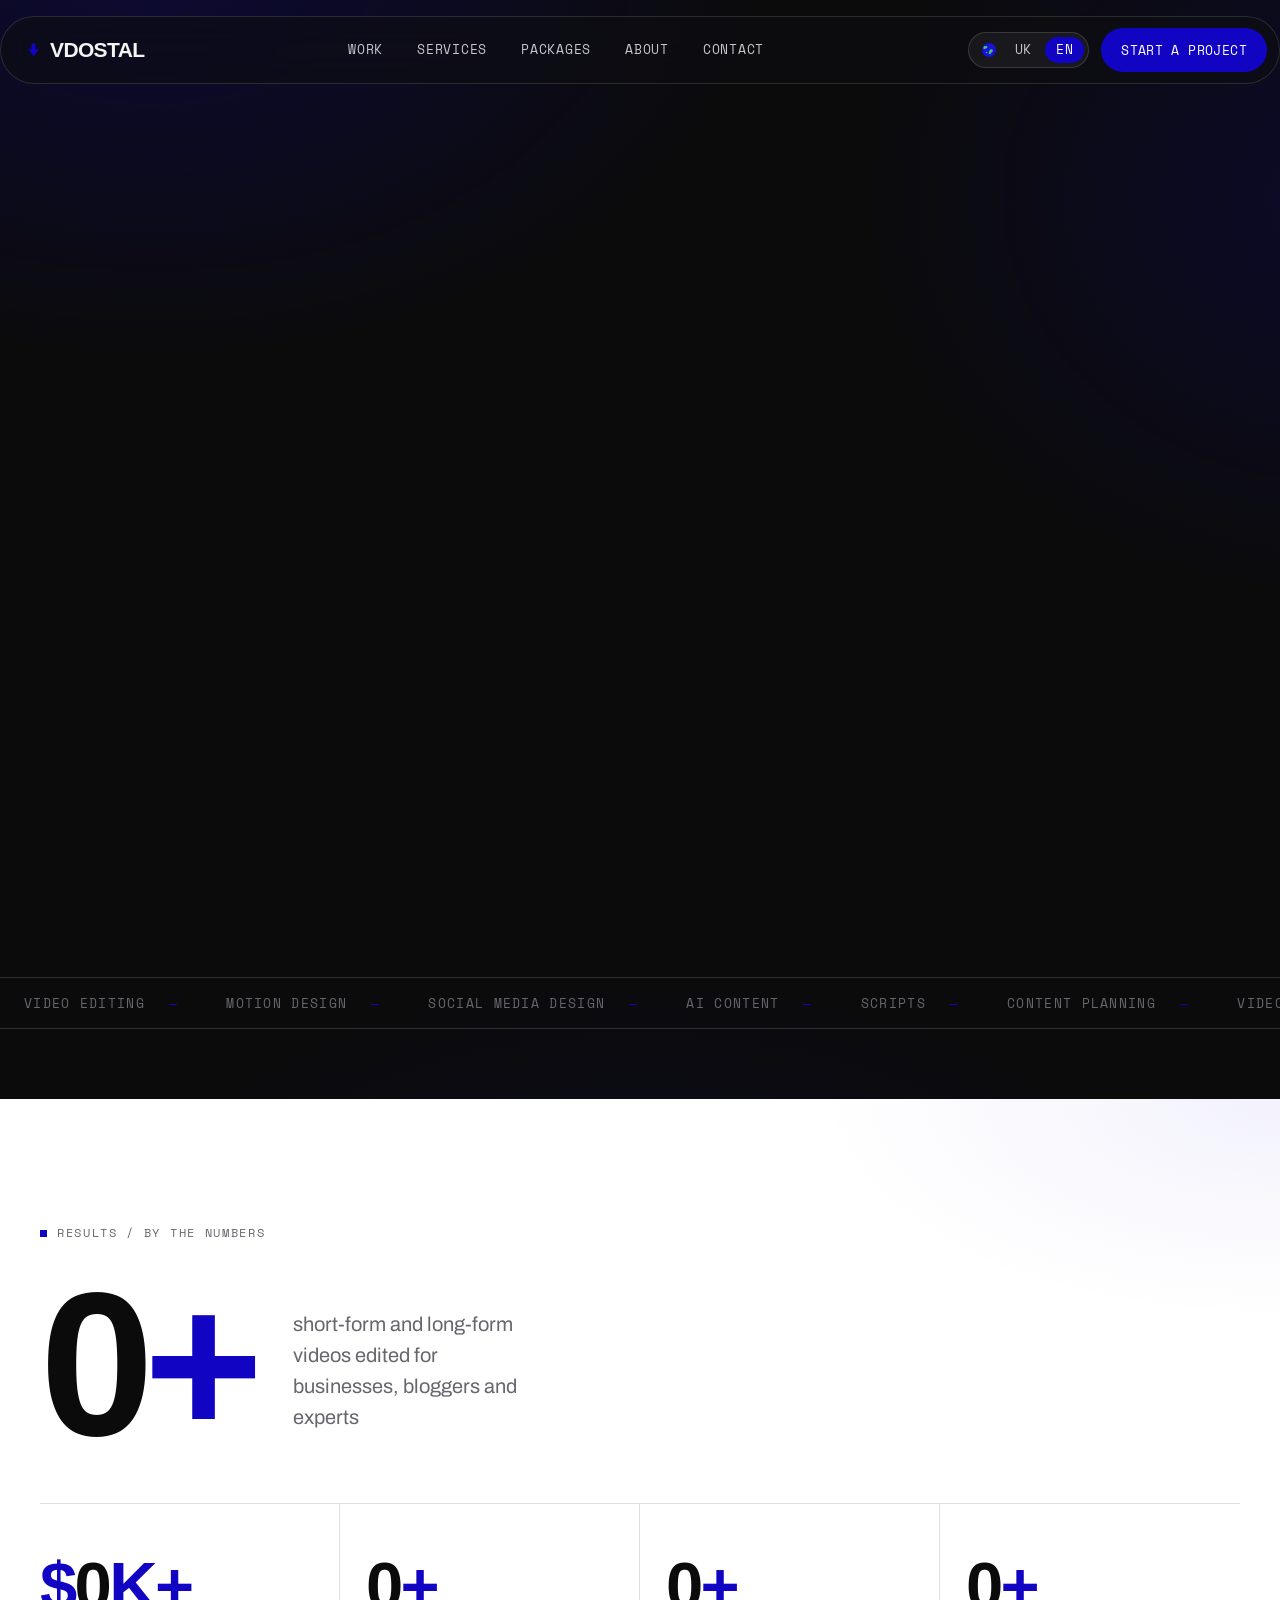
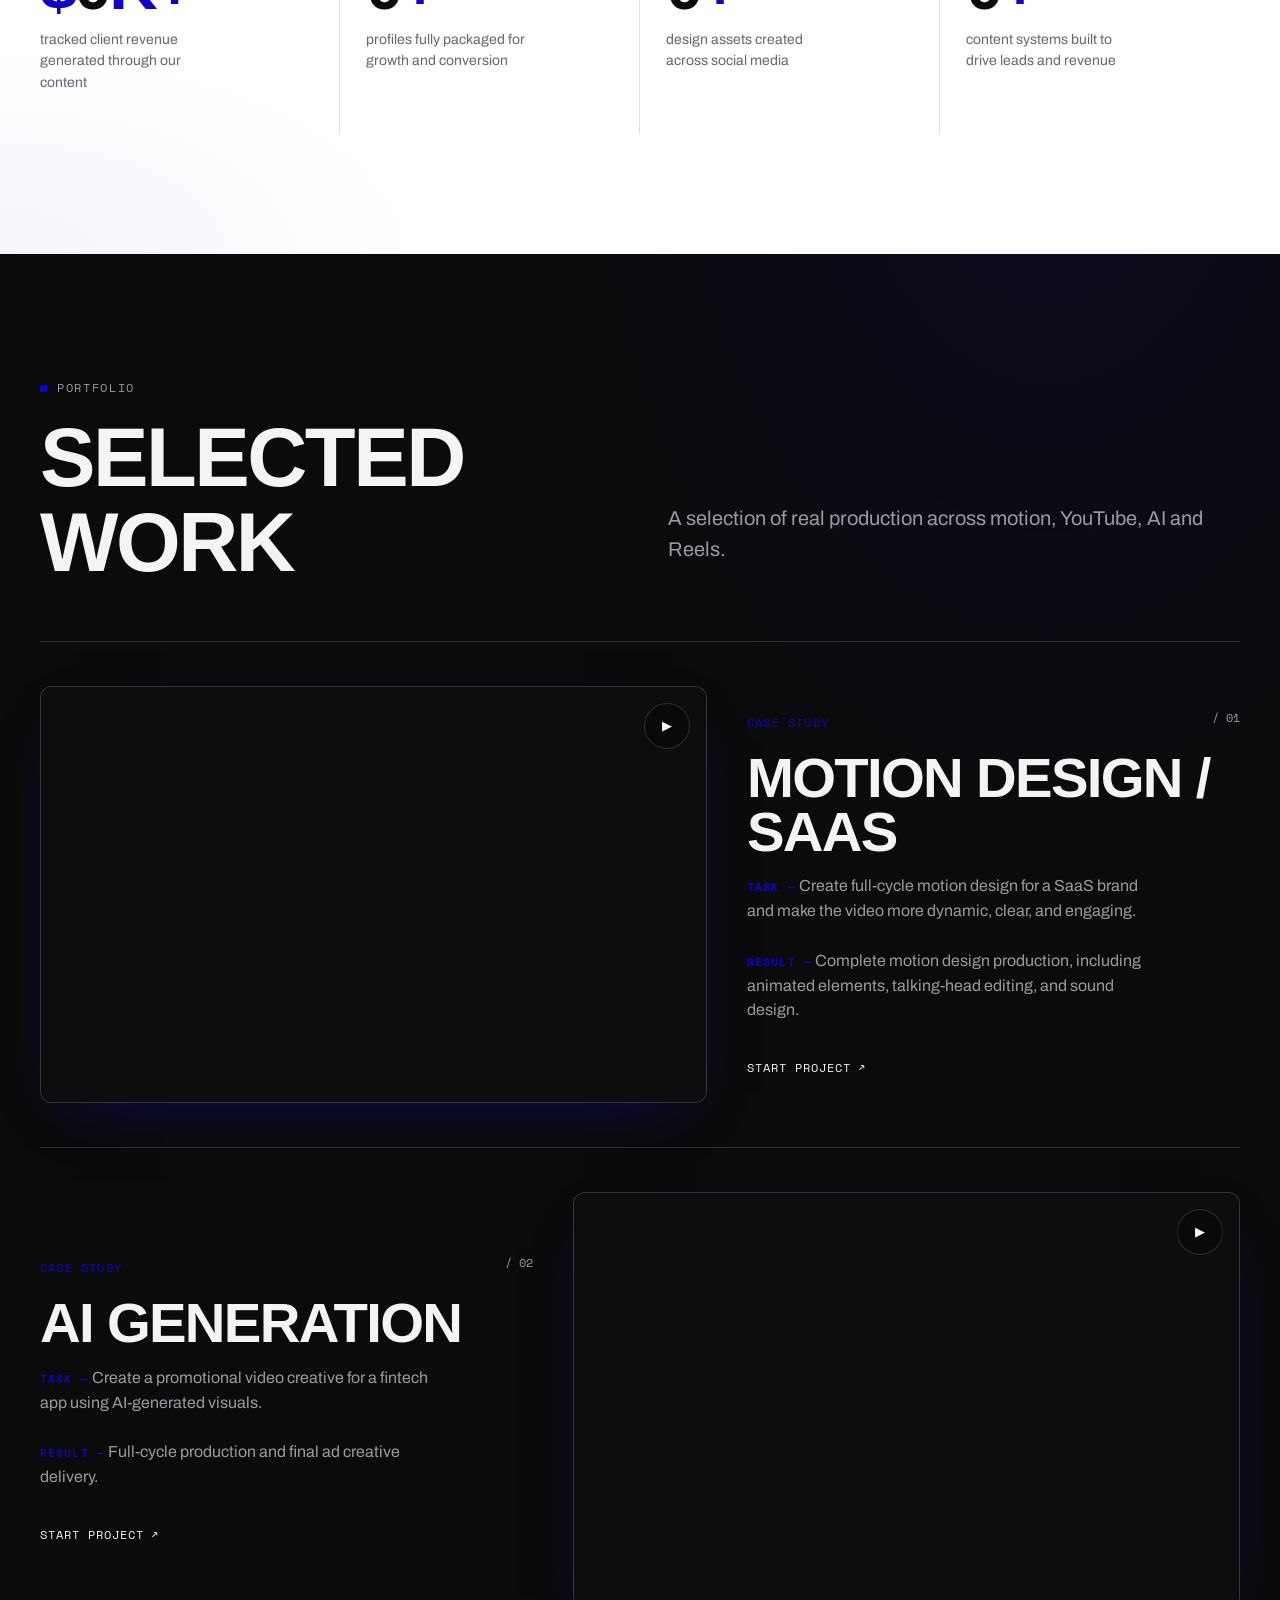
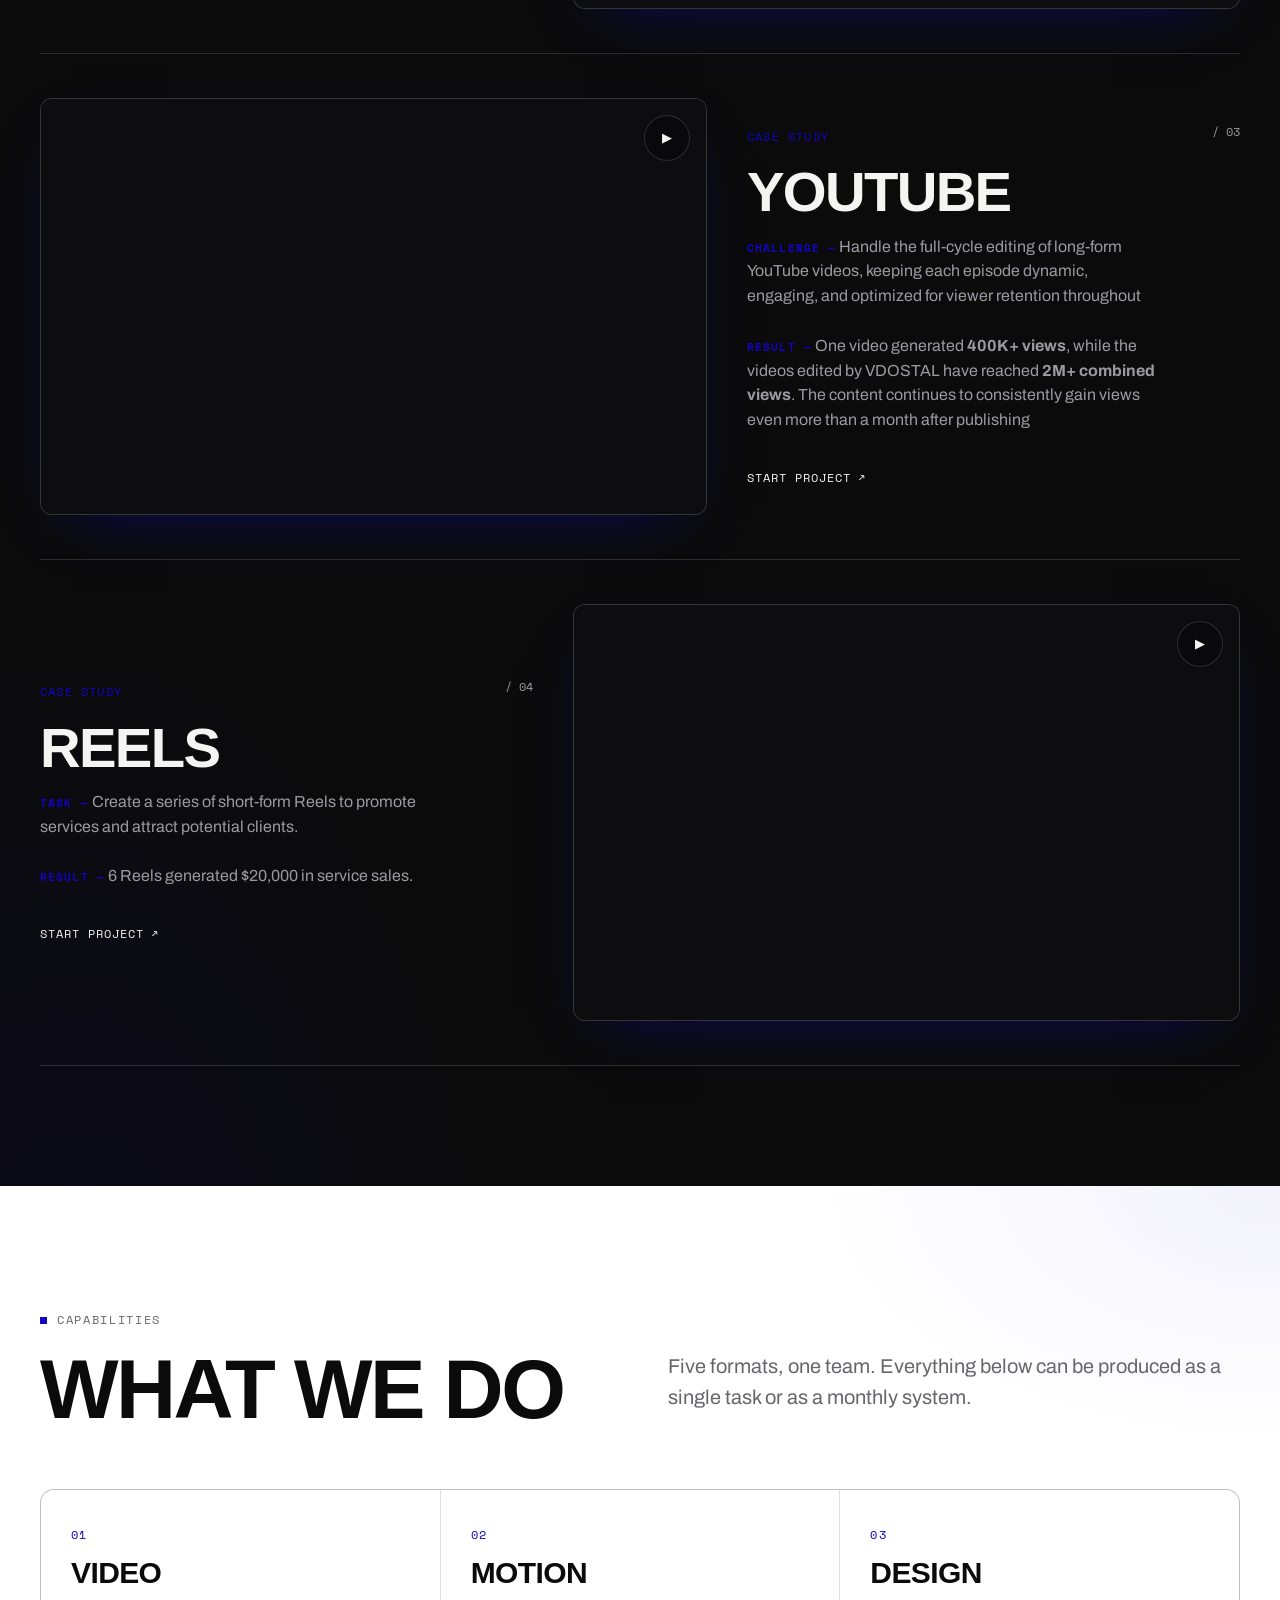
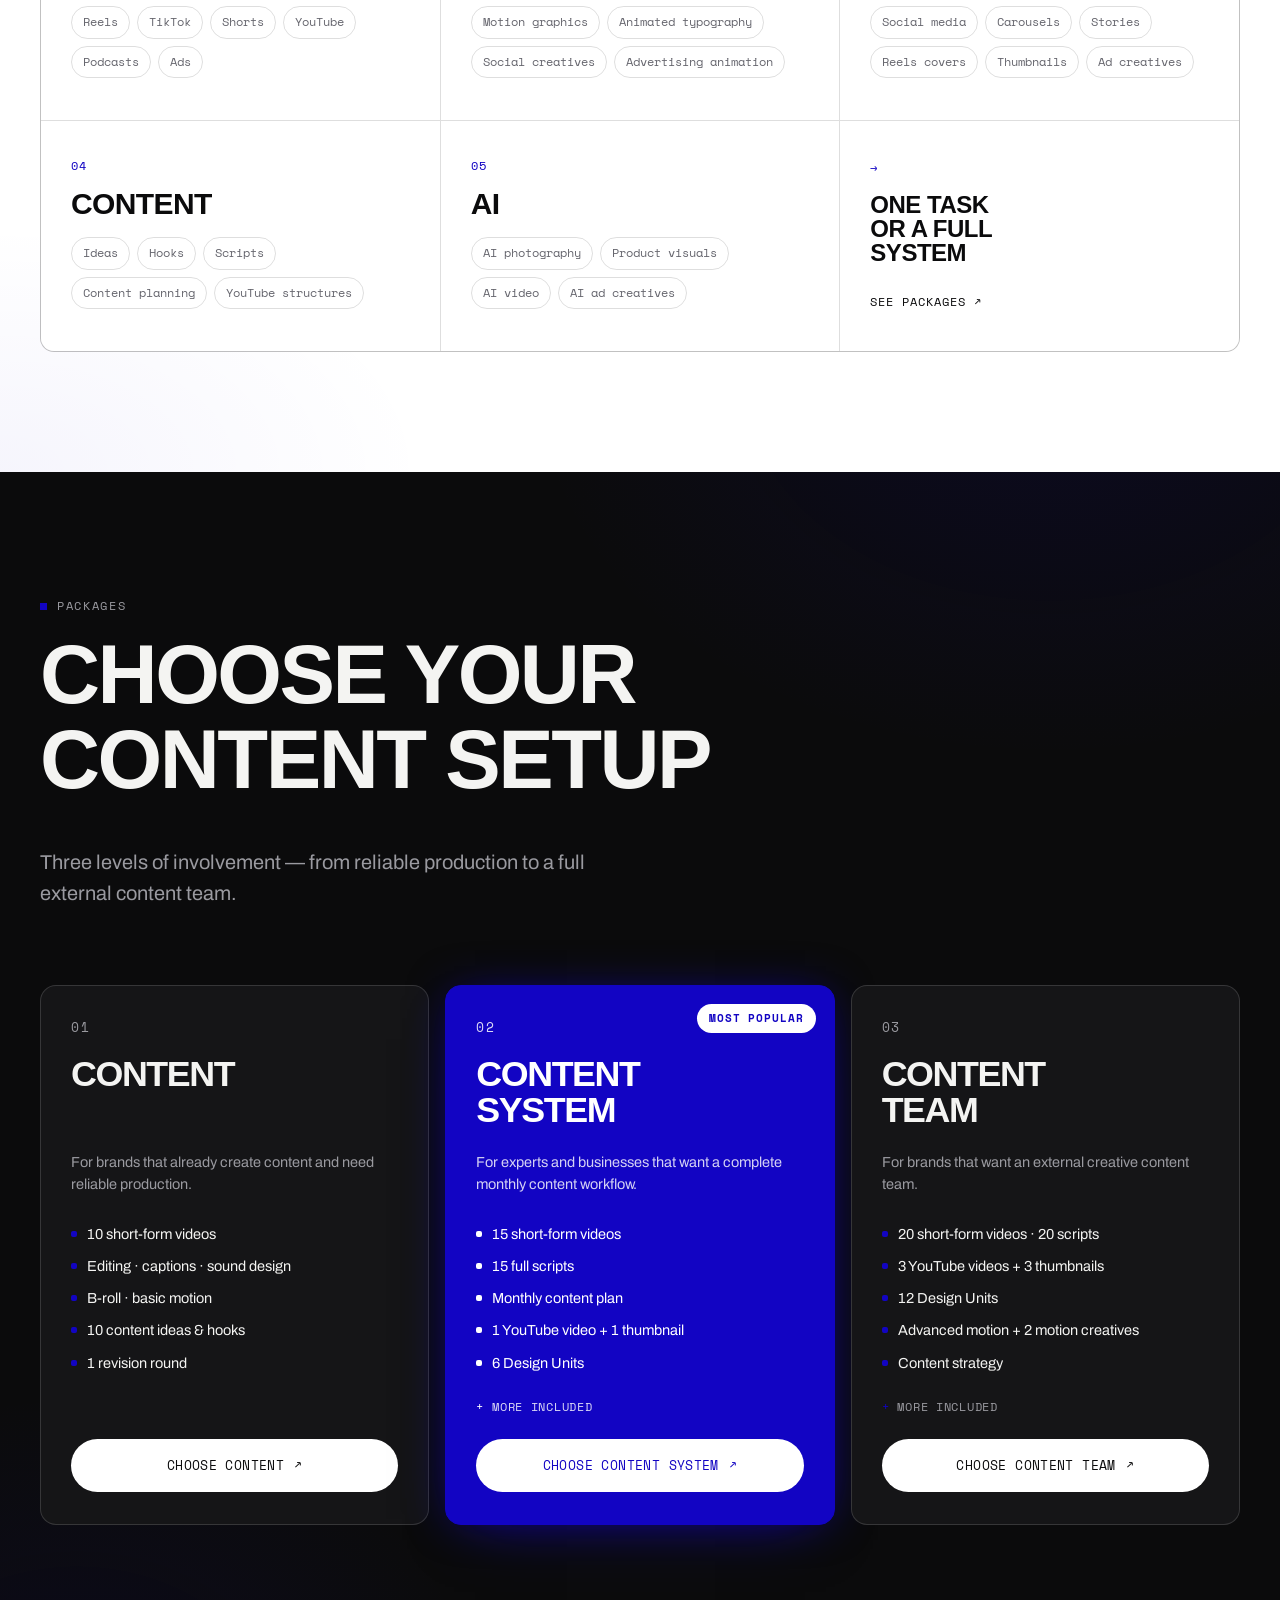
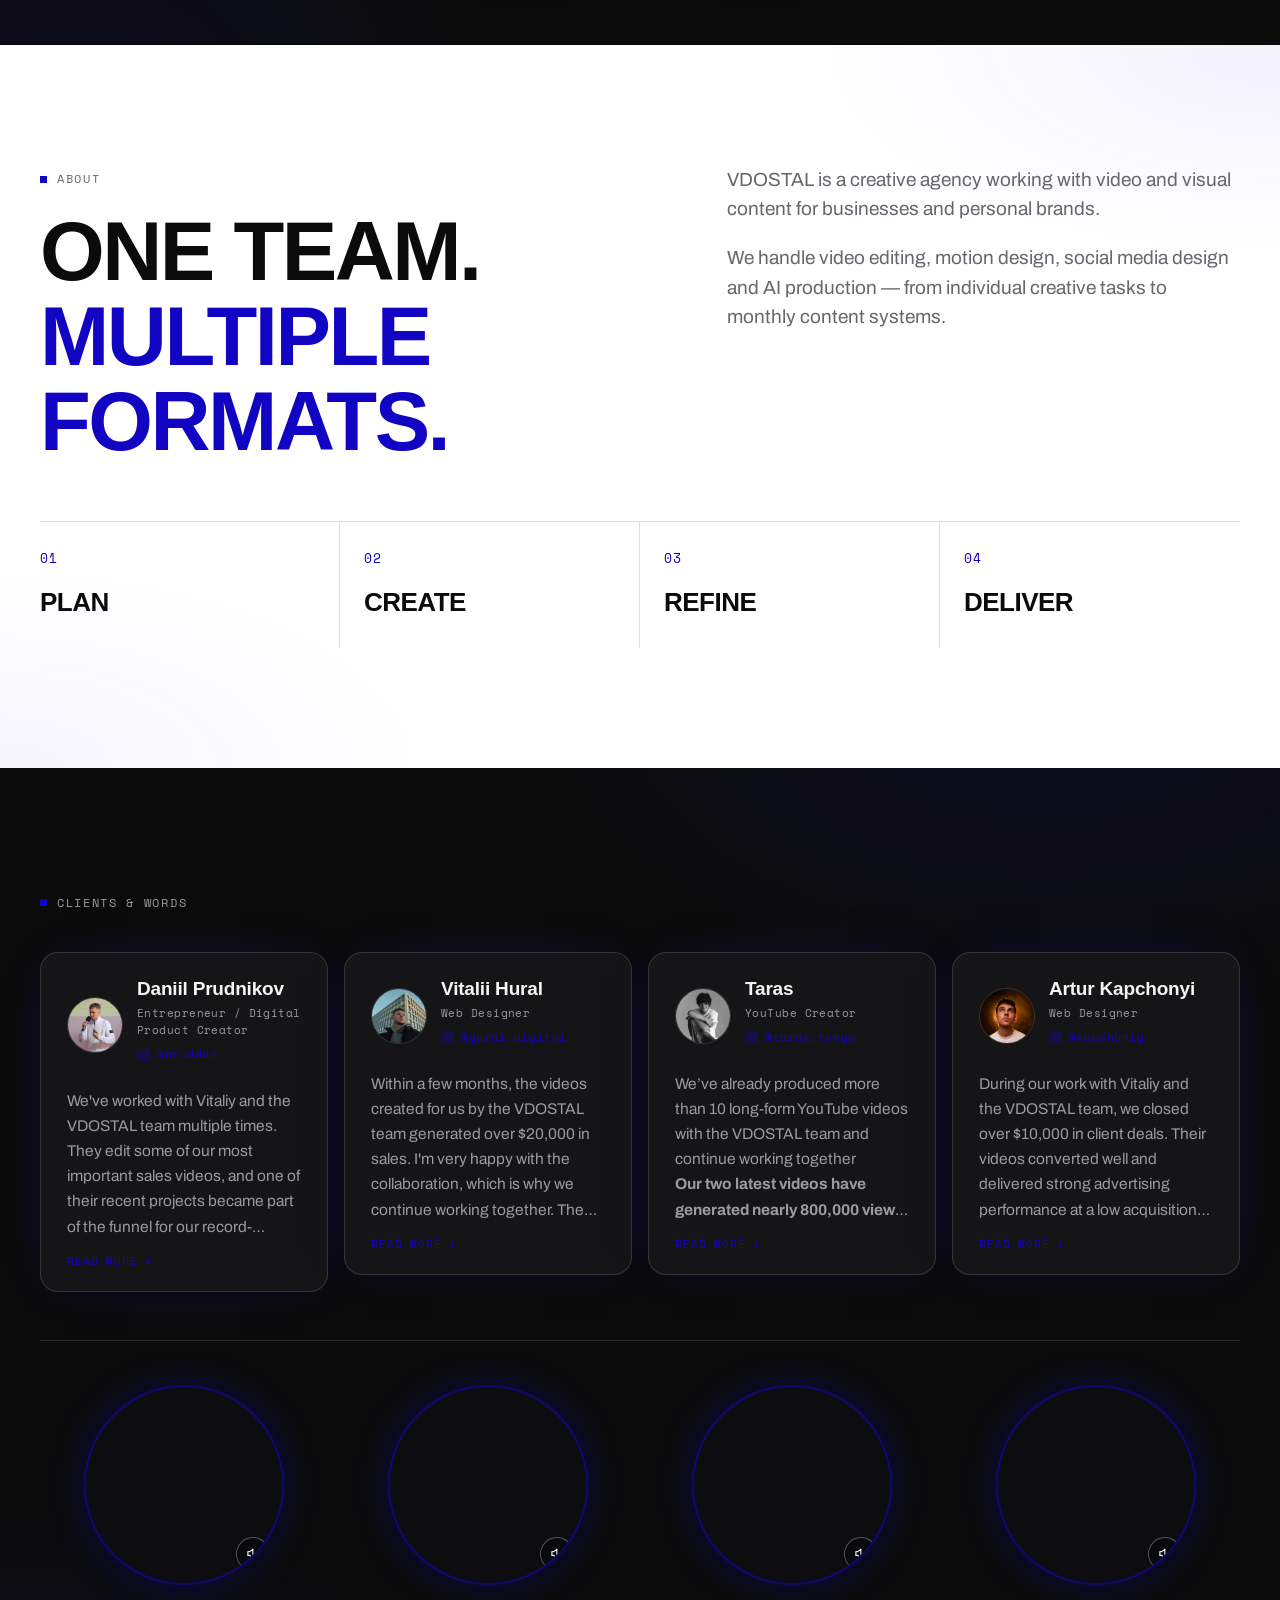
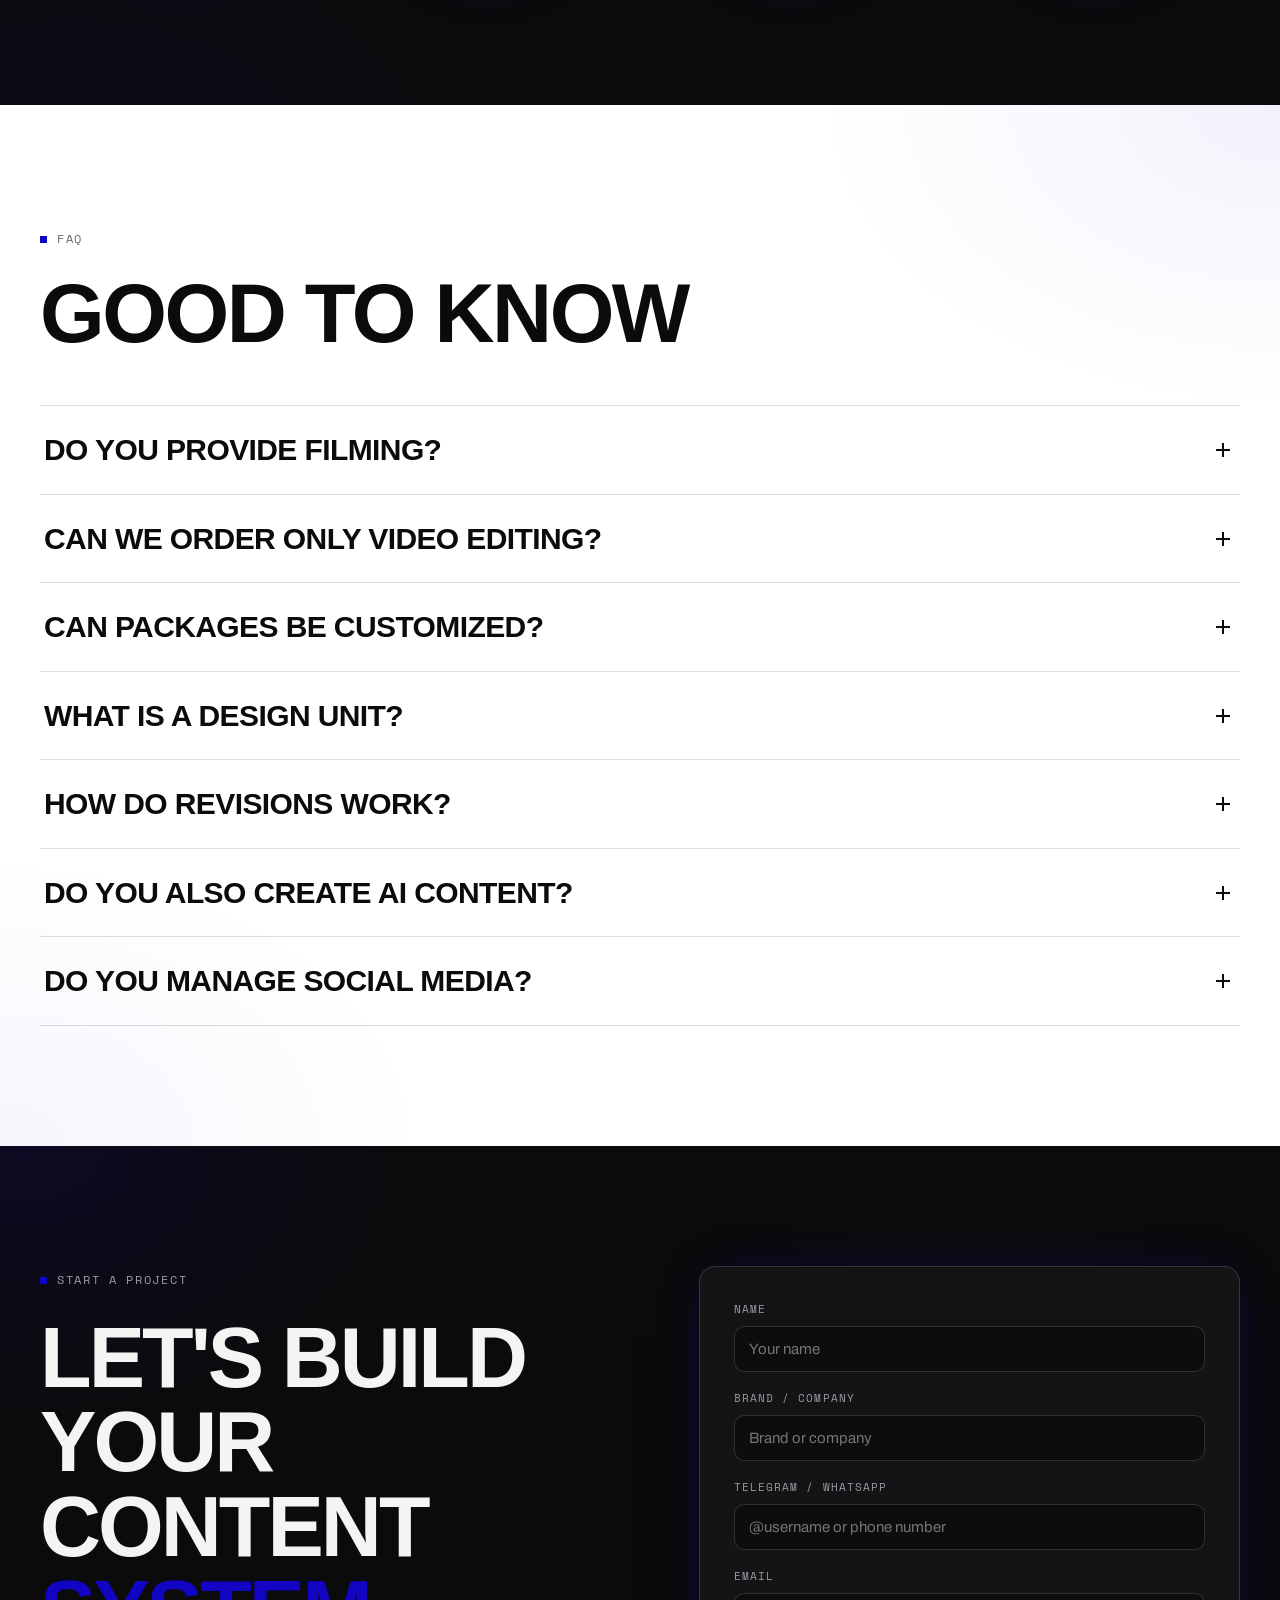
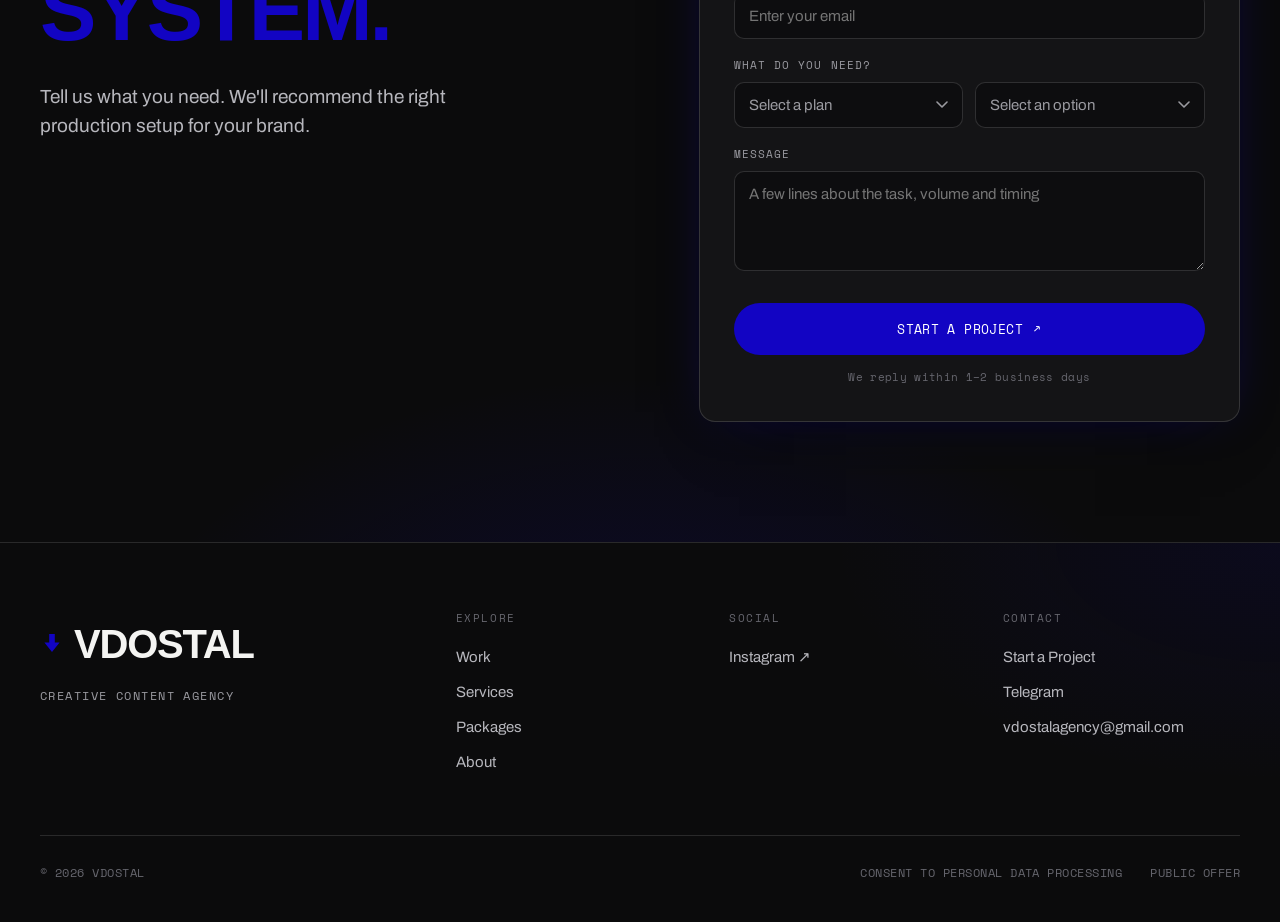
==== commit b19f153a: "Publish latest site and legal pages on GitHub Pages" ====
--- a/index.html
+++ b/index.html
@@ -5,7 +5,7 @@
 <meta name="viewport" content="width=device-width, initial-scale=1.0">
 <title>Creative Content Agency for Brands &amp; Experts — VDOSTAL</title>
 <meta name="description" content="VDOSTAL is a creative content agency producing video editing, motion design, social media visuals and AI content for businesses, experts and personal brands.">
-<link rel="canonical" href="https://vdostal.com/">
+<link rel="canonical" href="https://anon11m.github.io/VVDOSTAL/">
 <link rel="icon" href="assets/img/favicon.svg" type="image/svg+xml">
 <link rel="apple-touch-icon" href="assets/img/apple-touch-icon.png">
 <link rel="manifest" href="site.webmanifest">
@@ -16,13 +16,13 @@
 <meta property="og:site_name" content="VDOSTAL">
 <meta property="og:title" content="VDOSTAL — Creative Content Agency">
 <meta property="og:description" content="Video editing, motion design, social media visuals and AI content for businesses, experts and personal brands.">
-<meta property="og:url" content="https://vdostal.com/">
-<meta property="og:image" content="https://vdostal.com/assets/img/og-image.jpg"><!-- editable: 1200×630 OG image -->
+<meta property="og:url" content="https://anon11m.github.io/VVDOSTAL/">
+<meta property="og:image" content="https://anon11m.github.io/VVDOSTAL/assets/img/og-image.jpg"><!-- editable: 1200×630 OG image -->
 <!-- Twitter -->
 <meta name="twitter:card" content="summary_large_image">
 <meta name="twitter:title" content="VDOSTAL — Creative Content Agency">
 <meta name="twitter:description" content="Video, motion design, social media visuals and AI content for brands, experts and personal brands.">
-<meta name="twitter:image" content="https://vdostal.com/assets/img/og-image.jpg">
+<meta name="twitter:image" content="https://anon11m.github.io/VVDOSTAL/assets/img/og-image.jpg">
 <link rel="preconnect" href="https://fonts.googleapis.com">
 <link rel="preconnect" href="https://fonts.gstatic.com" crossorigin>
 <link href="https://fonts.googleapis.com/css2?family=Archivo+Expanded:wght@600;700;800;900&family=Archivo:wght@400;500;600;700&family=Space+Mono:wght@400;700&display=swap" rel="stylesheet">
@@ -33,8 +33,8 @@
   "@type":"Organization",
   "name":"VDOSTAL",
   "description":"Creative content agency producing video editing, motion design, social media visuals and AI content for businesses, experts and personal brands.",
-  "url":"https://vdostal.com/",
-  "logo":"https://vdostal.com/assets/img/favicon.svg",
+  "url":"https://anon11m.github.io/VVDOSTAL/",
+  "logo":"https://anon11m.github.io/VVDOSTAL/assets/img/favicon.svg",
   "sameAs":["https://instagram.com/","https://www.behance.net/","https://youtube.com/","https://tiktok.com/"]
 }
 </script>
@@ -53,7 +53,7 @@
   ]
 }
 </script>
-<link rel="stylesheet" href="assets/css/styles.css?v=15">
+<link rel="stylesheet" href="assets/css/styles.css?v=17">
 </head>
 <body>
 <a class="skip" href="#main" data-en="Skip to content" data-uk="Перейти до вмісту">Skip to content</a>
@@ -550,6 +550,10 @@
     </div>
     <div class="foot-bottom">
       <span>© <span id="year">2026</span> VDOSTAL</span>
+      <ul class="foot-legal">
+        <li><a href="legal/data-processing-consent-en.html" data-en-href="legal/data-processing-consent-en.html" data-uk-href="legal/data-processing-consent-uk.html" data-en="CONSENT TO PERSONAL DATA PROCESSING" data-uk="ЗГОДА НА ОБРОБКУ ПЕРСОНАЛЬНИХ ДАНИХ" target="_blank" rel="noopener noreferrer">CONSENT TO PERSONAL DATA PROCESSING</a></li>
+        <li><a href="legal/public-offer.html" data-en="PUBLIC OFFER" data-uk="ОФЕРТА" target="_blank" rel="noopener noreferrer">PUBLIC OFFER</a></li>
+      </ul>
     </div>
   </div>
 </footer>
@@ -562,6 +566,6 @@
   </div>
 </div>
 
-<script src="assets/js/main.js?v=11" defer></script>
+<script src="assets/js/main.js?v=12" defer></script>
 </body>
 </html>
--- a/assets/css/styles.css
+++ b/assets/css/styles.css
@@ -359,6 +359,10 @@
 .foot-col a{display:block;color:#B7B7BD;padding:6px 0;font-size:15px;transition:color .2s;}
 .foot-col a:hover{color:var(--acc);}
 .foot-bottom{display:flex;justify-content:space-between;gap:20px;flex-wrap:wrap;padding-top:28px;border-top:1px solid rgba(255,255,255,.12);font-family:var(--mono);font-size:12px;color:#66666E;letter-spacing:.04em;}
+.foot-legal{display:flex;flex-wrap:wrap;gap:12px 28px;list-style:none;padding:0;margin:0;max-width:100%;}
+.foot-legal a{transition:color .2s;text-underline-offset:4px;}
+.foot-legal a:hover{color:#B7B7BD;text-decoration:underline;}
+.foot-legal a:focus-visible{outline:2px solid var(--blue-text);outline-offset:4px;}
 
 /* Unified heading sizing for BOTH languages so switching EN/UK shows no size/font jump
    (values chosen so taller Cyrillic caps never overlap or push the layout) */
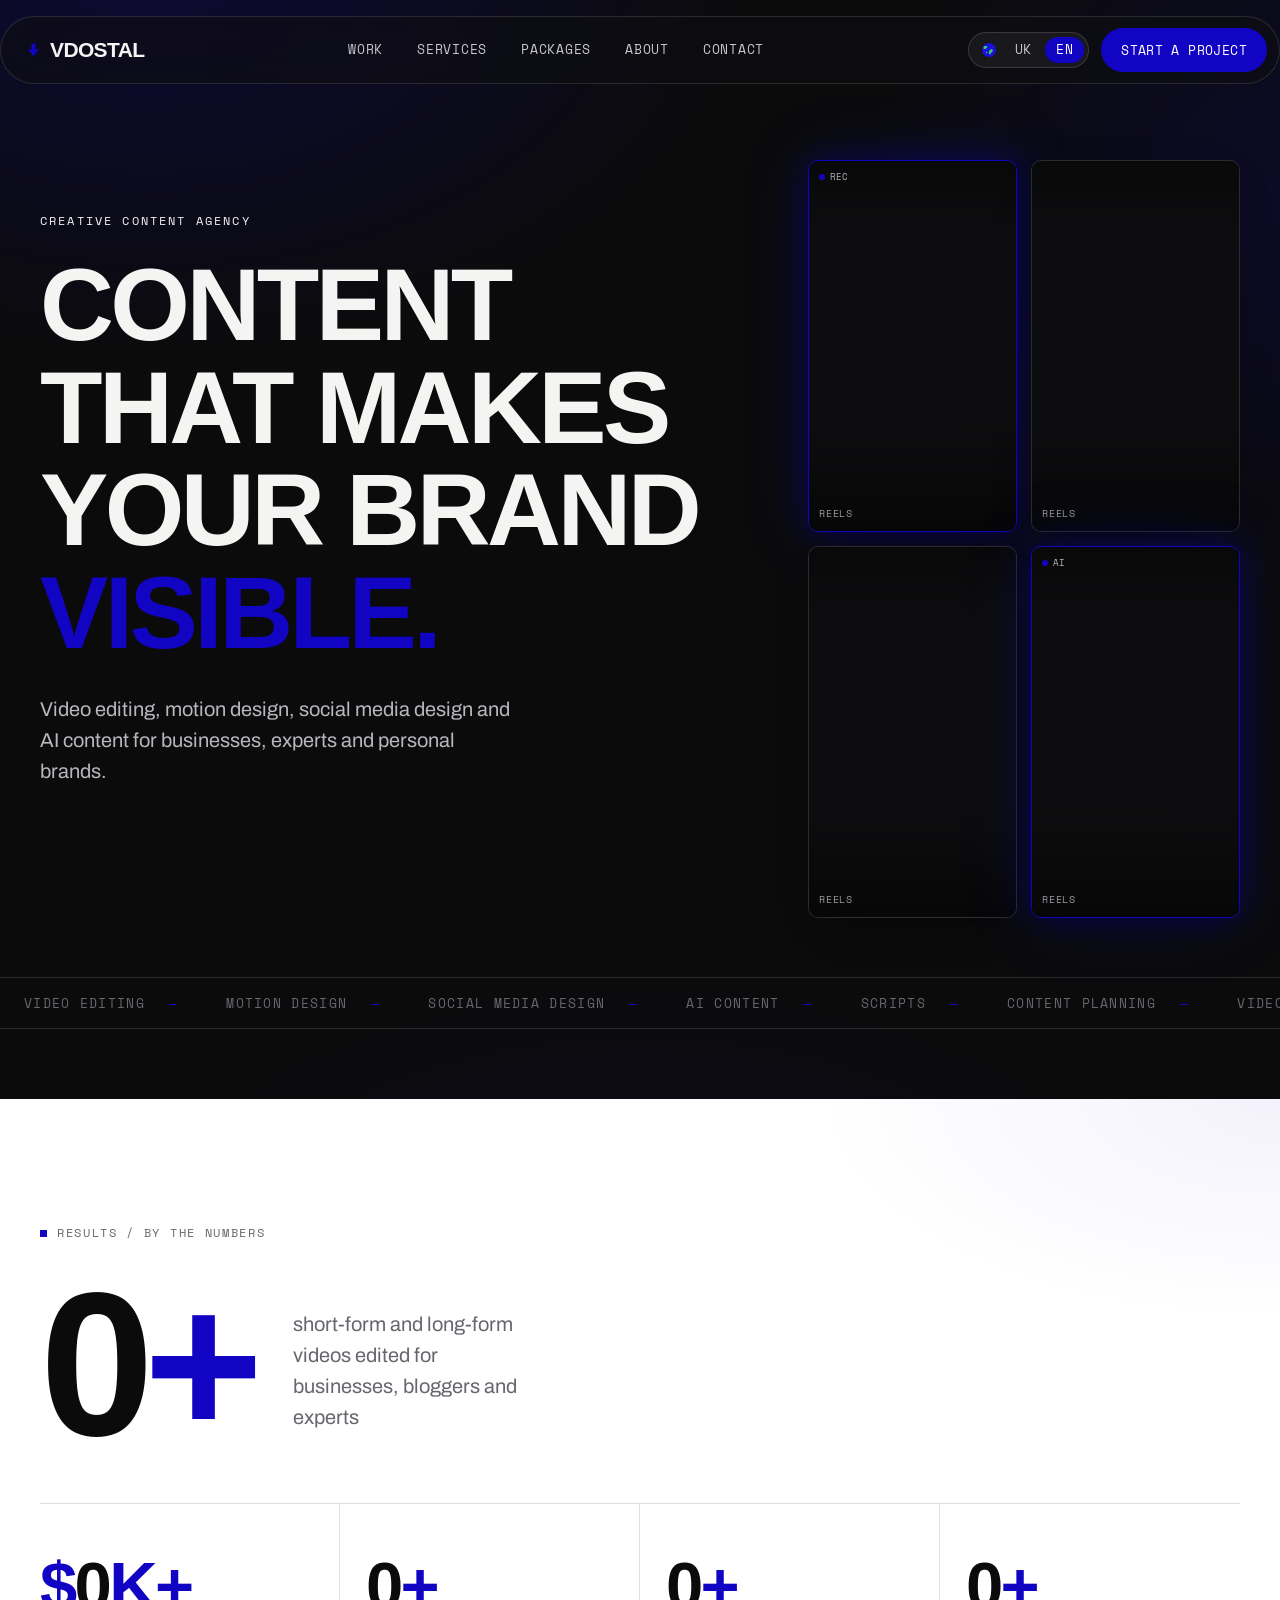
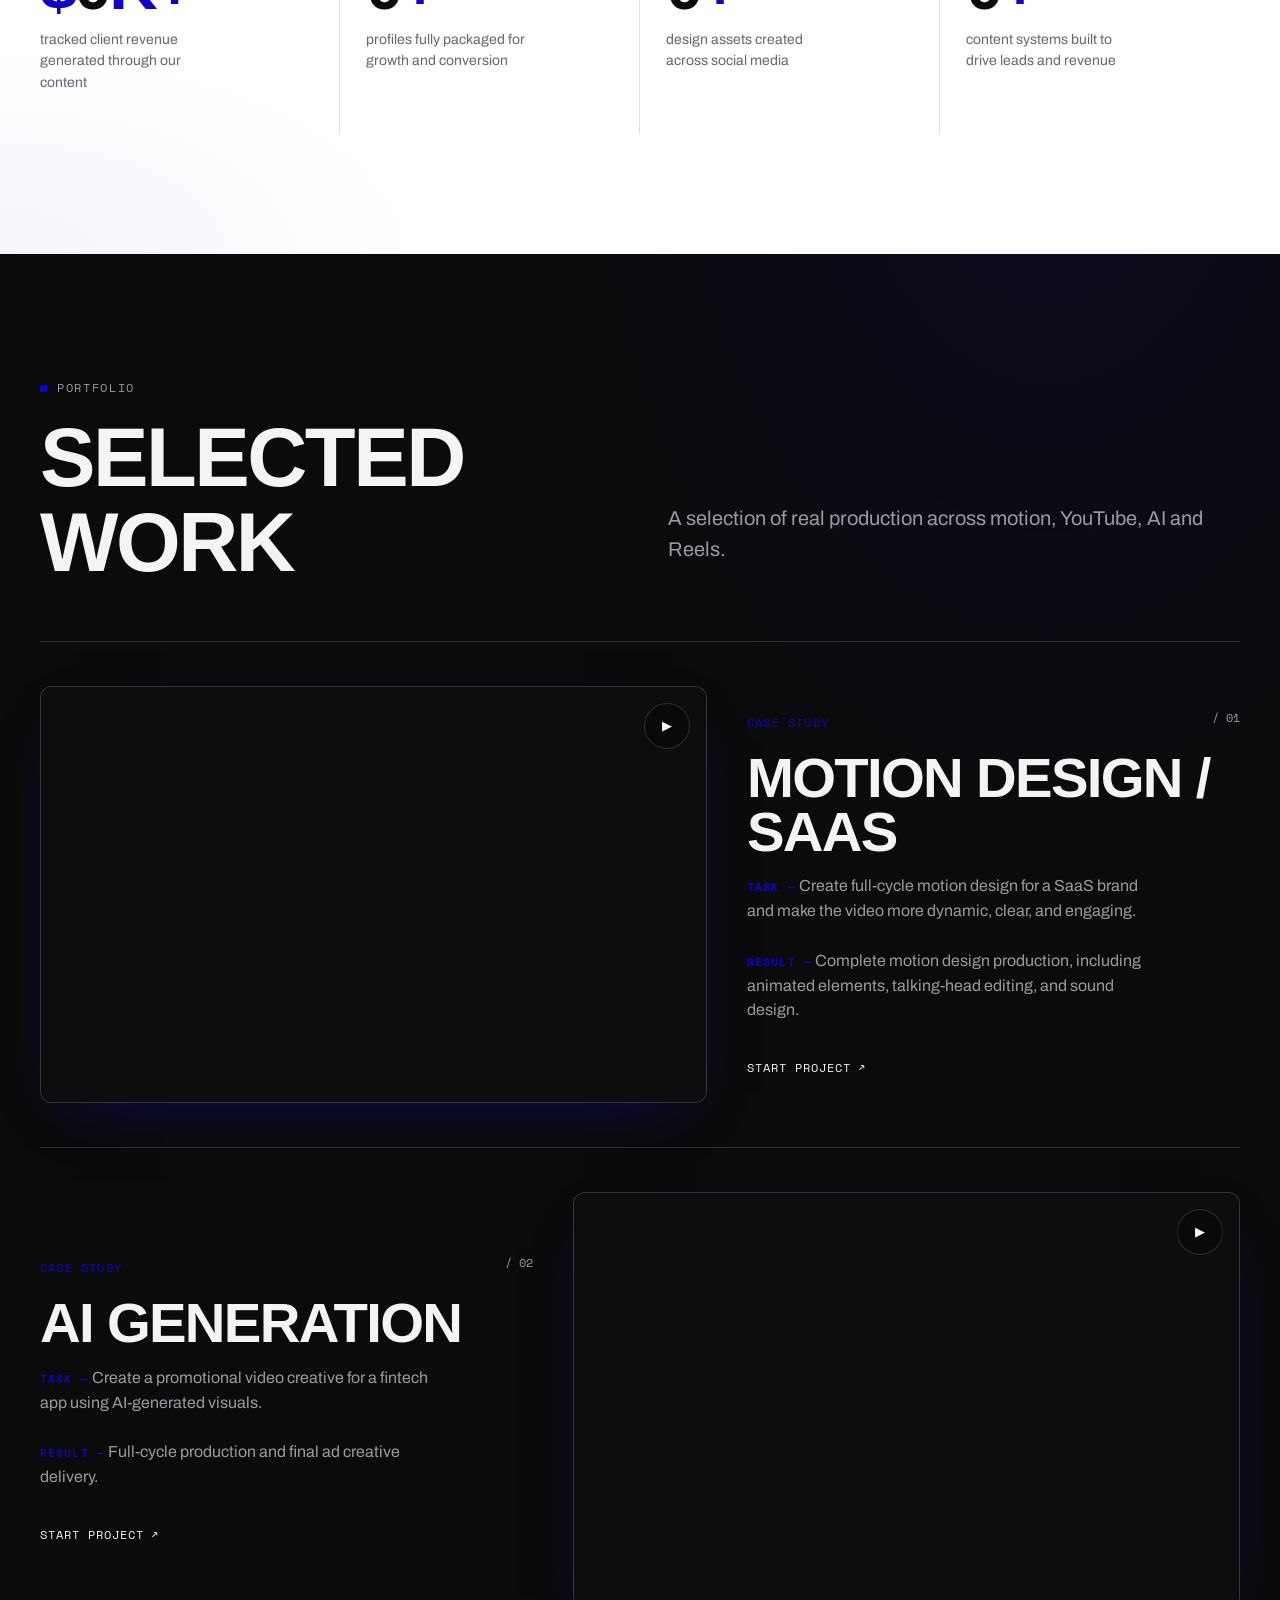
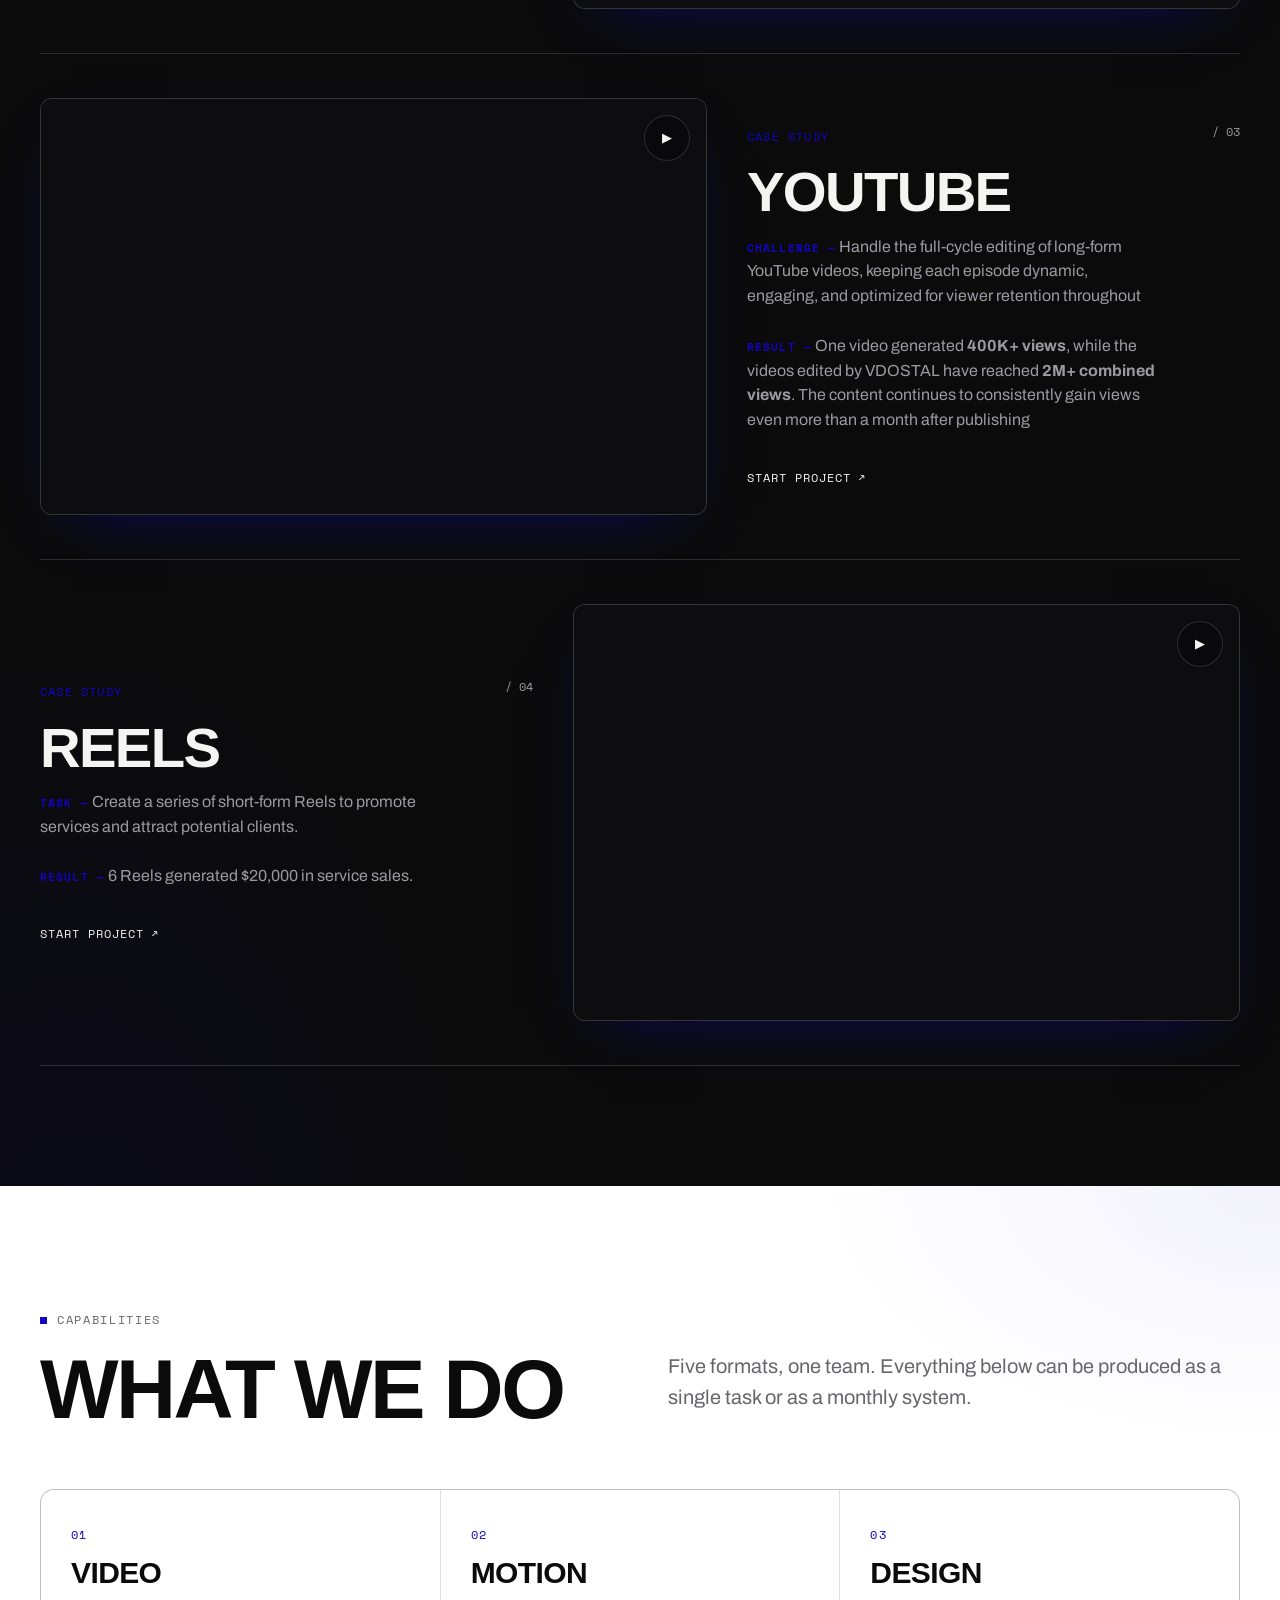
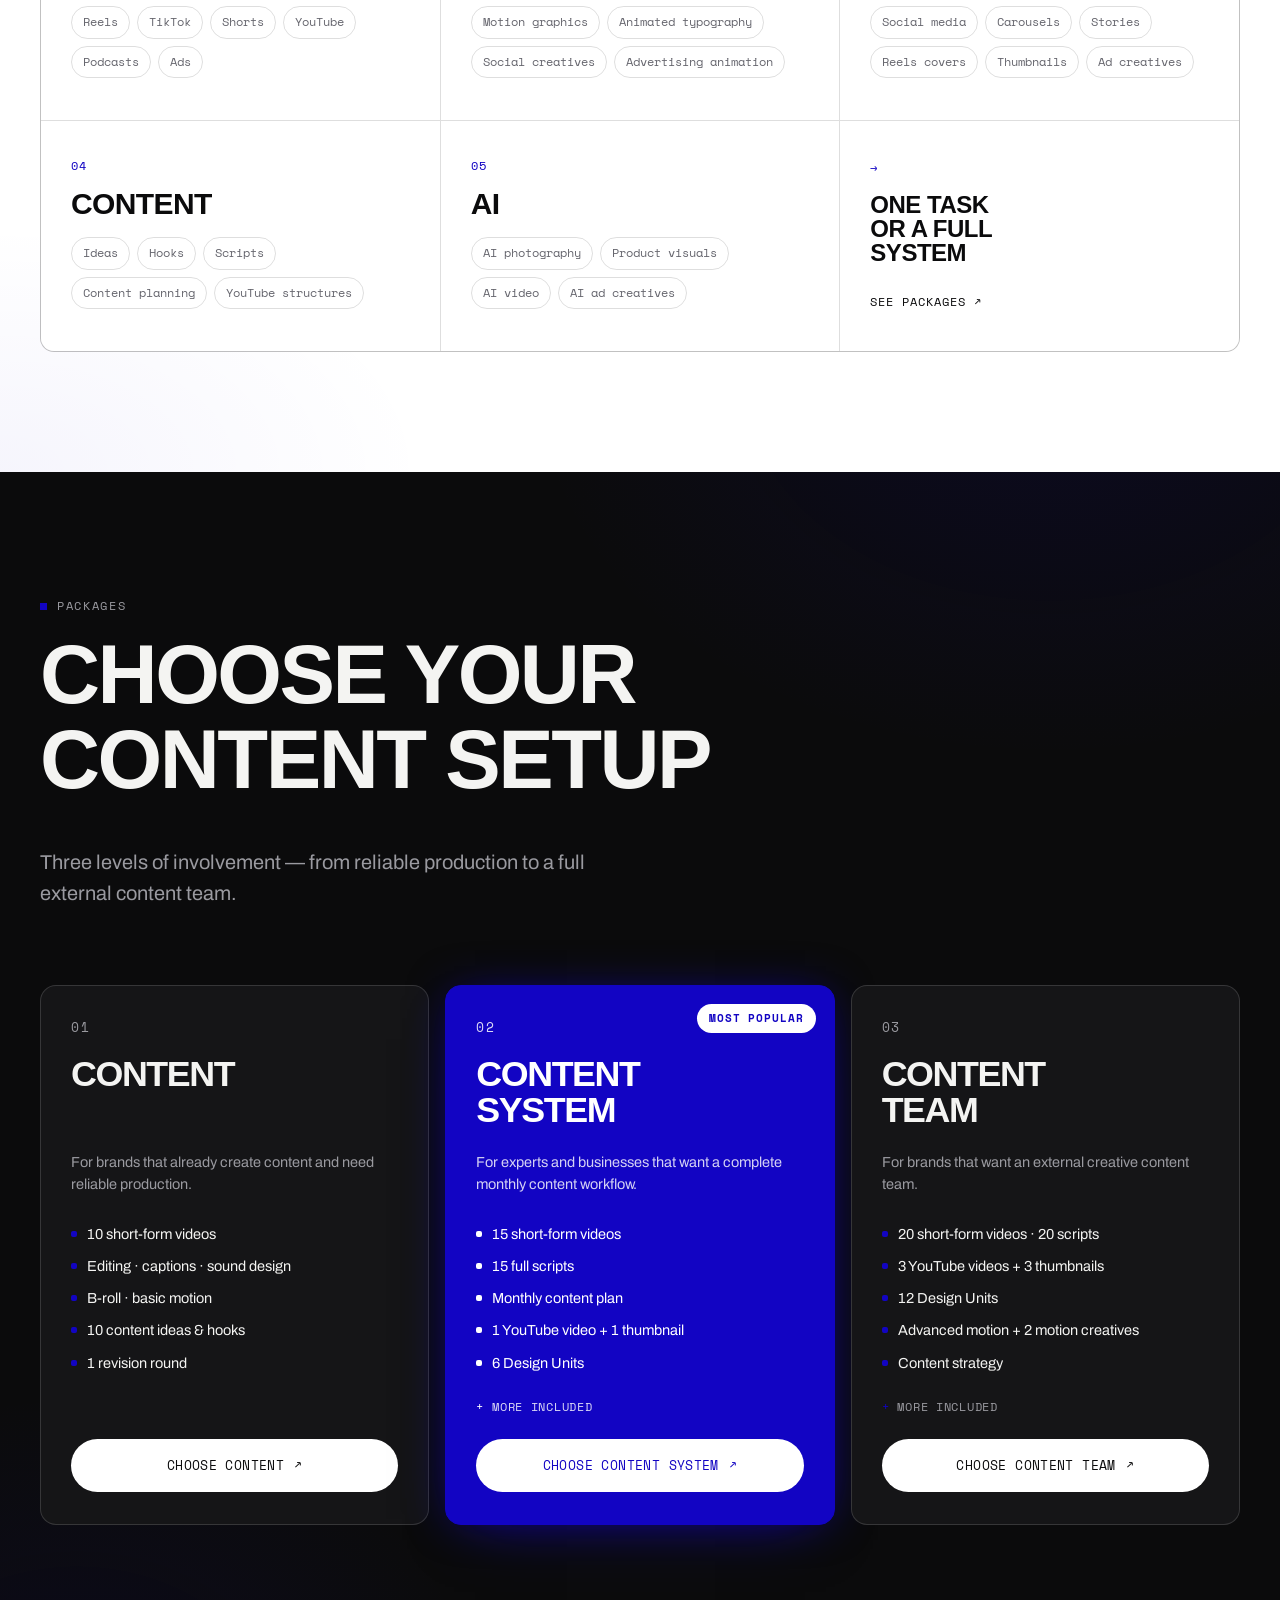
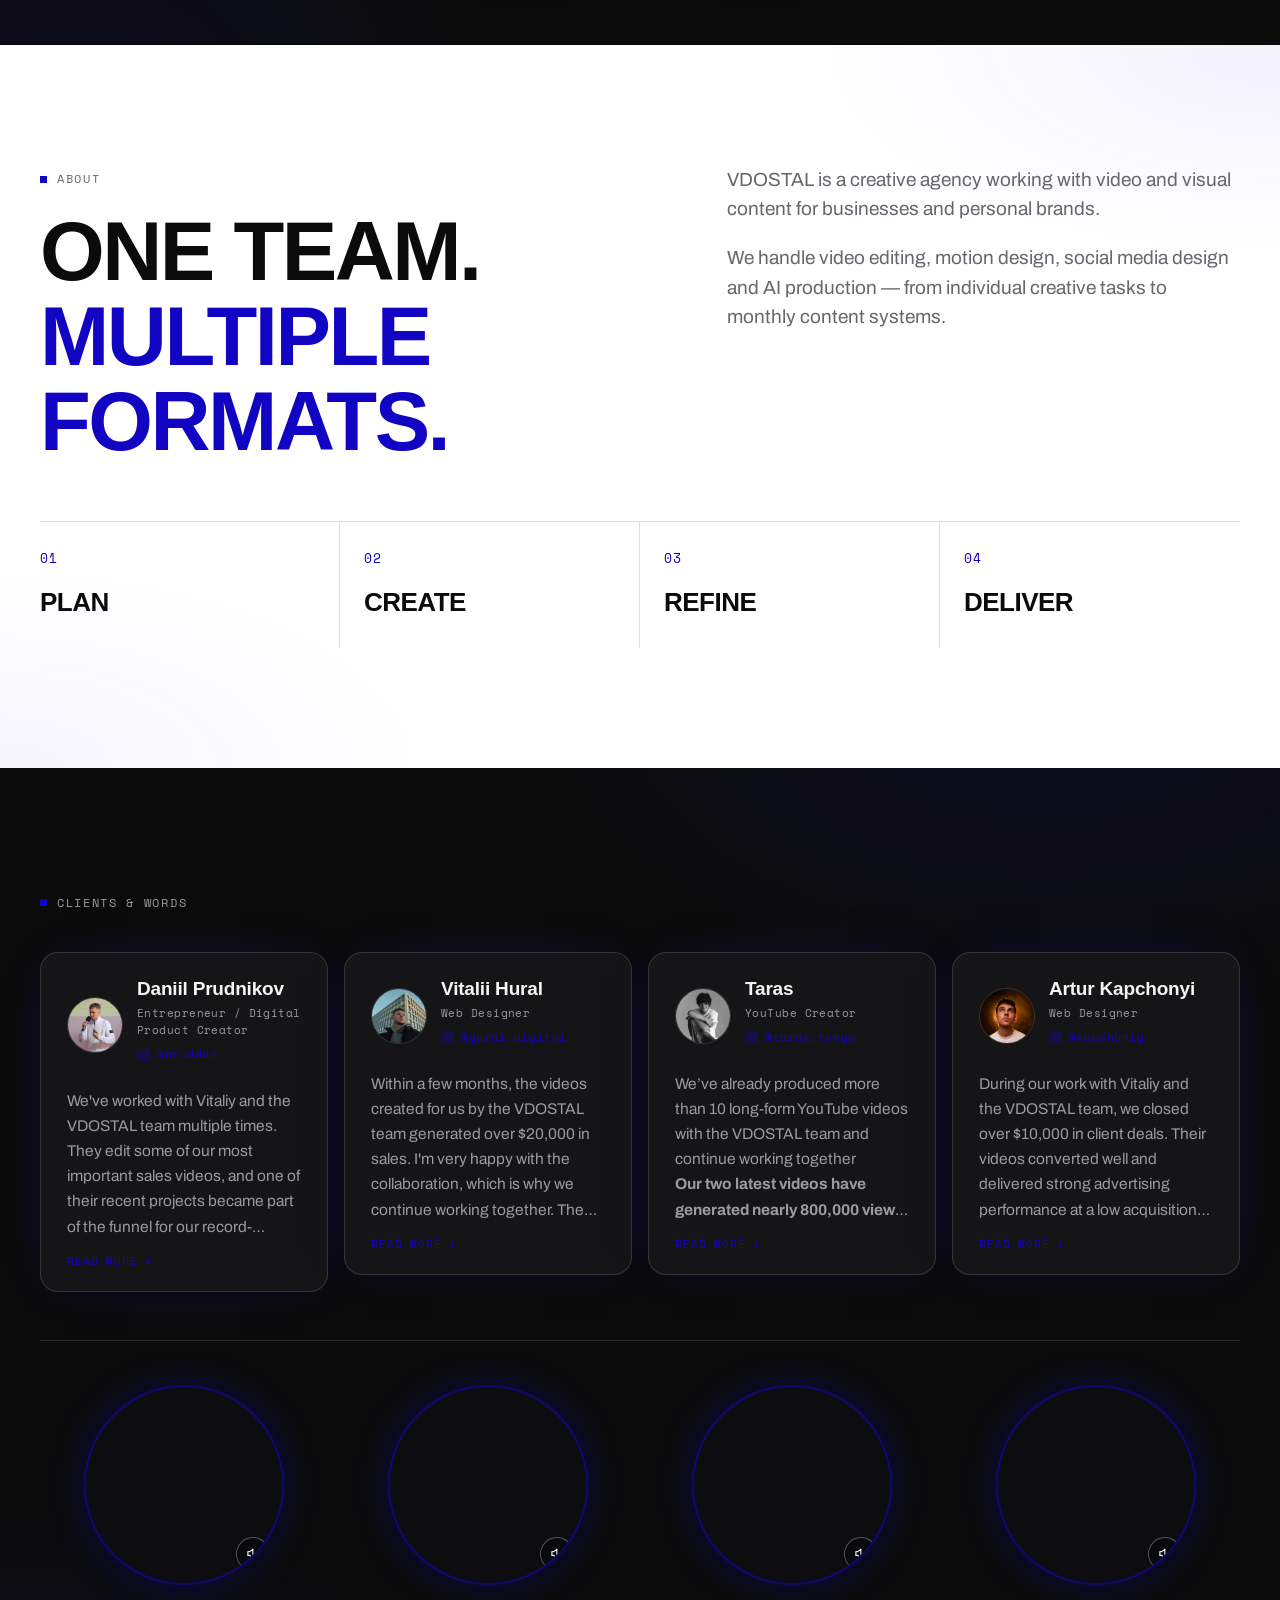
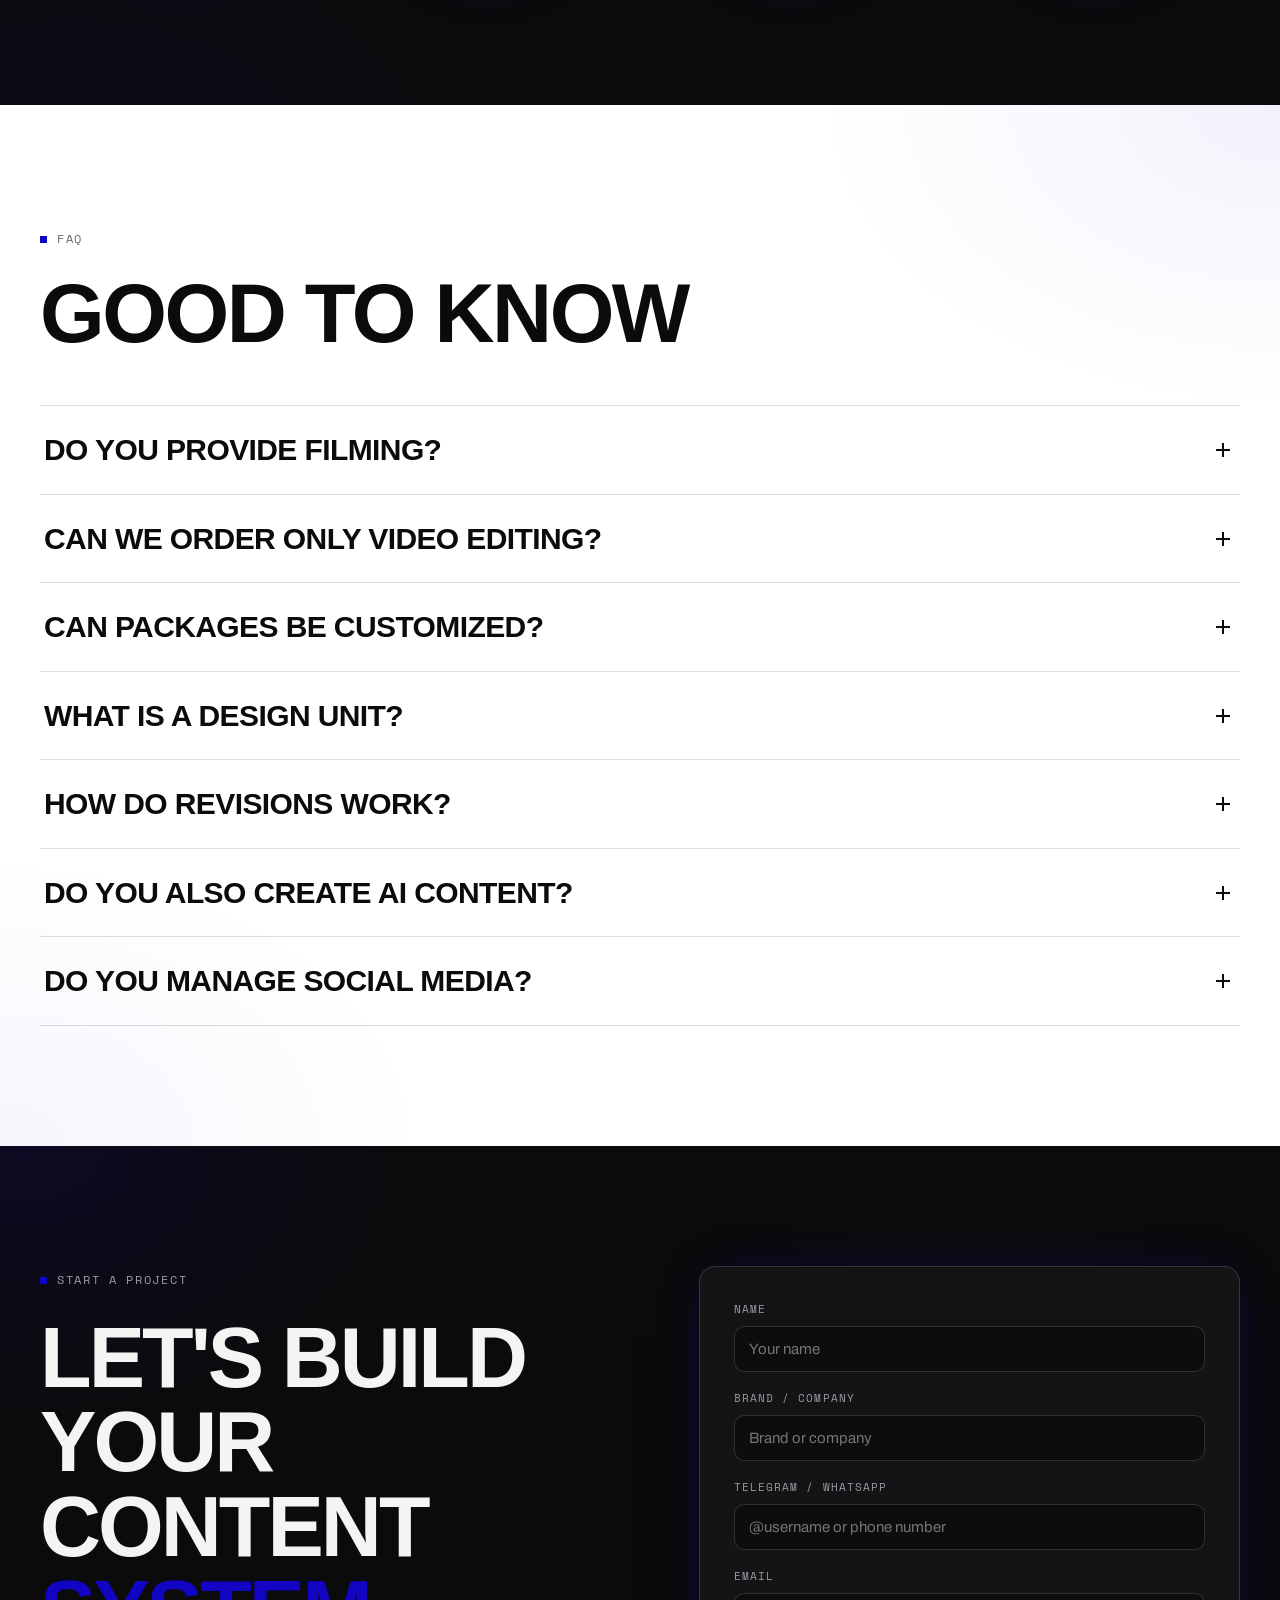
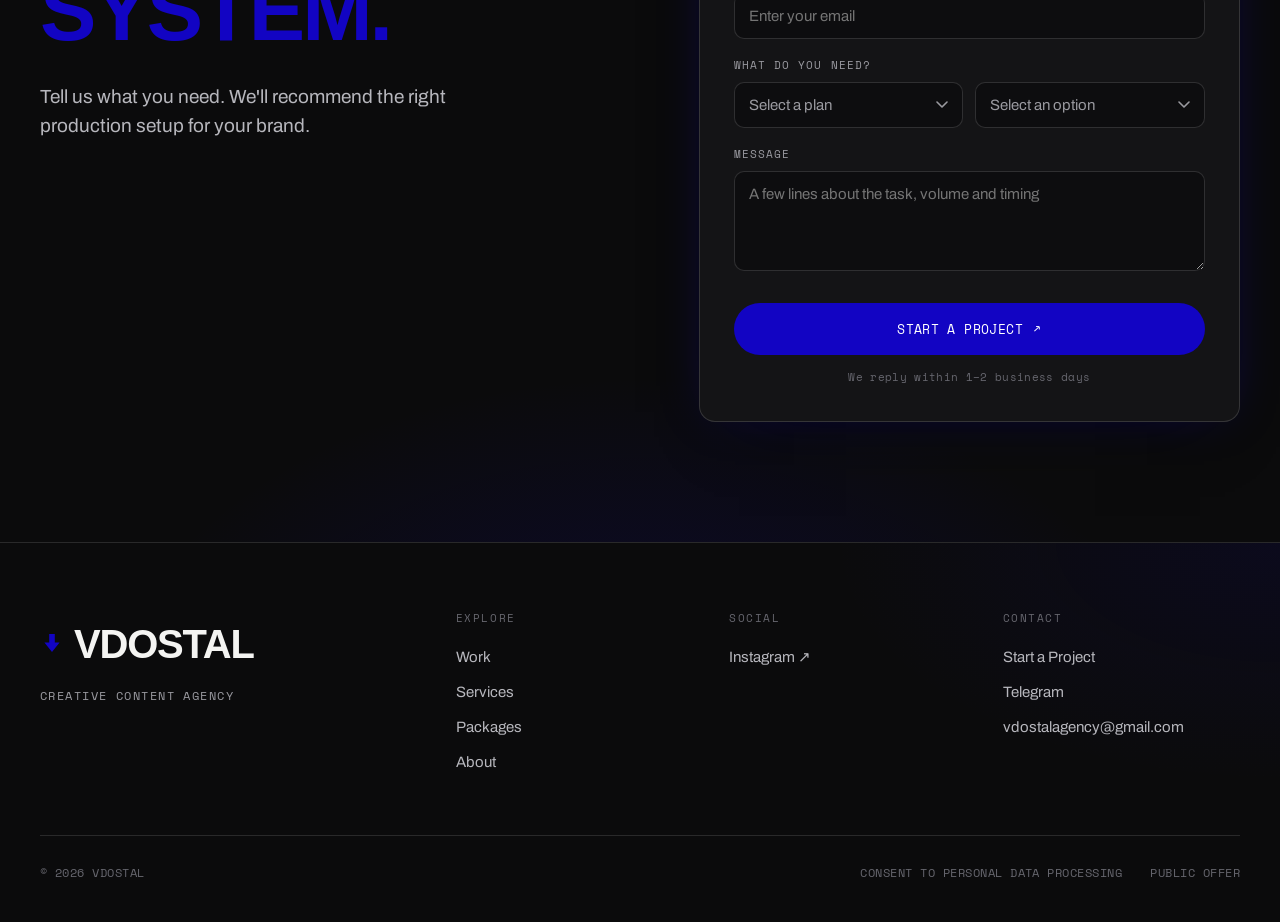
==== commit d0d582d5: "Update site URLs for vdostal repository" ====
--- a/index.html
+++ b/index.html
@@ -5,7 +5,7 @@
 <meta name="viewport" content="width=device-width, initial-scale=1.0">
 <title>Creative Content Agency for Brands &amp; Experts — VDOSTAL</title>
 <meta name="description" content="VDOSTAL is a creative content agency producing video editing, motion design, social media visuals and AI content for businesses, experts and personal brands.">
-<link rel="canonical" href="https://anon11m.github.io/VVDOSTAL/">
+<link rel="canonical" href="https://anon11m.github.io/vdostal/">
 <link rel="icon" href="assets/img/favicon.svg" type="image/svg+xml">
 <link rel="apple-touch-icon" href="assets/img/apple-touch-icon.png">
 <link rel="manifest" href="site.webmanifest">
@@ -16,13 +16,13 @@
 <meta property="og:site_name" content="VDOSTAL">
 <meta property="og:title" content="VDOSTAL — Creative Content Agency">
 <meta property="og:description" content="Video editing, motion design, social media visuals and AI content for businesses, experts and personal brands.">
-<meta property="og:url" content="https://anon11m.github.io/VVDOSTAL/">
-<meta property="og:image" content="https://anon11m.github.io/VVDOSTAL/assets/img/og-image.jpg"><!-- editable: 1200×630 OG image -->
+<meta property="og:url" content="https://anon11m.github.io/vdostal/">
+<meta property="og:image" content="https://anon11m.github.io/vdostal/assets/img/og-image.jpg"><!-- editable: 1200×630 OG image -->
 <!-- Twitter -->
 <meta name="twitter:card" content="summary_large_image">
 <meta name="twitter:title" content="VDOSTAL — Creative Content Agency">
 <meta name="twitter:description" content="Video, motion design, social media visuals and AI content for brands, experts and personal brands.">
-<meta name="twitter:image" content="https://anon11m.github.io/VVDOSTAL/assets/img/og-image.jpg">
+<meta name="twitter:image" content="https://anon11m.github.io/vdostal/assets/img/og-image.jpg">
 <link rel="preconnect" href="https://fonts.googleapis.com">
 <link rel="preconnect" href="https://fonts.gstatic.com" crossorigin>
 <link href="https://fonts.googleapis.com/css2?family=Archivo+Expanded:wght@600;700;800;900&family=Archivo:wght@400;500;600;700&family=Space+Mono:wght@400;700&display=swap" rel="stylesheet">
@@ -33,8 +33,8 @@
   "@type":"Organization",
   "name":"VDOSTAL",
   "description":"Creative content agency producing video editing, motion design, social media visuals and AI content for businesses, experts and personal brands.",
-  "url":"https://anon11m.github.io/VVDOSTAL/",
-  "logo":"https://anon11m.github.io/VVDOSTAL/assets/img/favicon.svg",
+  "url":"https://anon11m.github.io/vdostal/",
+  "logo":"https://anon11m.github.io/vdostal/assets/img/favicon.svg",
   "sameAs":["https://instagram.com/","https://www.behance.net/","https://youtube.com/","https://tiktok.com/"]
 }
 </script>
